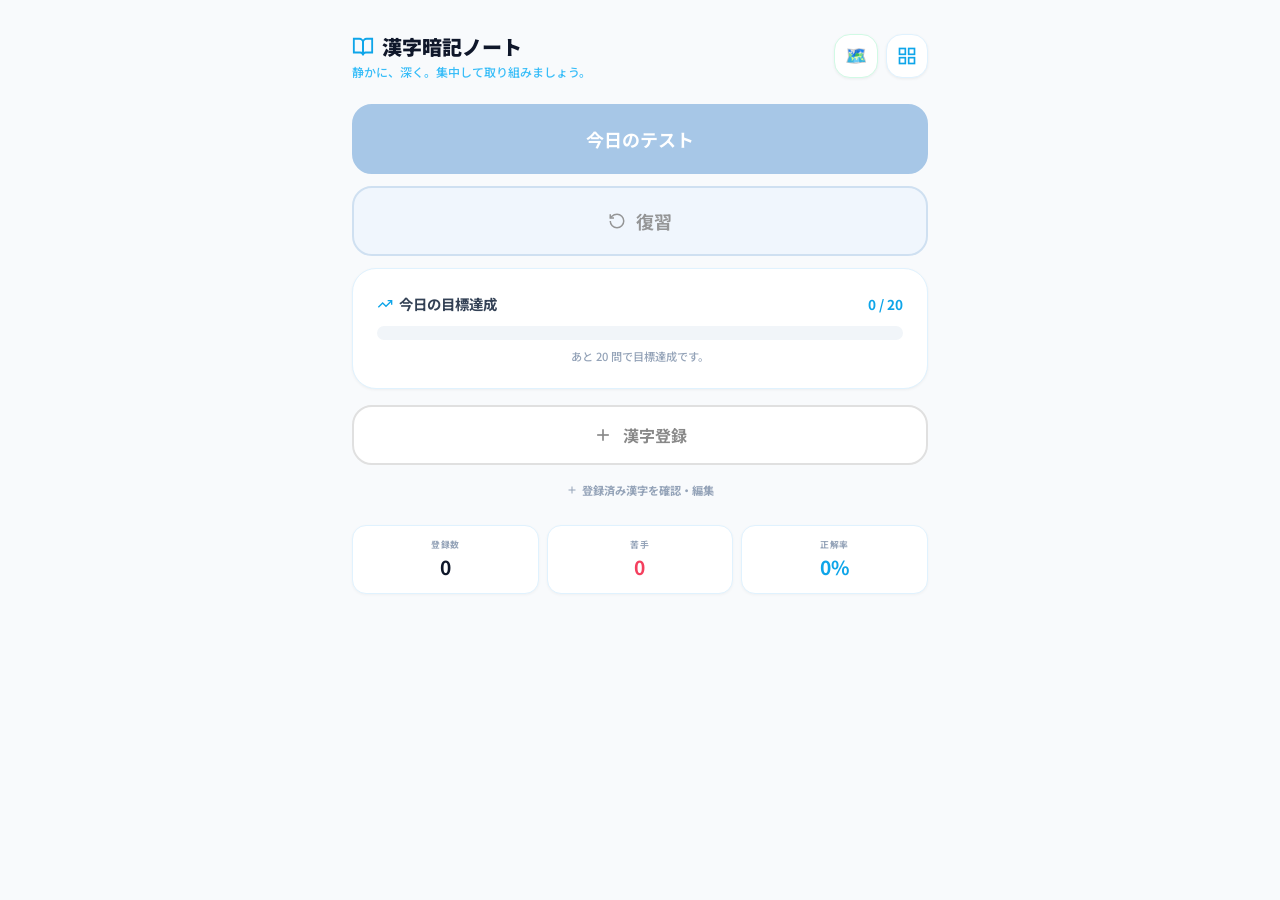
==== kanji-app.html @ 624da167 "Add files via upload" ====
<!DOCTYPE html>
<html lang="ja">
<head>
<meta charset="UTF-8">
<meta name="viewport" content="width=device-width, initial-scale=1.0">
<title>漢字暗記ノート</title>
<link href="https://fonts.googleapis.com/css2?family=Noto+Serif+JP:wght@400;700;900&family=Noto+Sans+JP:wght@400;500;700;900&display=swap" rel="stylesheet">
<style>
  :root {
    --sky: #0ea5e9;
    --sky-light: #e0f2fe;
    --sky-dark: #0284c7;
    --rose: #f43f5e;
    --rose-light: #fff1f2;
    --emerald: #10b981;
    --emerald-light: #ecfdf5;
    --pink: #ec4899;
    --pink-light: #fdf2f8;
    --pink-border: #fbcfe8;
    --slate-900: #0f172a;
    --slate-700: #334155;
    --slate-500: #64748b;
    --slate-400: #94a3b8;
    --slate-100: #f1f5f9;
    --slate-50: #f8fafc;
    --white: #ffffff;
    --bg: #f8fafc;
  }

  * { box-sizing: border-box; margin: 0; padding: 0; }

  body {
    font-family: 'Noto Sans JP', sans-serif;
    background: var(--bg);
    color: var(--slate-900);
    min-height: 100vh;
  }

  .app {
    max-width: 640px;
    margin: 0 auto;
    padding: 12px;
    min-height: 100vh;
    display: flex;
    flex-direction: column;
  }

  @media (min-width: 768px) { .app { padding: 32px; } }

  /* ── Header ── */
  header {
    margin-bottom: 24px;
    display: flex;
    align-items: center;
    justify-content: space-between;
  }
  .header-left h1 {
    font-size: 1.25rem;
    font-weight: 900;
    display: flex;
    align-items: center;
    gap: 8px;
    color: var(--slate-900);
  }
  .header-left h1 svg { color: var(--sky); }
  .header-left p { color: #38bdf8; font-size: 0.75rem; font-weight: 500; margin-top: 2px; }
  .header-btns { display: flex; gap: 8px; }
  .header-btn {
    padding: 10px;
    border-radius: 16px;
    border: none;
    cursor: pointer;
    transition: all 0.2s;
    display: flex;
    align-items: center;
    justify-content: center;
    font-size: 18px;
  }
  .header-btn.map-btn { background: var(--white); color: #059669; border: 1px solid #d1fae5; box-shadow: 0 1px 3px rgba(0,0,0,.06); }
  .header-btn.map-btn.active { background: #10b981; color: #fff; border-color: #10b981; }
  .header-btn.dash-btn { background: var(--white); color: var(--sky); border: 1px solid var(--sky-light); box-shadow: 0 1px 3px rgba(0,0,0,.06); }
  .header-btn.dash-btn.active { background: var(--sky); color: #fff; border-color: var(--sky); }

  /* ── Cards / Sections ── */
  .card {
    background: var(--white);
    border-radius: 24px;
    padding: 24px;
    border: 1px solid var(--sky-light);
    box-shadow: 0 1px 3px rgba(0,0,0,.05);
    margin-bottom: 16px;
  }
  .section-title {
    font-size: 0.7rem;
    font-weight: 700;
    color: var(--slate-400);
    text-transform: uppercase;
    letter-spacing: 0.1em;
    margin-bottom: 12px;
  }

  /* ── Buttons ── */
  .btn {
    width: 100%;
    padding: 20px 24px;
    border-radius: 20px;
    font-weight: 700;
    font-size: 1.125rem;
    border: 2px solid transparent;
    cursor: pointer;
    display: flex;
    align-items: center;
    justify-content: center;
    gap: 10px;
    transition: all 0.2s;
    margin-bottom: 12px;
    font-family: 'Noto Sans JP', sans-serif;
  }
  .btn:disabled { opacity: 0.5; cursor: not-allowed; }
  .btn-primary { background: #A7C7E7; color: #fff; border-color: #A7C7E7; }
  .btn-primary:hover:not(:disabled) { background: #96b6d6; }
  .btn-primary.resume { background: #FFF2A8; color: #333; border-color: #FFF2A8; }
  .btn-primary.resume:hover { background: #ffe875; }
  .btn-secondary { background: #EAF4FF; color: #333; border-color: #A7C7E7; }
  .btn-secondary:hover:not(:disabled) { background: #daedff; }
  .btn-secondary.resume { background: #FFF2A8; color: #333; border-color: #FFF2A8; }
  .btn-secondary.resume:hover { background: #ffe875; }
  .btn-add { background: var(--white); color: #888; border-color: #e0e0e0; font-size: 1rem; padding: 16px; }
  .btn-add:hover { background: var(--slate-50); }
  .btn-sky { background: var(--sky); color: #fff; }
  .btn-sky:hover:not(:disabled) { background: var(--sky-dark); }
  .btn-small {
    padding: 10px 20px;
    border-radius: 14px;
    font-weight: 700;
    border: none;
    cursor: pointer;
    transition: all 0.2s;
    font-family: 'Noto Sans JP', sans-serif;
    font-size: 0.9rem;
  }

  /* ── Progress bar ── */
  .progress-bar-wrap { height: 14px; background: var(--slate-100); border-radius: 99px; overflow: hidden; }
  .progress-bar-fill { height: 100%; background: var(--sky); border-radius: 99px; transition: width 0.6s cubic-bezier(.4,0,.2,1); }
  .progress-bar-fill.pink { background: #f472b6; }

  /* ── Form ── */
  .form-section {
    background: var(--white);
    border-radius: 20px;
    padding: 24px;
    border: 1px solid var(--sky-light);
    box-shadow: 0 4px 12px rgba(0,0,0,.07);
    margin-bottom: 16px;
    overflow: hidden;
    transition: all 0.3s;
  }
  .form-section.hidden { display: none; }
  label { font-size: 0.65rem; font-weight: 700; color: var(--slate-400); text-transform: uppercase; letter-spacing: 0.1em; display: block; margin-bottom: 6px; }
  input[type="text"] {
    width: 100%;
    padding: 14px 16px;
    background: rgba(14,165,233,.04);
    border: 1px solid var(--sky-light);
    border-radius: 16px;
    font-size: 1.25rem;
    font-family: 'Noto Sans JP', sans-serif;
    outline: none;
    transition: all 0.2s;
    color: var(--slate-900);
    margin-bottom: 14px;
  }
  input[type="text"]:focus { border-color: var(--sky); box-shadow: 0 0 0 3px rgba(14,165,233,.15); }
  .form-actions { display: flex; gap: 12px; }
  .form-actions .btn-save {
    flex: 1;
    padding: 12px;
    background: var(--sky);
    color: #fff;
    border: none;
    border-radius: 14px;
    font-weight: 700;
    cursor: pointer;
    display: flex;
    align-items: center;
    justify-content: center;
    gap: 8px;
    font-family: 'Noto Sans JP', sans-serif;
    transition: background 0.2s;
    font-size: 0.9rem;
    box-shadow: 0 4px 12px rgba(14,165,233,.3);
  }
  .form-actions .btn-save:hover { background: var(--sky-dark); }
  .form-actions .btn-cancel {
    padding: 12px 20px;
    background: var(--slate-100);
    color: var(--slate-700);
    border: none;
    border-radius: 14px;
    font-weight: 700;
    cursor: pointer;
    font-family: 'Noto Sans JP', sans-serif;
    transition: background 0.2s;
    font-size: 0.9rem;
  }
  .form-actions .btn-cancel:hover { background: #e2e8f0; }

  /* ── Kanji List ── */
  .list-toggle {
    text-align: center;
    margin-bottom: 8px;
  }
  .list-toggle button {
    background: none;
    border: none;
    cursor: pointer;
    font-size: 0.7rem;
    font-weight: 700;
    color: var(--slate-400);
    display: inline-flex;
    align-items: center;
    gap: 4px;
    transition: color 0.2s;
    font-family: 'Noto Sans JP', sans-serif;
  }
  .list-toggle button:hover { color: var(--sky); }

  .kanji-list { display: flex; flex-direction: column; gap: 10px; margin-top: 10px; }
  .kanji-item {
    background: var(--white);
    padding: 14px 16px;
    border-radius: 16px;
    border: 1px solid var(--sky-light);
    display: flex;
    align-items: center;
    justify-content: space-between;
    box-shadow: 0 1px 3px rgba(0,0,0,.04);
  }
  .kanji-item.incorrect { border-color: #fecdd3; background: #fff8f9; }
  .kanji-item-info { flex: 1; }
  .kanji-item-main { display: flex; align-items: center; gap: 8px; }
  .kanji-char { font-size: 1.5rem; font-weight: 900; color: var(--slate-900); }
  .kanji-reading { font-size: 0.85rem; color: var(--slate-400); font-weight: 500; }
  .kanji-stats { display: flex; gap: 12px; margin-top: 6px; }
  .stat-correct { font-size: 0.625rem; font-weight: 700; color: var(--emerald); display: flex; align-items: center; gap: 3px; }
  .stat-wrong { font-size: 0.625rem; font-weight: 700; color: var(--rose); display: flex; align-items: center; gap: 3px; }
  .kanji-item-actions { display: flex; align-items: center; gap: 4px; }
  .badge-incorrect { background: #fee2e2; color: var(--rose); font-size: 0.6rem; font-weight: 700; padding: 3px 8px; border-radius: 99px; text-transform: uppercase; margin-right: 4px; }
  .icon-btn { background: none; border: none; cursor: pointer; padding: 8px; color: #cbd5e1; transition: color 0.2s; }
  .icon-btn:hover.edit { color: var(--sky); }
  .icon-btn:hover.delete { color: var(--rose); }
  .kanji-empty { text-align: center; padding: 40px; color: var(--slate-400); font-style: italic; }

  /* ── Quick Stats ── */
  .quick-stats { display: grid; grid-template-columns: repeat(3,1fr); gap: 8px; padding-top: 16px; }
  .stat-box {
    background: var(--white);
    padding: 12px;
    border-radius: 14px;
    border: 1px solid var(--sky-light);
    text-align: center;
    box-shadow: 0 1px 3px rgba(0,0,0,.04);
  }
  .stat-box .stat-label { font-size: 0.55rem; font-weight: 700; color: var(--slate-400); text-transform: uppercase; letter-spacing: 0.07em; }
  .stat-box .stat-value { font-size: 1.2rem; font-weight: 700; margin-top: 2px; color: var(--slate-900); }
  .stat-box .stat-value.incorrect { color: var(--rose); }
  .stat-box .stat-value.sky { color: var(--sky); }

  /* ── Test Screen ── */
  .test-header { display: flex; align-items: center; justify-content: space-between; margin-bottom: 24px; }
  .back-btn { background: none; border: none; cursor: pointer; color: var(--slate-500); display: flex; align-items: center; gap: 4px; font-size: 0.9rem; font-family: 'Noto Sans JP', sans-serif; transition: color 0.2s; }
  .back-btn:hover { color: var(--slate-900); }
  .progress-group { display: flex; align-items: center; gap: 12px; }
  .progress-mini { width: 128px; height: 8px; background: var(--sky-light); border-radius: 99px; overflow: hidden; }
  .progress-mini-fill { height: 100%; background: var(--sky); border-radius: 99px; transition: width 0.4s; }
  .progress-label { font-size: 0.7rem; font-weight: 700; color: var(--slate-400); }

  .test-card {
    background: var(--white);
    border-radius: 28px;
    border: 1px solid var(--sky-light);
    box-shadow: 0 20px 40px rgba(14,165,233,.12);
    display: flex;
    flex-direction: column;
    align-items: center;
    justify-content: center;
    padding: 40px 24px;
    text-align: center;
    min-height: 300px;
    position: relative;
    overflow: hidden;
    margin-bottom: 0;
  }
  .test-card::before {
    content: '';
    position: absolute;
    inset: 0;
    background-image: linear-gradient(#0ea5e9 1px, transparent 1px);
    background-size: 100% 40px;
    opacity: 0.05;
    pointer-events: none;
  }
  .test-hint { font-size: 0.65rem; font-weight: 700; color: #38bdf8; text-transform: uppercase; letter-spacing: 0.12em; margin-bottom: 20px; }
  .test-reading { font-size: 2rem; font-weight: 700; color: #0284c7; line-height: 1.5; margin-bottom: 32px; }
  .test-reading .underline-part { text-decoration: underline; text-decoration-color: #7dd3fc; text-underline-offset: 10px; text-decoration-thickness: 3px; }
  @media (min-width: 768px) { .test-reading { font-size: 3.5rem; } }
  .btn-show-answer {
    padding: 16px 48px;
    background: var(--sky);
    color: #fff;
    border: none;
    border-radius: 99px;
    font-size: 1.1rem;
    font-weight: 700;
    cursor: pointer;
    box-shadow: 0 8px 24px rgba(14,165,233,.35);
    transition: all 0.2s;
    font-family: 'Noto Sans JP', sans-serif;
  }
  .btn-show-answer:hover { background: var(--sky-dark); transform: translateY(-1px); }

  .answer-section { width: 100%; }
  .answer-kanji { font-size: 4.5rem; font-weight: 900; color: var(--slate-900); line-height: 1.1; margin-bottom: 12px; font-family: 'Noto Serif JP', serif; }
  @media (min-width: 768px) { .answer-kanji { font-size: 6rem; } }
  .answer-reading { font-size: 1.1rem; color: var(--slate-500); font-weight: 500; margin-bottom: 24px; }
  .answer-reading .underline-part { text-decoration: underline; text-decoration-color: #7dd3fc; text-underline-offset: 8px; text-decoration-thickness: 3px; }
  .answer-btns { display: flex; gap: 12px; }
  .btn-wrong, .btn-correct {
    flex: 1;
    padding: 16px;
    border-radius: 20px;
    font-weight: 700;
    border: 2px solid;
    cursor: pointer;
    display: flex;
    flex-direction: column;
    align-items: center;
    gap: 4px;
    font-family: 'Noto Sans JP', sans-serif;
    transition: all 0.2s;
    font-size: 0.85rem;
    box-shadow: 0 2px 8px rgba(0,0,0,.06);
  }
  .btn-wrong { background: #fff1f2; color: var(--rose); border-color: #fecdd3; }
  .btn-wrong:hover { background: #ffe4e6; }
  .btn-correct { background: var(--emerald-light); color: var(--emerald); border-color: #a7f3d0; }
  .btn-correct:hover { background: #d1fae5; }
  .btn-wrong svg, .btn-correct svg { width: 28px; height: 28px; }

  /* ── Result Screen ── */
  .result-screen { text-align: center; padding: 48px 0; }
  .result-emoji { font-size: 4.5rem; animation: bounce 1s infinite; margin-bottom: 16px; }
  @keyframes bounce { 0%,100%{transform:translateY(0)} 50%{transform:translateY(-12px)} }
  .result-title { font-size: 2.2rem; font-weight: 900; color: var(--slate-900); margin-bottom: 8px; }
  .result-sub { color: var(--slate-500); font-size: 1rem; margin-bottom: 32px; }
  .result-card { background: var(--white); padding: 28px; border-radius: 28px; box-shadow: 0 8px 24px rgba(14,165,233,.1); border: 1px solid var(--sky-light); max-width: 360px; margin: 0 auto 32px; }
  .result-mistakes { display: flex; flex-wrap: wrap; justify-content: center; gap: 10px; margin-top: 12px; }
  .mistake-badge { background: #fff1f2; color: var(--rose); padding: 8px 16px; border-radius: 14px; font-weight: 700; font-size: 1.3rem; border: 1px solid #fecdd3; }
  .perfect-msg { padding: 16px 0; }
  .perfect-msg .big { font-size: 1.3rem; font-weight: 700; color: var(--emerald); display: block; margin-bottom: 6px; }
  .perfect-msg .small { font-size: 0.85rem; color: var(--slate-400); }
  .btn-back-result {
    padding: 20px 64px;
    background: var(--sky);
    color: #fff;
    border: none;
    border-radius: 28px;
    font-size: 1.1rem;
    font-weight: 700;
    cursor: pointer;
    box-shadow: 0 8px 24px rgba(14,165,233,.3);
    transition: all 0.2s;
    font-family: 'Noto Sans JP', sans-serif;
  }
  .btn-back-result:hover { background: var(--sky-dark); }

  /* ── Dashboard ── */
  .dashboard-grid { display: grid; grid-template-columns: 1fr 1fr; gap: 16px; margin-bottom: 16px; }
  .dash-card { background: var(--white); padding: 20px; border-radius: 24px; border: 1px solid var(--sky-light); box-shadow: 0 1px 4px rgba(0,0,0,.05); }
  .dash-card-title { font-size: 0.65rem; font-weight: 700; color: var(--slate-400); text-transform: uppercase; letter-spacing: 0.1em; text-align: center; margin-bottom: 12px; }
  .pie-container { position: relative; width: 120px; height: 120px; margin: 0 auto; }
  .pie-label { position: absolute; inset: 0; display: flex; align-items: center; justify-content: center; font-size: 1.5rem; font-weight: 700; color: var(--slate-900); }
  .mastery-list { display: flex; flex-direction: column; gap: 10px; }
  .mastery-item { display: flex; align-items: center; justify-content: space-between; font-size: 0.85rem; }
  .mastery-dot { width: 8px; height: 8px; border-radius: 50%; margin-right: 8px; display: inline-block; }
  .mastery-name { color: var(--slate-500); display: flex; align-items: center; }
  .mastery-val { font-weight: 700; color: var(--slate-900); }
  .top-mistakes-card { background: var(--white); padding: 24px; border-radius: 24px; border: 1px solid var(--sky-light); margin-bottom: 16px; box-shadow: 0 1px 4px rgba(0,0,0,.05); }
  .top-mistake-row { display: flex; align-items: center; gap: 14px; margin-bottom: 14px; }
  .rank-badge { width: 24px; height: 24px; border-radius: 8px; display: flex; align-items: center; justify-content: center; font-size: 0.7rem; font-weight: 700; flex-shrink: 0; }
  .rank-1 { background: var(--rose); color: #fff; }
  .rank-2 { background: #fb923c; color: #fff; }
  .rank-3 { background: #fbbf24; color: #fff; }
  .rank-other { background: var(--slate-100); color: var(--slate-400); }
  .mistake-kanji { font-size: 1.5rem; font-weight: 700; flex: 1; }
  .mistake-bar-wrap { display: flex; align-items: center; gap: 6px; }
  .mistake-bar-bg { width: 96px; height: 8px; background: #fee2e2; border-radius: 99px; overflow: hidden; }
  .mistake-bar-fill { height: 100%; background: var(--rose); border-radius: 99px; transition: width 0.6s; }
  .mistake-count { font-size: 0.85rem; font-weight: 700; color: var(--rose); width: 24px; text-align: right; }
  .review-card { background: #fff1f2; padding: 24px; border-radius: 24px; border: 1px solid #fecdd3; margin-bottom: 16px; }
  .review-title { font-size: 0.65rem; font-weight: 700; color: var(--rose); text-transform: uppercase; letter-spacing: 0.1em; display: flex; align-items: center; gap: 6px; margin-bottom: 14px; }
  .review-items { display: flex; flex-wrap: wrap; gap: 8px; }
  .review-item { background: #fff; padding: 8px 12px; border-radius: 12px; border: 1px solid #fecdd3; display: flex; align-items: center; gap: 6px; box-shadow: 0 1px 3px rgba(0,0,0,.04); }
  .review-item .rkanji { font-weight: 700; color: var(--slate-900); }
  .review-item .rbadge { font-size: 0.6rem; background: #fee2e2; color: var(--rose); padding: 2px 6px; border-radius: 6px; font-weight: 700; }

  /* ── Map Screen ── */
  .map-header { display: flex; align-items: center; justify-content: space-between; margin-bottom: 24px; }
  .map-title-info { text-align: right; }
  .map-title-label { font-size: 0.65rem; font-weight: 700; color: var(--slate-400); text-transform: uppercase; }
  .map-title-count { font-size: 1.1rem; font-weight: 700; color: #be185d; }
  .map-container {
    position: relative;
    width: 100%;
    height: 450px;
    background: rgba(253,242,248,.3);
    border-radius: 40px;
    border: 1px solid var(--pink-border);
    overflow: hidden;
    touch-action: none;
    user-select: none;
    margin-bottom: 16px;
  }
  .map-dot-bg {
    position: absolute;
    inset: 0;
    opacity: 0.05;
    pointer-events: none;
    background-image: radial-gradient(#ec4899 1px, transparent 1px);
    background-size: 30px 30px;
  }
  .petal {
    position: absolute;
    pointer-events: none;
    user-select: none;
    font-size: 16px;
    z-index: 1;
    animation: fallPetal linear infinite;
    opacity: 0;
  }
  @keyframes fallPetal {
    0% { transform: translateY(-20px) rotate(0deg); opacity: 0; }
    10% { opacity: 0.6; }
    80% { opacity: 0.5; }
    100% { transform: translateY(480px) rotate(720deg) translateX(60px); opacity: 0; }
  }
  .map-zoom-btns { position: absolute; top: 16px; right: 16px; z-index: 20; display: flex; flex-direction: column; gap: 8px; }
  .zoom-btn {
    width: 40px; height: 40px;
    background: rgba(255,255,255,.85);
    border: 1px solid var(--pink-border);
    border-radius: 12px;
    box-shadow: 0 2px 6px rgba(0,0,0,.08);
    cursor: pointer;
    display: flex; align-items: center; justify-content: center;
    font-size: 1.3rem;
    font-weight: 700;
    color: #be185d;
    transition: all 0.2s;
  }
  .zoom-btn:hover { background: #fff; }
  .zoom-btn.reset { font-size: 0.55rem; color: #f9a8d4; }
  .map-legend {
    position: absolute;
    bottom: 16px; right: 16px;
    background: rgba(255,255,255,.95);
    border: 1px solid var(--pink-border);
    border-radius: 16px;
    padding: 10px 12px;
    z-index: 10;
    font-size: 0.625rem;
  }
  .legend-item { display: flex; align-items: center; gap: 8px; margin-bottom: 4px; }
  .legend-item:last-child { margin-bottom: 0; }
  .legend-dot { width: 12px; height: 12px; border-radius: 3px; }

  /* prefecture grid */
  .map-drag-area {
    position: absolute;
    cursor: grab;
    z-index: 10;
    transform-origin: center;
  }
  .map-drag-area:active { cursor: grabbing; }
  .pref-btn {
    position: absolute;
    border-radius: 12px;
    display: flex;
    align-items: center;
    justify-content: center;
    font-weight: 700;
    font-size: 0.625rem;
    width: 40px; height: 40px;
    cursor: pointer;
    border: 1px solid;
    transition: transform 0.15s, box-shadow 0.15s;
    font-family: 'Noto Sans JP', sans-serif;
    text-align: center;
    line-height: 1.2;
    flex-direction: column;
  }
  .pref-btn.unlocked { background: #F7D6E0; color: #333; border-color: #f9a8d4; box-shadow: 0 2px 6px rgba(249,168,212,.4); }
  .pref-btn.unlocked:hover { transform: scale(1.15); box-shadow: 0 4px 12px rgba(249,168,212,.6); }
  .pref-btn.locked { background: #DDEED8; color: rgba(51,51,51,.35); border-color: #e2e8f0; opacity: 0.6; cursor: default; }
  .pref-btn.hokkaido { width: 84px; height: 84px; font-size: 1rem; border-radius: 20px; }
  .map-label { position: absolute; top: 24px; left: 24px; z-index: 10; pointer-events: none; }
  .map-label h3 { font-size: 1.1rem; font-weight: 700; color: #333; display: flex; align-items: center; gap: 6px; }
  .map-label p { font-size: 0.65rem; color: var(--slate-400); margin-top: 2px; }

  /* Pref info overlay */
  .pref-overlay {
    position: absolute;
    bottom: 24px; left: 24px; right: 24px;
    background: rgba(255,255,255,.92);
    backdrop-filter: blur(12px);
    color: #333;
    padding: 20px;
    border-radius: 28px;
    box-shadow: 0 8px 32px rgba(0,0,0,.12);
    z-index: 30;
    border: 1px solid var(--pink-border);
    transition: all 0.3s;
  }
  .pref-overlay.hidden { display: none; }
  .pref-overlay-head { display: flex; justify-content: space-between; align-items: flex-start; margin-bottom: 12px; }
  .pref-name { font-size: 1.8rem; font-weight: 900; font-family: 'Noto Serif JP', serif; }
  .pref-name-kana { font-size: 0.7rem; font-weight: 700; color: #be185d; opacity: 0.7; }
  .pref-capital { font-size: 1.2rem; font-weight: 700; }
  .pref-capital-kana { font-size: 0.65rem; color: #be185d; opacity: 0.7; }
  .pref-overlay-label { font-size: 0.6rem; font-weight: 700; color: #be185d; text-transform: uppercase; letter-spacing: 0.1em; opacity: 0.7; }
  .pref-specialty-box { background: rgba(253,242,248,.6); border: 1px solid var(--pink-border); border-radius: 14px; padding: 12px; margin-top: 10px; }
  .pref-specialty-name { font-size: 1.1rem; font-weight: 700; color: var(--slate-900); }
  .pref-close-btn {
    position: absolute; top: -12px; right: -12px;
    background: #fff; color: #be185d;
    border: 1px solid var(--pink-border);
    border-radius: 10px;
    width: 32px; height: 32px;
    cursor: pointer;
    display: flex; align-items: center; justify-content: center;
    box-shadow: 0 4px 12px rgba(236,72,153,.2);
    font-size: 1rem;
    transition: all 0.2s;
  }
  .pref-close-btn:hover { transform: scale(1.1); }

  /* Next unlock progress */
  .next-unlock-card { background: var(--pink-light); padding: 20px; border-radius: 24px; border: 1px solid var(--pink-border); margin-bottom: 16px; }
  .next-unlock-title { font-size: 0.8rem; font-weight: 700; color: #be185d; display: flex; align-items: center; gap: 6px; margin-bottom: 8px; }
  .next-unlock-bar-wrap { height: 12px; background: #fff; border-radius: 99px; overflow: hidden; border: 1px solid var(--pink-border); }
  .next-unlock-bar { height: 100%; background: #f472b6; border-radius: 99px; transition: width 0.6s; }
  .next-unlock-msg { font-size: 0.65rem; color: #be185d; margin-top: 6px; text-align: center; font-weight: 700; }

  /* ── Modal ── */
  .modal-overlay {
    position: fixed; inset: 0; z-index: 50;
    display: flex; align-items: center; justify-content: center;
    padding: 16px;
    background: rgba(15,23,42,.4);
    backdrop-filter: blur(4px);
    transition: opacity 0.2s;
  }
  .modal-overlay.hidden { display: none; }
  .modal-box {
    background: #fff;
    border-radius: 28px;
    padding: 24px;
    width: 100%; max-width: 380px;
    box-shadow: 0 20px 60px rgba(0,0,0,.15);
    position: relative;
    animation: modalIn 0.2s ease;
  }
  @keyframes modalIn { from { opacity:0; transform:scale(.92) translateY(16px); } to { opacity:1; transform:scale(1) translateY(0); } }
  .modal-icon { display: inline-flex; padding: 8px; border-radius: 12px; margin-bottom: 0; }
  .modal-icon.danger { background: #fee2e2; color: var(--rose); }
  .modal-icon.info { background: var(--sky-light); color: var(--sky); }
  .modal-head { display: flex; align-items: center; gap: 10px; margin-bottom: 12px; }
  .modal-title { font-size: 1.2rem; font-weight: 700; color: var(--slate-900); }
  .modal-msg { color: var(--slate-700); line-height: 1.6; margin-bottom: 20px; font-size: 0.9rem; }
  .modal-btns { display: flex; gap: 10px; }
  .modal-cancel { flex: 1; padding: 12px; border-radius: 12px; border: none; background: none; color: var(--slate-500); font-weight: 700; cursor: pointer; font-family: 'Noto Sans JP', sans-serif; transition: background 0.2s; font-size: 0.9rem; }
  .modal-cancel:hover { background: var(--slate-100); }
  .modal-confirm { flex: 1; padding: 12px; border-radius: 12px; border: none; font-weight: 700; cursor: pointer; color: #fff; font-family: 'Noto Sans JP', sans-serif; transition: background 0.2s; font-size: 0.9rem; }
  .modal-confirm.danger { background: var(--rose); box-shadow: 0 4px 12px rgba(244,63,94,.3); }
  .modal-confirm.danger:hover { background: #e11d48; }
  .modal-confirm.info { background: var(--sky); box-shadow: 0 4px 12px rgba(14,165,233,.3); }
  .modal-confirm.info:hover { background: var(--sky-dark); }

  /* ── Unlock Celebration Modal ── */
  .unlock-modal-overlay {
    position: fixed; inset: 0; z-index: 100;
    display: flex; align-items: center; justify-content: center;
    padding: 16px;
    background: rgba(15,23,42,.4);
    backdrop-filter: blur(4px);
  }
  .unlock-modal-overlay.hidden { display: none; }
  .unlock-modal-box {
    background: #fff;
    border-radius: 40px;
    width: 100%; max-width: 380px;
    overflow: hidden;
    box-shadow: 0 20px 60px rgba(0,0,0,.18);
    position: relative;
    animation: modalIn 0.3s ease;
  }
  .unlock-modal-deco { position: absolute; top: 0; left: 0; right: 0; height: 120px; background: linear-gradient(135deg, #f9a8d4, #f43f5e); opacity: 0.2; }
  .unlock-modal-content { padding: 32px 28px; text-align: center; position: relative; }
  .unlock-modal-icon { display: inline-flex; align-items: center; justify-content: center; width: 80px; height: 80px; background: #fce7f3; border-radius: 50%; color: #ec4899; font-size: 2.5rem; margin-bottom: 16px; }
  .unlock-modal-subtitle { font-size: 0.7rem; font-weight: 700; color: #ec4899; text-transform: uppercase; letter-spacing: 0.15em; margin-bottom: 10px; }
  .unlock-pref-name { font-size: 2.5rem; font-weight: 900; color: var(--slate-900); font-family: 'Noto Serif JP', serif; display: block; }
  .unlock-pref-kana { font-size: 0.85rem; opacity: 0.6; color: #ec4899; font-weight: 700; }
  .unlock-capital-label { font-size: 0.65rem; font-weight: 700; color: #ec4899; opacity: 0.6; text-transform: uppercase; margin-top: 10px; display: block; }
  .unlock-capital { font-size: 1.3rem; font-weight: 700; color: var(--slate-900); display: block; }
  .unlock-capital-kana { font-size: 0.7rem; color: var(--slate-500); }
  .unlock-specialty-box { background: rgba(253,242,248,.6); border: 1px solid var(--pink-border); border-radius: 16px; padding: 14px; margin: 16px 0; }
  .unlock-specialty-label { font-size: 0.6rem; font-weight: 700; color: #ec4899; opacity: 0.7; text-transform: uppercase; margin-bottom: 4px; display: block; }
  .unlock-specialty { font-size: 1.2rem; font-weight: 700; color: var(--slate-900); }
  .btn-see-map {
    width: 100%;
    padding: 18px;
    background: #ec4899;
    color: #fff;
    border: none;
    border-radius: 24px;
    font-size: 1rem;
    font-weight: 700;
    cursor: pointer;
    box-shadow: 0 6px 20px rgba(236,72,153,.35);
    transition: all 0.2s;
    font-family: 'Noto Sans JP', sans-serif;
    margin-top: 4px;
  }
  .btn-see-map:hover { background: #db2777; }
  .unlock-sakura1 { position: absolute; top: -16px; left: -16px; font-size: 2rem; opacity: 0.4; transform: rotate(12deg); }
  .unlock-sakura2 { position: absolute; top: 32px; right: -16px; font-size: 1.5rem; opacity: 0.4; transform: rotate(-12deg); }
  .unlock-sakura3 { position: absolute; bottom: 40px; left: -24px; font-size: 1.5rem; opacity: 0.4; transform: rotate(45deg); }

  /* ── Screen transitions ── */
  .screen { animation: fadeIn 0.25s ease; }
  @keyframes fadeIn { from { opacity:0; transform:translateY(12px); } to { opacity:1; transform:translateY(0); } }
  .hidden { display: none !important; }

  /* ── SVG icons ── */
  svg { display: inline-block; vertical-align: middle; }
</style>
</head>
<body>
<div class="app">
  <!-- Header -->
  <header>
    <div class="header-left">
      <h1>
        <svg width="22" height="22" fill="none" stroke="currentColor" stroke-width="2" viewBox="0 0 24 24"><path d="M2 3h6a4 4 0 0 1 4 4v14a3 3 0 0 0-3-3H2z"/><path d="M22 3h-6a4 4 0 0 0-4 4v14a3 3 0 0 1 3-3h7z"/></svg>
        漢字暗記ノート
      </h1>
      <p>静かに、深く。集中して取り組みましょう。</p>
    </div>
    <div class="header-btns">
      <button class="header-btn map-btn" id="btnMapToggle" onclick="toggleMap()" title="地図">🗺️</button>
      <button class="header-btn dash-btn" id="btnDashToggle" onclick="toggleDash()" title="ダッシュボード">
        <svg width="20" height="20" fill="none" stroke="currentColor" stroke-width="2" viewBox="0 0 24 24"><rect x="3" y="3" width="7" height="7"/><rect x="14" y="3" width="7" height="7"/><rect x="14" y="14" width="7" height="7"/><rect x="3" y="14" width="7" height="7"/></svg>
      </button>
    </div>
  </header>

  <!-- ===== LIST SCREEN ===== -->
  <div id="screenList" class="screen">
    <button class="btn btn-primary" id="btnStartTest" onclick="startTest(false)">今日のテスト</button>
    <button class="btn btn-secondary" id="btnStartReview" onclick="startTest(true)" disabled>
      <svg width="18" height="18" fill="none" stroke="currentColor" stroke-width="2" viewBox="0 0 24 24"><path d="M3 12a9 9 0 1 0 9-9 9.75 9.75 0 0 0-6.74 2.74L3 8"/><path d="M3 3v5h5"/></svg>
      復習
    </button>

    <!-- Daily Progress -->
    <div class="card">
      <div style="display:flex;align-items:center;justify-content:space-between;margin-bottom:12px;">
        <h2 style="font-size:.9rem;font-weight:700;color:var(--slate-700);display:flex;align-items:center;gap:6px;">
          <svg width="16" height="16" fill="none" stroke="var(--sky)" stroke-width="2" viewBox="0 0 24 24"><polyline points="22 7 13.5 15.5 8.5 10.5 2 17"/><polyline points="16 7 22 7 22 13"/></svg>
          今日の目標達成
        </h2>
        <span style="font-size:.85rem;font-weight:700;color:var(--sky);" id="dailyLabel">0 / 20</span>
      </div>
      <div class="progress-bar-wrap"><div class="progress-bar-fill" id="dailyBar" style="width:0%"></div></div>
      <p style="font-size:.7rem;color:var(--slate-400);text-align:center;margin-top:8px;font-weight:500;" id="dailyMsg">あと 20 問で目標達成です。</p>
    </div>

    <!-- Add form toggle -->
    <button class="btn btn-add" id="btnAddToggle" onclick="toggleAddForm()">
      <svg width="20" height="20" fill="none" stroke="currentColor" stroke-width="2" viewBox="0 0 24 24"><line x1="12" y1="5" x2="12" y2="19"/><line x1="5" y1="12" x2="19" y2="12"/></svg>
      漢字登録
    </button>

    <!-- Add/Edit Form -->
    <div class="form-section hidden" id="addFormSection">
      <h2 style="font-size:1.1rem;font-weight:700;margin-bottom:18px;display:flex;align-items:center;gap:8px;color:var(--slate-900);" id="formTitle">
        <svg width="20" height="20" fill="none" stroke="var(--sky)" stroke-width="2" viewBox="0 0 24 24"><line x1="12" y1="5" x2="12" y2="19"/><line x1="5" y1="12" x2="19" y2="12"/></svg>
        漢字登録
      </h2>
      <label>例題（問題文）</label>
      <input type="text" id="inputSentence" placeholder="例: びょうきがなおる">
      <label>漢字にしたい部分</label>
      <input type="text" id="inputTarget" placeholder="例: びょうき">
      <label>解答（漢字）</label>
      <input type="text" id="inputKanji" placeholder="例: 病気" style="font-size:1.5rem;font-weight:700;">
      <div class="form-actions">
        <button class="btn-save" id="btnFormSubmit" onclick="submitForm()">
          <svg width="16" height="16" fill="none" stroke="currentColor" stroke-width="2" viewBox="0 0 24 24"><path d="M19 21H5a2 2 0 0 1-2-2V5a2 2 0 0 1 2-2h11l5 5v11a2 2 0 0 1-2 2z"/><polyline points="17 21 17 13 7 13 7 21"/><polyline points="7 3 7 8 15 8"/></svg>
          保存する
        </button>
        <button class="btn-cancel hidden" id="btnCancelEdit" onclick="cancelEdit()">キャンセル</button>
      </div>
    </div>

    <!-- List toggle -->
    <div class="list-toggle">
      <button onclick="toggleList()" id="btnListToggle">
        <svg width="12" height="12" fill="none" stroke="currentColor" stroke-width="2" viewBox="0 0 24 24"><line x1="12" y1="5" x2="12" y2="19"/><line x1="5" y1="12" x2="19" y2="12"/></svg>
        登録済み漢字を確認・編集
      </button>
    </div>

    <!-- Kanji list -->
    <div id="kanjiListWrap" class="hidden">
      <div style="display:flex;align-items:center;justify-content:space-between;padding:0 8px;margin-bottom:8px;">
        <h2 style="font-weight:700;color:var(--slate-700);font-size:.95rem;" id="listHeader">登録済み (0)</h2>
        <button onclick="resetStats()" id="btnResetStats" class="hidden" style="font-size:.75rem;color:var(--slate-400);background:none;border:none;cursor:pointer;">統計をリセット</button>
      </div>
      <div class="kanji-list" id="kanjiList"></div>
    </div>

    <!-- Quick stats -->
    <div class="quick-stats">
      <div class="stat-box"><div class="stat-label">登録数</div><div class="stat-value" id="statTotal">0</div></div>
      <div class="stat-box"><div class="stat-label">苦手</div><div class="stat-value incorrect" id="statIncorrect">0</div></div>
      <div class="stat-box"><div class="stat-label">正解率</div><div class="stat-value sky" id="statAccuracy">0%</div></div>
    </div>
  </div>

  <!-- ===== DASHBOARD SCREEN ===== -->
  <div id="screenDash" class="screen hidden">
    <div class="dashboard-grid">
      <div class="dash-card" style="display:flex;flex-direction:column;align-items:center;">
        <div class="dash-card-title">総合正解率</div>
        <div class="pie-container">
          <canvas id="pieChart" width="120" height="120"></canvas>
          <div class="pie-label" id="pieLabel">0%</div>
        </div>
      </div>
      <div class="dash-card">
        <div class="dash-card-title">習得状況</div>
        <div class="mastery-list" id="masteryList"></div>
      </div>
    </div>

    <div class="top-mistakes-card">
      <div style="display:flex;align-items:center;justify-content:space-between;margin-bottom:20px;">
        <div style="font-size:.65rem;font-weight:700;color:var(--slate-400);text-transform:uppercase;letter-spacing:.1em;display:flex;align-items:center;gap:6px;">
          <svg width="16" height="16" fill="none" stroke="var(--sky)" stroke-width="2" viewBox="0 0 24 24"><polyline points="22 7 13.5 15.5 8.5 10.5 2 17"/><polyline points="16 7 22 7 22 13"/></svg>
          間違いの多い漢字 TOP 5
        </div>
        <span style="font-size:.625rem;color:#e2e8f0;font-weight:700;">ミス回数</span>
      </div>
      <div id="topMistakesList"></div>
    </div>

    <div class="review-card">
      <div class="review-title">
        <svg width="16" height="16" fill="none" stroke="currentColor" stroke-width="2" viewBox="0 0 24 24"><circle cx="12" cy="12" r="10"/><line x1="12" y1="8" x2="12" y2="12"/><line x1="12" y1="16" x2="12.01" y2="16"/></svg>
        要復習リスト
      </div>
      <div class="review-items" id="reviewList"></div>
    </div>

    <button class="btn btn-sky" onclick="startTest(false)" id="btnDashTest" disabled>
      <svg width="22" height="22" fill="currentColor" viewBox="0 0 24 24"><polygon points="5 3 19 12 5 21 5 3"/></svg>
      今日のテストを始める
    </button>
  </div>

  <!-- ===== MAP SCREEN ===== -->
  <div id="screenMap" class="screen hidden">
    <div class="map-header">
      <button class="back-btn" onclick="setMode('list')">
        <svg width="20" height="20" fill="none" stroke="currentColor" stroke-width="2" viewBox="0 0 24 24"><polyline points="15 18 9 12 15 6"/></svg>
        一覧に戻る
      </button>
      <div class="map-title-info">
        <div class="map-title-label">日本地図の開拓</div>
        <div class="map-title-count" id="mapUnlockCount">0 / 47 都道府県</div>
      </div>
    </div>

    <div class="map-container" id="mapContainer">
      <div class="map-dot-bg"></div>

      <!-- Sakura petals (created by JS) -->
      <div id="petalContainer"></div>

      <!-- Map label -->
      <div class="map-label">
        <h3>
          <svg width="18" height="18" fill="none" stroke="#be185d" stroke-width="2" viewBox="0 0 24 24"><path d="M21 10c0 7-9 13-9 13s-9-6-9-13a9 9 0 0 1 18 0z"/><circle cx="12" cy="10" r="3"/></svg>
          日本地図
        </h3>
        <p>ドラッグで移動、ボタンで拡大！</p>
      </div>

      <!-- Zoom controls -->
      <div class="map-zoom-btns">
        <button class="zoom-btn" onclick="mapZoom(0.1)">+</button>
        <button class="zoom-btn" onclick="mapZoom(-0.1)">-</button>
        <button class="zoom-btn reset" onclick="mapResetZoom()">Reset</button>
      </div>

      <!-- Draggable map grid -->
      <div id="mapDragArea" class="map-drag-area"></div>

      <!-- Legend -->
      <div class="map-legend">
        <div class="legend-item">
          <div class="legend-dot" style="background:#F7D6E0;border:1px solid #f9a8d4;"></div>
          <span style="font-weight:700;color:#333;">解放済み</span>
        </div>
        <div class="legend-item">
          <div class="legend-dot" style="background:#DDEED8;border:1px solid #e2e8f0;opacity:.6;"></div>
          <span style="font-weight:700;color:var(--slate-400);font-size:.55rem;">未解放</span>
        </div>
      </div>

      <!-- Pref info overlay -->
      <div class="pref-overlay hidden" id="prefOverlay">
        <div class="pref-overlay-head">
          <div>
            <div class="pref-overlay-label">都道府県</div>
            <div class="pref-name" id="overlayName"></div>
            <div class="pref-name-kana" id="overlayNameKana"></div>
          </div>
          <div style="text-align:right;">
            <div class="pref-overlay-label">県庁所在地</div>
            <div class="pref-capital" id="overlayCapital"></div>
            <div class="pref-capital-kana" id="overlayCapitalKana"></div>
          </div>
        </div>
        <div class="pref-specialty-box">
          <div class="pref-overlay-label" style="margin-bottom:4px;">とくさんぶつ</div>
          <div class="pref-specialty-name" id="overlaySpecialty"></div>
        </div>
        <button class="pref-close-btn" onclick="closePrefOverlay()">✕</button>
      </div>
    </div>

    <!-- Next unlock progress -->
    <div class="next-unlock-card">
      <div class="next-unlock-title">
        <svg width="16" height="16" fill="none" stroke="currentColor" stroke-width="2" viewBox="0 0 24 24"><polyline points="22 7 13.5 15.5 8.5 10.5 2 17"/><polyline points="16 7 22 7 22 13"/></svg>
        次の解放まで
      </div>
      <div class="next-unlock-bar-wrap"><div class="next-unlock-bar" id="nextUnlockBar" style="width:0%"></div></div>
      <p class="next-unlock-msg" id="nextUnlockMsg"></p>
    </div>
  </div>

  <!-- ===== TEST SCREEN ===== -->
  <div id="screenTest" class="screen hidden">
    <div class="test-header">
      <button class="back-btn" onclick="setMode('list')">
        <svg width="20" height="20" fill="none" stroke="currentColor" stroke-width="2" viewBox="0 0 24 24"><polyline points="15 18 9 12 15 6"/></svg>
        一覧に戻る
      </button>
      <div class="progress-group">
        <div class="progress-mini"><div class="progress-mini-fill" id="testProgressBar" style="width:0%"></div></div>
        <span class="progress-label" id="testProgressLabel">1 / 1</span>
      </div>
    </div>

    <div class="test-card" id="testCard">
      <!-- Question side -->
      <div id="testQuestion">
        <div class="test-hint">ノートに書いてください</div>
        <div class="test-reading" id="testReadingDisplay"></div>
        <button class="btn-show-answer" onclick="showAnswer()">答えを表示</button>
      </div>
      <!-- Answer side -->
      <div id="testAnswer" class="answer-section hidden">
        <div class="test-hint">正解</div>
        <div class="answer-kanji" id="answerKanji"></div>
        <div class="answer-reading" id="answerReading"></div>
        <div class="answer-btns">
          <button class="btn-wrong" onclick="handleAnswer(false)">
            <svg fill="none" stroke="currentColor" stroke-width="2.5" viewBox="0 0 24 24"><line x1="18" y1="6" x2="6" y2="18"/><line x1="6" y1="6" x2="18" y2="18"/></svg>
            <span>間違えた</span>
          </button>
          <button class="btn-correct" onclick="handleAnswer(true)">
            <svg fill="none" stroke="currentColor" stroke-width="2.5" viewBox="0 0 24 24"><polyline points="20 6 9 17 4 12"/></svg>
            <span>正解！</span>
          </button>
        </div>
      </div>
    </div>
  </div>

  <!-- ===== RESULT SCREEN ===== -->
  <div id="screenResult" class="screen hidden">
    <div class="result-screen">
      <div class="result-emoji">🌊</div>
      <h2 class="result-title">素晴らしい挑戦！</h2>
      <p class="result-sub">一歩ずつ、着実に。あなたの努力は裏切りません。</p>
      <div class="result-card">
        <div class="section-title">今回の苦手漢字</div>
        <div class="result-mistakes" id="resultMistakes"></div>
      </div>
      <button class="btn-back-result" onclick="setMode('list')">一覧に戻る</button>
    </div>
  </div>
</div>

<!-- Confirm Modal -->
<div class="modal-overlay hidden" id="confirmModal">
  <div class="modal-box">
    <div class="modal-head">
      <div class="modal-icon" id="modalIcon">
        <svg width="24" height="24" fill="none" stroke="currentColor" stroke-width="2" viewBox="0 0 24 24"><path d="M10.29 3.86L1.82 18a2 2 0 0 0 1.71 3h16.94a2 2 0 0 0 1.71-3L13.71 3.86a2 2 0 0 0-3.42 0z"/><line x1="12" y1="9" x2="12" y2="13"/><line x1="12" y1="17" x2="12.01" y2="17"/></svg>
      </div>
      <div class="modal-title" id="modalTitle"></div>
    </div>
    <div class="modal-msg" id="modalMsg"></div>
    <div class="modal-btns">
      <button class="modal-cancel" onclick="closeModal()">キャンセル</button>
      <button class="modal-confirm" id="modalConfirmBtn" onclick="executeModal()">実行する</button>
    </div>
  </div>
</div>

<!-- Unlock Celebration Modal -->
<div class="unlock-modal-overlay hidden" id="unlockModal">
  <div class="unlock-modal-box">
    <div class="unlock-modal-deco"></div>
    <div class="unlock-sakura1">🌸</div>
    <div class="unlock-sakura2">🌸</div>
    <div class="unlock-sakura3">🌸</div>
    <div class="unlock-modal-content">
      <div class="unlock-modal-icon">📍</div>
      <div class="unlock-modal-subtitle">新しい県が解放されました！</div>
      <span class="unlock-pref-name" id="unlockPrefName"></span>
      <span class="unlock-pref-kana" id="unlockPrefKana"></span>
      <span class="unlock-capital-label">県庁所在地</span>
      <span class="unlock-capital" id="unlockCapital"></span>
      <span class="unlock-capital-kana" id="unlockCapitalKana"></span>
      <div class="unlock-specialty-box">
        <span class="unlock-specialty-label">とくさんぶつ</span>
        <span class="unlock-specialty" id="unlockSpecialty"></span>
      </div>
      <button class="btn-see-map" onclick="closeUnlockModal()">地図で見る！</button>
    </div>
  </div>
</div>

<script>
// ─── Prefecture data ───────────────────────────────────────────────────────
const PREFECTURES = [
  {id:1,name:'北海道',nameKana:'ほっかいどう',capital:'札幌市',capitalKana:'さっぽろし',specialty:'蟹・メロン 🦀🍈',specialtyKana:'かに・めろん',x:9,y:0},
  {id:2,name:'青森県',nameKana:'あおもりけん',capital:'青森市',capitalKana:'あおもりし',specialty:'林檎 🍎',specialtyKana:'りんご',x:9,y:2},
  {id:5,name:'秋田県',nameKana:'あきたけん',capital:'秋田市',capitalKana:'あきたし',specialty:'切蒲英 🍲',specialtyKana:'きりたんぽ',x:8,y:3},
  {id:3,name:'岩手県',nameKana:'いわてけん',capital:'盛岡市',capitalKana:'もりおかし',specialty:'椀飯蕎麦 🍜',specialtyKana:'わんこそば',x:9,y:3},
  {id:6,name:'山形県',nameKana:'やまがたけん',capital:'山形市',capitalKana:'やまがたし',specialty:'桜桃 🍒',specialtyKana:'さくらんぼ',x:8,y:4},
  {id:4,name:'宮城県',nameKana:'みやぎけん',capital:'仙台市',capitalKana:'せんだいし',specialty:'牛タン 🐮',specialtyKana:'ぎゅうたん',x:9,y:4},
  {id:7,name:'福島県',nameKana:'ふくしまけん',capital:'福島市',capitalKana:'ふくしまし',specialty:'桃 🍑',specialtyKana:'もも',x:9,y:5},
  {id:10,name:'群馬県',nameKana:'ぐんまけん',capital:'前橋市',capitalKana:'まえばしし',specialty:'蒟蒻 🥗',specialtyKana:'こんにゃく',x:8,y:6},
  {id:9,name:'栃木県',nameKana:'とちぎけん',capital:'宇都宮市',capitalKana:'うつのみやし',specialty:'餃子 🥟',specialtyKana:'ぎょうざ',x:9,y:6},
  {id:11,name:'埼玉県',nameKana:'さいたまけん',capital:'さいたま市',capitalKana:'さいたまし',specialty:'草加煎餅 🍘',specialtyKana:'そうかせんべい',x:8,y:7},
  {id:8,name:'茨城県',nameKana:'いばらきけん',capital:'水戸市',capitalKana:'みとし',specialty:'納豆 🍚',specialtyKana:'なっとう',x:9,y:7},
  {id:13,name:'東京都',nameKana:'とうきょうと',capital:'新宿区',capitalKana:'しんじゅくく',specialty:'文字焼き 🥘',specialtyKana:'もんじゃやき',x:8,y:8},
  {id:12,name:'千葉県',nameKana:'ちばけん',capital:'千葉市',capitalKana:'ちばし',specialty:'落花生 🥜',specialtyKana:'らっかせい',x:9,y:8},
  {id:14,name:'神奈川県',nameKana:'かながわけん',capital:'横浜市',capitalKana:'よこはまし',specialty:'焼売 🥟',specialtyKana:'しゅうまい',x:8,y:9},
  {id:15,name:'新潟県',nameKana:'にいがたけん',capital:'新潟市',capitalKana:'にいがたし',specialty:'米 🌾',specialtyKana:'こめ',x:7,y:5},
  {id:16,name:'富山県',nameKana:'とやまけん',capital:'富山市',capitalKana:'とやまし',specialty:'蛍烏賊 🦑',specialtyKana:'ほたるいか',x:6,y:6},
  {id:20,name:'長野県',nameKana:'ながのけん',capital:'長野市',capitalKana:'ながのし',specialty:'信州蕎麦・林檎 🍜🍎',specialtyKana:'しんしゅうそば・りんご',x:7,y:6},
  {id:17,name:'石川県',nameKana:'いしかわけん',capital:'金沢市',capitalKana:'かなざわし',specialty:'金箔ソフト 🍦',specialtyKana:'きんぱくそふと',x:5,y:6},
  {id:18,name:'福井県',nameKana:'ふくいけん',capital:'福井市',capitalKana:'ふくいし',specialty:'越前蟹 🦀',specialtyKana:'えちぜんがに',x:5,y:7},
  {id:21,name:'岐阜県',nameKana:'ぎふけん',capital:'岐阜市',capitalKana:'ぎふし',specialty:'飛騨牛 🥩',specialtyKana:'ひだぎゅう',x:6,y:7},
  {id:19,name:'山梨県',nameKana:'やまなしけん',capital:'甲府市',capitalKana:'こうふし',specialty:'葡萄・餺飥 🍇🍲',specialtyKana:'ぶどう・ほうとう',x:7,y:7},
  {id:23,name:'愛知県',nameKana:'あいちけん',capital:'名古屋市',capitalKana:'なごやし',specialty:'手羽先 🍗',specialtyKana:'てばさき',x:6,y:8},
  {id:22,name:'静岡県',nameKana:'しずおかけん',capital:'静岡市',capitalKana:'しずおかし',specialty:'茶・鰻 🍵🐍',specialtyKana:'ちゃ・うなぎ',x:7,y:8},
  {id:25,name:'滋賀県',nameKana:'しがけん',capital:'大津市',capitalKana:'おおつし',specialty:'近江牛 🥩',specialtyKana:'おうみぎゅう',x:5,y:8},
  {id:26,name:'京都府',nameKana:'きょうとふ',capital:'京都市',capitalKana:'きょうとし',specialty:'八つ橋 🍡',specialtyKana:'やつはし',x:4,y:7},
  {id:24,name:'三重県',nameKana:'みえけん',capital:'津市',capitalKana:'つし',specialty:'松阪牛・伊勢海老 🥩🦞',specialtyKana:'まつさかぎゅう・いせえび',x:5,y:9},
  {id:27,name:'大阪府',nameKana:'おおさかふ',capital:'大阪市',capitalKana:'おおさかし',specialty:'蛸焼き 🐙',specialtyKana:'たこやき',x:4,y:8},
  {id:29,name:'奈良県',nameKana:'ならけん',capital:'奈良市',capitalKana:'ならし',specialty:'柿の葉寿司 🍣',specialtyKana:'かきのはずし',x:4,y:9},
  {id:28,name:'兵庫県',nameKana:'ひょうごけん',capital:'神戸市',capitalKana:'こうべし',specialty:'神戸牛 🥩',specialtyKana:'こうべぎゅう',x:3,y:7},
  {id:30,name:'和歌山県',nameKana:'わかやまけん',capital:'和歌山市',capitalKana:'わかやまし',specialty:'蜜柑 🍊',specialtyKana:'みかん',x:3,y:9},
  {id:31,name:'鳥取県',nameKana:'とっとりけん',capital:'鳥取市',capitalKana:'とっとりし',specialty:'梨 🍐',specialtyKana:'なし',x:2,y:7},
  {id:32,name:'島根県',nameKana:'しまねけん',capital:'松江市',capitalKana:'まつえし',specialty:'蜆 🐚',specialtyKana:'しじみ',x:1,y:7},
  {id:33,name:'岡山県',nameKana:'おかやまけん',capital:'岡山市',capitalKana:'おかやまし',specialty:'吉備団子・桃 🍡🍑',specialtyKana:'きびだんご・もも',x:2,y:8},
  {id:34,name:'広島県',nameKana:'ひろしまけん',capital:'広島市',capitalKana:'ひろしまし',specialty:'御好焼き・牡蠣 🥘🦪',specialtyKana:'おこのみやき・かき',x:1,y:8},
  {id:35,name:'山口県',nameKana:'やまぐちけん',capital:'山口市',capitalKana:'やまぐちし',specialty:'河豚 🐡',specialtyKana:'ふぐ',x:0,y:8},
  {id:37,name:'香川県',nameKana:'かがわけん',capital:'高松市',capitalKana:'たかまつし',specialty:'饂飩 🍜',specialtyKana:'うどん',x:2,y:10},
  {id:36,name:'徳島県',nameKana:'とくしまけん',capital:'徳島市',capitalKana:'とくしまし',specialty:'酢橘 🍏',specialtyKana:'すだち',x:2,y:11},
  {id:38,name:'愛媛県',nameKana:'えひめけん',capital:'松山市',capitalKana:'まつやまし',specialty:'蜜柑 🍊',specialtyKana:'みかん',x:1,y:10},
  {id:39,name:'高知県',nameKana:'こうちけん',capital:'高知市',capitalKana:'こうちし',specialty:'鰹の叩き 🐟',specialtyKana:'かつおのたたき',x:1,y:11},
  {id:40,name:'福岡県',nameKana:'ふくおかけん',capital:'福岡市',capitalKana:'ふくおかし',specialty:'明太子・拉麺 🌶️🍜',specialtyKana:'めんたいこ・らーめん',x:0,y:10},
  {id:44,name:'大分県',nameKana:'おおいたけん',capital:'大分市',capitalKana:'おおいたし',specialty:'臭橙 🍏',specialtyKana:'かぼす',x:0,y:11},
  {id:41,name:'佐賀県',nameKana:'さがけん',capital:'佐賀市',capitalKana:'さがし',specialty:'佐賀牛 🥩',specialtyKana:'さがぎゅう',x:-1,y:11},
  {id:42,name:'長崎県',nameKana:'ながさきけん',capital:'長崎市',capitalKana:'ながさきし',specialty:'カステラ 🍰',specialtyKana:'かすてら',x:-1,y:12},
  {id:43,name:'熊本県',nameKana:'くまもとけん',capital:'熊本市',capitalKana:'くまもとし',specialty:'馬刺し・西瓜 🥩🍉',specialtyKana:'ばさし・すいか',x:0,y:12},
  {id:45,name:'宮崎県',nameKana:'みやざきけん',capital:'宮崎市',capitalKana:'みやざきし',specialty:'芒果 🥭',specialtyKana:'まんごー',x:0,y:13},
  {id:46,name:'鹿児島県',nameKana:'かごしまけん',capital:'鹿児島市',capitalKana:'かごしまし',specialty:'黒豚・薩摩芋 🐷🍠',specialtyKana:'くろぶた・さつまいも',x:-1,y:13},
  {id:47,name:'沖縄県',nameKana:'おきなわけん',capital:'那覇市',capitalKana:'なはし',specialty:'苦瓜・鳳梨 🥒🍍',specialtyKana:'ごーや・ぱいなっぷる',x:-3,y:13},
];

// Seeded shuffle (same order as original)
const seededRandom = seed => { const x = Math.sin(seed)*10000; return x - Math.floor(x); };
const SHUFFLED_PREFS = [...PREFECTURES].sort((a,b) => seededRandom(a.id) - seededRandom(b.id));

// ─── State ────────────────────────────────────────────────────────────────
let cards = [];
let mode = 'list'; // list | test | result | dashboard | map
let testType = 'normal';
let currentIndex = 0;
let showAnswerFlag = false;
let testQueue = [];
let dailyCount = 0;
let lastUnlockCount = 0;
let DAILY_GOAL = 20;
let editingId = null;
let modalOnConfirm = null;

// ─── Init ─────────────────────────────────────────────────────────────────
window.addEventListener('DOMContentLoaded', () => {
  loadData();
  buildMapGrid();
  buildSakuraPetals();
  setupMapDrag();
  render();
});

function loadData() {
  try {
    const saved = localStorage.getItem('kanji-cards');
    if (saved) {
      const parsed = JSON.parse(saved);
      cards = parsed.map(c => ({...c, mistakeCount: c.mistakeCount??0, correctCount: c.correctCount??0}));
    }
  } catch(e) {}

  const today = new Date().toLocaleDateString();
  const savedDate = localStorage.getItem('kanji-daily-date');
  if (savedDate === today) {
    dailyCount = Number(localStorage.getItem('kanji-daily-count')) || 0;
  } else {
    localStorage.setItem('kanji-daily-date', today);
    localStorage.setItem('kanji-daily-count', '0');
    dailyCount = 0;
  }
  lastUnlockCount = Number(localStorage.getItem('kanji-last-unlock-count')) || 0;

  // Restore test state
  const savedMode = localStorage.getItem('kanji-test-mode');
  if (savedMode === 'test') {
    try {
      const q = JSON.parse(localStorage.getItem('kanji-test-queue') || '[]');
      if (q.length > 0) {
        testQueue = q;
        currentIndex = Number(localStorage.getItem('kanji-test-index')) || 0;
        testType = localStorage.getItem('kanji-test-type') || 'normal';
        mode = 'test';
      }
    } catch(e) {}
  }
}

function saveCards() {
  try { localStorage.setItem('kanji-cards', JSON.stringify(cards)); }
  catch(e) { showModal('保存エラー','ブラウザの保存容量がいっぱいです。','info', null); }
}

function saveTestState() {
  try {
    if (testQueue.length > 0) {
      localStorage.setItem('kanji-test-queue', JSON.stringify(testQueue));
      localStorage.setItem('kanji-test-index', String(currentIndex));
      localStorage.setItem('kanji-test-type', testType);
    } else {
      localStorage.removeItem('kanji-test-queue');
      localStorage.removeItem('kanji-test-index');
      localStorage.removeItem('kanji-test-type');
    }
    if (mode === 'test') localStorage.setItem('kanji-test-mode','test');
    else localStorage.removeItem('kanji-test-mode');
  } catch(e) {}
}

// ─── Stats ────────────────────────────────────────────────────────────────
function calcStats() {
  const total = cards.length;
  const incorrect = cards.filter(c => c.isIncorrect).length;
  const totalCorrect = cards.reduce((a,c) => a+c.correctCount, 0);
  const totalMistakes = cards.reduce((a,c) => a+c.mistakeCount, 0);
  const accuracy = totalCorrect+totalMistakes > 0
    ? Math.round(totalCorrect/(totalCorrect+totalMistakes)*100) : 0;
  const masteryData = [
    {name:'習得済み', value:cards.filter(c=>c.correctCount>3&&c.mistakeCount===0).length, color:'#10b981'},
    {name:'学習中',   value:cards.filter(c=>c.correctCount>0&&c.correctCount<=3).length, color:'#0ea5e9'},
    {name:'未着手/苦手', value:cards.filter(c=>c.correctCount===0||c.isIncorrect).length, color:'#f43f5e'},
  ].filter(d=>d.value>0);
  const topMistakes = [...cards].filter(c=>c.mistakeCount>0)
    .sort((a,b)=>b.mistakeCount-a.mistakeCount).slice(0,5)
    .map(c=>({name:c.kanji, mistakes:c.mistakeCount}));
  const unlockedCount = Math.floor(totalCorrect / 5);
  return {total, incorrect, accuracy, masteryData, topMistakes, totalCorrect, totalMistakes, unlockedCount};
}

// ─── Render ───────────────────────────────────────────────────────────────
function render() {
  const stats = calcStats();
  renderHeader(stats);
  renderScreens(stats);
  saveTestState();
  checkUnlock(stats);
}

function renderHeader(stats) {
  // map button
  document.getElementById('btnMapToggle').classList.toggle('active', mode==='map');
  // dash button
  const dashBtn = document.getElementById('btnDashToggle');
  dashBtn.classList.toggle('active', mode==='dashboard');
  if (mode==='dashboard') {
    dashBtn.innerHTML = `<svg width="20" height="20" fill="none" stroke="currentColor" stroke-width="2" viewBox="0 0 24 24"><polyline points="15 18 9 12 15 6"/></svg>`;
  } else {
    dashBtn.innerHTML = `<svg width="20" height="20" fill="none" stroke="currentColor" stroke-width="2" viewBox="0 0 24 24"><rect x="3" y="3" width="7" height="7"/><rect x="14" y="3" width="7" height="7"/><rect x="14" y="14" width="7" height="7"/><rect x="3" y="14" width="7" height="7"/></svg>`;
  }
}

function renderScreens(stats) {
  document.getElementById('screenList').classList.toggle('hidden', mode!=='list');
  document.getElementById('screenDash').classList.toggle('hidden', mode!=='dashboard');
  document.getElementById('screenMap').classList.toggle('hidden', mode!=='map');
  document.getElementById('screenTest').classList.toggle('hidden', mode!=='test');
  document.getElementById('screenResult').classList.toggle('hidden', mode!=='result');

  if (mode==='list') renderList(stats);
  if (mode==='dashboard') renderDashboard(stats);
  if (mode==='map') renderMap(stats);
  if (mode==='test') renderTest();
  if (mode==='result') renderResult();
}

// ── List screen ──
function renderList(stats) {
  // buttons
  const testBtn = document.getElementById('btnStartTest');
  const reviewBtn = document.getElementById('btnStartReview');
  const isTestResume = testType==='normal' && testQueue.length>0 && currentIndex<testQueue.length;
  const isReviewResume = testType==='incorrect' && testQueue.length>0 && currentIndex<testQueue.length;
  testBtn.textContent = isTestResume ? 'テストを再開' : '今日のテスト';
  testBtn.className = `btn ${isTestResume?'btn-primary resume':'btn-primary'}`;
  reviewBtn.disabled = cards.filter(c=>c.isIncorrect||c.mistakeCount>0).length===0;
  reviewBtn.className = `btn ${isReviewResume?'btn-secondary resume':'btn-secondary'}`;
  reviewBtn.innerHTML = `<svg width="18" height="18" fill="none" stroke="currentColor" stroke-width="2" viewBox="0 0 24 24"><path d="M3 12a9 9 0 1 0 9-9 9.75 9.75 0 0 0-6.74 2.74L3 8"/><path d="M3 3v5h5"/></svg>${isReviewResume?'復習を再開':'復習'}`;

  // daily progress
  const pct = Math.min((dailyCount/DAILY_GOAL)*100,100);
  document.getElementById('dailyLabel').textContent = `${dailyCount} / ${DAILY_GOAL}`;
  document.getElementById('dailyBar').style.width = pct+'%';
  document.getElementById('dailyMsg').textContent = dailyCount>=DAILY_GOAL
    ? '目標達成！お疲れ様でした。✨' : `あと ${DAILY_GOAL-dailyCount} 問で目標達成です。`;

  // add form button label
  const btnAdd = document.getElementById('btnAddToggle');
  if (editingId) {
    btnAdd.innerHTML = `<svg width="20" height="20" fill="none" stroke="currentColor" stroke-width="2" viewBox="0 0 24 24"><polyline points="18 15 12 9 6 15"/></svg>編集をキャンセル`;
  } else {
    btnAdd.innerHTML = `<svg width="20" height="20" fill="none" stroke="currentColor" stroke-width="2" viewBox="0 0 24 24"><line x1="12" y1="5" x2="12" y2="19"/><line x1="5" y1="12" x2="19" y2="12"/></svg>漢字登録`;
  }

  // quick stats
  document.getElementById('statTotal').textContent = stats.total;
  document.getElementById('statIncorrect').textContent = stats.incorrect;
  document.getElementById('statAccuracy').textContent = stats.accuracy+'%';

  // kanji list
  document.getElementById('listHeader').textContent = `登録済み (${cards.length})`;
  document.getElementById('btnResetStats').classList.toggle('hidden', !cards.some(c=>c.mistakeCount>0));
  renderKanjiList();
}

function renderKanjiList() {
  const list = document.getElementById('kanjiList');
  if (cards.length === 0) {
    list.innerHTML = '<div class="kanji-empty">漢字が登録されていません</div>';
    return;
  }
  list.innerHTML = cards.map(card => `
    <div class="kanji-item ${card.isIncorrect?'incorrect':''}">
      <div class="kanji-item-info">
        <div class="kanji-item-main">
          <span class="kanji-char">${card.kanji}</span>
          <span class="kanji-reading">(${escHtml(card.reading)})</span>
        </div>
        <div class="kanji-stats">
          <span class="stat-correct">✓ ${card.correctCount}</span>
          <span class="stat-wrong">✗ ${card.mistakeCount}</span>
        </div>
      </div>
      <div class="kanji-item-actions">
        ${card.isIncorrect?'<span class="badge-incorrect">苦手</span>':''}
        <button class="icon-btn edit" onclick="startEdit('${card.id}')" title="編集">
          <svg width="18" height="18" fill="none" stroke="currentColor" stroke-width="2" viewBox="0 0 24 24"><path d="M11 4H4a2 2 0 0 0-2 2v14a2 2 0 0 0 2 2h14a2 2 0 0 0 2-2v-7"/><path d="M18.5 2.5a2.121 2.121 0 0 1 3 3L12 15l-4 1 1-4 9.5-9.5z"/></svg>
        </button>
        <button class="icon-btn delete" onclick="deleteCard('${card.id}')" title="削除">
          <svg width="18" height="18" fill="none" stroke="currentColor" stroke-width="2" viewBox="0 0 24 24"><polyline points="3 6 5 6 21 6"/><path d="M19 6l-1 14H6L5 6"/><path d="M10 11v6"/><path d="M14 11v6"/><path d="M9 6V4h6v2"/></svg>
        </button>
      </div>
    </div>
  `).join('');
}

// ── Dashboard ──
function renderDashboard(stats) {
  document.getElementById('pieLabel').textContent = stats.accuracy+'%';
  document.getElementById('btnDashTest').disabled = cards.length===0;
  drawPieChart(stats.totalCorrect, stats.totalMistakes);

  // mastery
  const ml = document.getElementById('masteryList');
  if (stats.masteryData.length===0) {
    ml.innerHTML = '<div style="text-align:center;color:var(--slate-400);font-size:.75rem;font-style:italic;padding:16px 0;">データがありません</div>';
  } else {
    ml.innerHTML = stats.masteryData.map(d=>`
      <div class="mastery-item">
        <span class="mastery-name"><span class="mastery-dot" style="background:${d.color};"></span>${d.name}</span>
        <span class="mastery-val">${d.value}</span>
      </div>
    `).join('');
  }

  // top mistakes
  const tm = document.getElementById('topMistakesList');
  if (stats.topMistakes.length===0) {
    tm.innerHTML = '<div style="text-align:center;padding:32px;color:var(--slate-400);font-size:.85rem;font-style:italic;">まだ間違いのデータがありません</div>';
  } else {
    const max = stats.topMistakes[0].mistakes;
    tm.innerHTML = stats.topMistakes.map((item,i)=>`
      <div class="top-mistake-row">
        <div class="rank-badge rank-${i<3?i+1:'other'}">${i+1}</div>
        <div class="mistake-kanji">${item.name}</div>
        <div class="mistake-bar-wrap">
          <div class="mistake-bar-bg"><div class="mistake-bar-fill" style="width:${(item.mistakes/max)*100}%"></div></div>
          <span class="mistake-count">${item.mistakes}</span>
        </div>
      </div>
    `).join('');
  }

  // review list
  const rv = document.getElementById('reviewList');
  const reviewCards = cards.filter(c=>c.isIncorrect||c.mistakeCount>2);
  if (reviewCards.length===0) {
    rv.innerHTML = '<p style="color:var(--slate-400);font-size:.85rem;font-style:italic;">現在、復習が必要な漢字はありません。</p>';
  } else {
    rv.innerHTML = reviewCards.map(c=>`
      <div class="review-item">
        <span class="rkanji">${c.kanji}</span>
        <span class="rbadge">${c.mistakeCount}回ミス</span>
      </div>
    `).join('');
  }
}

function drawPieChart(correct, mistakes) {
  const canvas = document.getElementById('pieChart');
  const ctx = canvas.getContext('2d');
  ctx.clearRect(0,0,120,120);
  const total = correct + mistakes;
  if (total===0) {
    ctx.beginPath(); ctx.arc(60,60,50,0,Math.PI*2);
    ctx.strokeStyle='#e2e8f0'; ctx.lineWidth=18; ctx.stroke();
    return;
  }
  const correctAngle = (correct/total) * Math.PI*2;
  // mistakes arc
  ctx.beginPath(); ctx.arc(60,60,50,0,Math.PI*2);
  ctx.strokeStyle='#f43f5e'; ctx.lineWidth=18; ctx.stroke();
  // correct arc
  ctx.beginPath(); ctx.arc(60,60,50,-Math.PI/2,-Math.PI/2+correctAngle);
  ctx.strokeStyle='#10b981'; ctx.lineWidth=18; ctx.stroke();
}

// ── Map ──
let mapScale = 0.6;
let mapDragX = 0, mapDragY = 0;
let isDragging = false, dragStartX, dragStartY, dragInitX, dragInitY;

function renderMap(stats) {
  document.getElementById('mapUnlockCount').textContent = `${stats.unlockedCount} / 47 都道府県`;
  const pct = ((stats.totalCorrect % 5) / 5) * 100;
  document.getElementById('nextUnlockBar').style.width = pct+'%';
  document.getElementById('nextUnlockMsg').textContent = stats.unlockedCount < 47
    ? `あと ${5 - (stats.totalCorrect % 5)} 問正解で新しい県が解放されます！`
    : 'すべての県を解放しました！おめでとう！';
  updateMapGrid(stats.unlockedCount);
  applyMapTransform();
}

const CELL=40, GAP=4, STEP=CELL+GAP;
function buildMapGrid() {
  const area = document.getElementById('mapDragArea');
  const xs = PREFECTURES.map(p=>p.x), ys = PREFECTURES.map(p=>p.y);
  const minX=Math.min(...xs), maxX=Math.max(...xs), minY=Math.min(...ys), maxY=Math.max(...ys);
  const mapW=(maxX-minX+1)*STEP, mapH=(maxY-minY+1)*STEP;
  area.style.width = mapW+'px';
  area.style.height = mapH+'px';

  SHUFFLED_PREFS.forEach((pref,index) => {
    const btn = document.createElement('button');
    btn.className = `pref-btn locked ${pref.id===1?'hokkaido':''}`;
    btn.id = `pref-${pref.id}`;
    btn.style.left = (pref.x-minX)*STEP + 'px';
    btn.style.top  = (pref.y-minY)*STEP + 'px';
    const shortName = pref.id===1 ? '北海道' : pref.name.slice(0,2);
    btn.innerHTML = pref.id===1 ? `<span>🌸</span><span>北海道</span>` : shortName;
    btn.dataset.index = index;
    btn.addEventListener('click', () => {
      const stats = calcStats();
      if (index < stats.unlockedCount) showPrefOverlay(pref);
    });
    area.appendChild(btn);
  });

  // Position map centered
  const container = document.getElementById('mapContainer');
  mapDragX = (container.offsetWidth - mapW * mapScale) / 2;
  mapDragY = (container.offsetHeight - mapH * mapScale) / 2;
}

function updateMapGrid(unlockedCount) {
  SHUFFLED_PREFS.forEach((pref, index) => {
    const btn = document.getElementById(`pref-${pref.id}`);
    if (!btn) return;
    const unlocked = index < unlockedCount;
    btn.className = `pref-btn ${unlocked?'unlocked':'locked'} ${pref.id===1?'hokkaido':''}`;
    if (pref.id===1) {
      btn.innerHTML = unlocked ? `<span>🌸</span><span>北海道</span>` : '北海道';
    }
  });
}

function applyMapTransform() {
  const area = document.getElementById('mapDragArea');
  area.style.transform = `translate(${mapDragX}px, ${mapDragY}px) scale(${mapScale})`;
  area.style.transformOrigin = '0 0';
}

function mapZoom(delta) {
  const container = document.getElementById('mapContainer');
  const area = document.getElementById('mapDragArea');
  const oldScale = mapScale;
  mapScale = Math.min(Math.max(mapScale+delta, 0.3), 2);
  // Zoom toward center
  const cx = container.offsetWidth/2, cy = container.offsetHeight/2;
  mapDragX = cx - (cx - mapDragX) * (mapScale / oldScale);
  mapDragY = cy - (cy - mapDragY) * (mapScale / oldScale);
  applyMapTransform();
}
function mapResetZoom() {
  const container = document.getElementById('mapContainer');
  const area = document.getElementById('mapDragArea');
  mapScale = 0.6;
  mapDragX = (container.offsetWidth - parseInt(area.style.width)*mapScale) / 2;
  mapDragY = (container.offsetHeight - parseInt(area.style.height)*mapScale) / 2;
  applyMapTransform();
}

function setupMapDrag() {
  const container = document.getElementById('mapContainer');

  container.addEventListener('mousedown', e => {
    if (e.target.classList.contains('pref-btn')) return;
    isDragging = true;
    dragStartX = e.clientX; dragStartY = e.clientY;
    dragInitX = mapDragX; dragInitY = mapDragY;
    container.style.cursor = 'grabbing';
    e.preventDefault();
  });
  document.addEventListener('mousemove', e => {
    if (!isDragging) return;
    mapDragX = dragInitX + (e.clientX - dragStartX);
    mapDragY = dragInitY + (e.clientY - dragStartY);
    applyMapTransform();
  });
  document.addEventListener('mouseup', () => {
    isDragging = false;
    container.style.cursor = '';
  });

  // Touch
  container.addEventListener('touchstart', e => {
    if (e.touches.length===1) {
      if (e.target.classList.contains('pref-btn')) return;
      isDragging = true;
      dragStartX = e.touches[0].clientX; dragStartY = e.touches[0].clientY;
      dragInitX = mapDragX; dragInitY = mapDragY;
    }
  }, {passive:true});
  container.addEventListener('touchmove', e => {
    if (!isDragging || e.touches.length!==1) return;
    mapDragX = dragInitX + (e.touches[0].clientX - dragStartX);
    mapDragY = dragInitY + (e.touches[0].clientY - dragStartY);
    applyMapTransform();
    e.preventDefault();
  }, {passive:false});
  container.addEventListener('touchend', () => { isDragging = false; });
}

function buildSakuraPetals() {
  const container = document.getElementById('petalContainer');
  for (let i=0; i<15; i++) {
    const petal = document.createElement('div');
    petal.className = 'petal';
    const r = seed => { const x=Math.sin(seed)*10000; return x-Math.floor(x); };
    const left = 20+r(i*7+5)*60;
    const dur = 8+r(i*7+3)*7;
    const fs = 12+r(i*7+4)*12;
    petal.style.cssText = `left:${left}%;font-size:${fs}px;animation-duration:${dur}s;animation-delay:${i*1.5}s;`;
    petal.textContent = '🌸';
    container.appendChild(petal);
  }
}

function showPrefOverlay(pref) {
  document.getElementById('overlayName').textContent = pref.name;
  document.getElementById('overlayNameKana').textContent = pref.nameKana;
  document.getElementById('overlayCapital').textContent = pref.capital;
  document.getElementById('overlayCapitalKana').textContent = pref.capitalKana;
  document.getElementById('overlaySpecialty').textContent = pref.specialty;
  document.getElementById('prefOverlay').classList.remove('hidden');
}
function closePrefOverlay() {
  document.getElementById('prefOverlay').classList.add('hidden');
}

// ── Test ──
function renderTest() {
  if (!testQueue[currentIndex]) return;
  const card = testQueue[currentIndex];
  const pct = (currentIndex / testQueue.length) * 100;
  document.getElementById('testProgressBar').style.width = pct+'%';
  document.getElementById('testProgressLabel').textContent = `${currentIndex+1} / ${testQueue.length}`;

  if (!showAnswerFlag) {
    document.getElementById('testQuestion').classList.remove('hidden');
    document.getElementById('testAnswer').classList.add('hidden');
    document.getElementById('testReadingDisplay').innerHTML = renderReading(card.reading, card.kanji);
  } else {
    document.getElementById('testQuestion').classList.add('hidden');
    document.getElementById('testAnswer').classList.remove('hidden');
    document.getElementById('answerKanji').textContent = card.kanji;
    document.getElementById('answerReading').innerHTML = renderReading(card.reading, card.kanji);
  }
}

// ── Result ──
function renderResult() {
  const incorrectCards = testQueue.filter(q => cards.find(c=>c.id===q.id)?.isIncorrect);
  const el = document.getElementById('resultMistakes');
  if (incorrectCards.length===0) {
    el.innerHTML = `<div class="perfect-msg"><span class="big">パーフェクト！✨</span><span class="small">この調子で頑張りましょう！</span></div>`;
  } else {
    el.innerHTML = incorrectCards.map(q=>`<span class="mistake-badge">${q.kanji}</span>`).join('');
  }
}

// ─── Actions ──────────────────────────────────────────────────────────────
function setMode(m) {
  mode = m;
  if (m !== 'test') { showAnswerFlag = false; }
  render();
}

function toggleMap() { setMode(mode==='map' ? 'list' : 'map'); }
function toggleDash() { setMode(mode==='dashboard' ? 'list' : 'dashboard'); }

function toggleAddForm() {
  if (editingId) { cancelEdit(); return; }
  const s = document.getElementById('addFormSection');
  s.classList.toggle('hidden');
  if (!s.classList.contains('hidden')) {
    document.getElementById('inputSentence').focus();
  }
}

function toggleList() {
  const w = document.getElementById('kanjiListWrap');
  const btn = document.getElementById('btnListToggle');
  w.classList.toggle('hidden');
  if (w.classList.contains('hidden')) {
    btn.innerHTML = `<svg width="12" height="12" fill="none" stroke="currentColor" stroke-width="2" viewBox="0 0 24 24"><line x1="12" y1="5" x2="12" y2="19"/><line x1="5" y1="12" x2="19" y2="12"/></svg>登録済み漢字を確認・編集`;
  } else {
    btn.innerHTML = `<svg width="12" height="12" fill="none" stroke="currentColor" stroke-width="2" viewBox="0 0 24 24"><polyline points="18 15 12 9 6 15"/></svg>閉じる`;
  }
}

function generateId() {
  return crypto?.randomUUID?.() || Math.random().toString(36).slice(2) + Math.random().toString(36).slice(2);
}

function buildReading(sentence, target) {
  let reading = sentence.trim();
  const t = target.trim();
  if (t) {
    if (reading.includes(t)) reading = reading.replace(t, `[${t}]`);
    else reading = `[${t}] ${reading}`;
  }
  return reading;
}

function submitForm() {
  const sentence = document.getElementById('inputSentence').value;
  const target = document.getElementById('inputTarget').value;
  const kanji = document.getElementById('inputKanji').value;
  if (!kanji || !sentence) return;
  const reading = buildReading(sentence, target);

  if (editingId) {
    cards = cards.map(c => c.id===editingId ? {...c, kanji:kanji.trim(), reading} : c);
    saveCards();
    cancelEdit();
  } else {
    const newCard = {
      id: generateId(), kanji: kanji.trim(), reading,
      meaning:'', isIncorrect:false, mistakeCount:0, correctCount:0
    };
    cards.push(newCard);
    saveCards();
    document.getElementById('inputSentence').value = '';
    document.getElementById('inputTarget').value = '';
    document.getElementById('inputKanji').value = '';
    document.getElementById('addFormSection').classList.add('hidden');
  }
  render();
}

function startEdit(id) {
  const card = cards.find(c=>c.id===id);
  if (!card) return;
  editingId = id;
  const targetMatch = card.reading.match(/\[(.*?)\]/);
  document.getElementById('inputTarget').value = targetMatch ? targetMatch[1] : '';
  document.getElementById('inputSentence').value = card.reading.replace(/\[|\]/g,'');
  document.getElementById('inputKanji').value = card.kanji;
  document.getElementById('addFormSection').classList.remove('hidden');
  document.getElementById('btnCancelEdit').classList.remove('hidden');
  document.getElementById('btnFormSubmit').innerHTML = `<svg width="16" height="16" fill="none" stroke="currentColor" stroke-width="2" viewBox="0 0 24 24"><path d="M19 21H5a2 2 0 0 1-2-2V5a2 2 0 0 1 2-2h11l5 5v11a2 2 0 0 1-2 2z"/><polyline points="17 21 17 13 7 13 7 21"/><polyline points="7 3 7 8 15 8"/></svg>更新する`;
  document.getElementById('formTitle').innerHTML = `<svg width="20" height="20" fill="none" stroke="var(--sky)" stroke-width="2" viewBox="0 0 24 24"><path d="M11 4H4a2 2 0 0 0-2 2v14a2 2 0 0 0 2 2h14a2 2 0 0 0 2-2v-7"/><path d="M18.5 2.5a2.121 2.121 0 0 1 3 3L12 15l-4 1 1-4 9.5-9.5z"/></svg>漢字編集`;
  window.scrollTo({top:0, behavior:'smooth'});
  render();
}

function cancelEdit() {
  editingId = null;
  document.getElementById('inputSentence').value = '';
  document.getElementById('inputTarget').value = '';
  document.getElementById('inputKanji').value = '';
  document.getElementById('addFormSection').classList.add('hidden');
  document.getElementById('btnCancelEdit').classList.add('hidden');
  document.getElementById('btnFormSubmit').innerHTML = `<svg width="16" height="16" fill="none" stroke="currentColor" stroke-width="2" viewBox="0 0 24 24"><path d="M19 21H5a2 2 0 0 1-2-2V5a2 2 0 0 1 2-2h11l5 5v11a2 2 0 0 1-2 2z"/><polyline points="17 21 17 13 7 13 7 21"/><polyline points="7 3 7 8 15 8"/></svg>保存する`;
  document.getElementById('formTitle').innerHTML = `<svg width="20" height="20" fill="none" stroke="var(--sky)" stroke-width="2" viewBox="0 0 24 24"><line x1="12" y1="5" x2="12" y2="19"/><line x1="5" y1="12" x2="19" y2="12"/></svg>漢字登録`;
  render();
}

function deleteCard(id) {
  showModal('漢字の削除','この漢字を削除してもよろしいですか？この操作は取り消せません。','danger', () => {
    cards = cards.filter(c=>c.id!==id);
    saveCards();
    render();
  });
}

function resetStats() {
  showModal('統計のリセット','すべての学習記録（正解数・間違い数）をリセットします。よろしいですか？','danger', () => {
    cards = cards.map(c=>({...c, isIncorrect:false, mistakeCount:0, correctCount:0}));
    saveCards();
    render();
  });
}

function startTest(onlyIncorrect=false) {
  const type = onlyIncorrect ? 'incorrect' : 'normal';
  if (testType===type && testQueue.length>0 && currentIndex<testQueue.length) {
    mode='test'; showAnswerFlag=false; render(); return;
  }
  testType = type;
  if (onlyIncorrect) {
    let q = cards.filter(c=>c.isIncorrect||c.mistakeCount>0);
    if (q.length===0) return;
    testQueue = [...q].sort((a,b)=>b.mistakeCount-a.mistakeCount).slice(0,20);
  } else {
    testQueue = [...cards].sort(()=>Math.random()-0.5).slice(0,20);
  }
  currentIndex=0; showAnswerFlag=false; mode='test'; render();
}

function showAnswer() {
  showAnswerFlag = true;
  renderTest();
}

function handleAnswer(correct) {
  dailyCount++;
  try { localStorage.setItem('kanji-daily-count', String(dailyCount)); } catch(e){}
  const card = testQueue[currentIndex];
  cards = cards.map(c => {
    if (c.id===card.id) {
      return {...c, isIncorrect:!correct,
        mistakeCount:correct?c.mistakeCount:c.mistakeCount+1,
        correctCount:correct?c.correctCount+1:c.correctCount};
    }
    return c;
  });
  saveCards();
  if (currentIndex < testQueue.length-1) {
    currentIndex++; showAnswerFlag=false; render();
  } else {
    mode='result'; render();
  }
}

// ─── Unlock notification ──────────────────────────────────────────────────
function checkUnlock(stats) {
  if (stats.unlockedCount > lastUnlockCount) {
    const newIdx = Math.min(stats.unlockedCount-1, SHUFFLED_PREFS.length-1);
    if (newIdx>=0) showUnlockModal(SHUFFLED_PREFS[newIdx]);
    lastUnlockCount = stats.unlockedCount;
    try { localStorage.setItem('kanji-last-unlock-count', String(lastUnlockCount)); } catch(e) {}
  }
}

function showUnlockModal(pref) {
  document.getElementById('unlockPrefName').textContent = pref.name;
  document.getElementById('unlockPrefKana').textContent = pref.nameKana;
  document.getElementById('unlockCapital').textContent = pref.capital;
  document.getElementById('unlockCapitalKana').textContent = pref.capitalKana;
  document.getElementById('unlockSpecialty').textContent = pref.specialty;
  document.getElementById('unlockModal').classList.remove('hidden');
}
function closeUnlockModal() {
  document.getElementById('unlockModal').classList.add('hidden');
  setMode('map');
}

// ─── Modal ────────────────────────────────────────────────────────────────
function showModal(title, msg, type, onConfirm) {
  document.getElementById('modalTitle').textContent = title;
  document.getElementById('modalMsg').textContent = msg;
  const icon = document.getElementById('modalIcon');
  const btn = document.getElementById('modalConfirmBtn');
  icon.className = `modal-icon ${type}`;
  btn.className = `modal-confirm ${type}`;
  if (type==='danger') {
    icon.innerHTML = `<svg width="24" height="24" fill="none" stroke="currentColor" stroke-width="2" viewBox="0 0 24 24"><path d="M10.29 3.86L1.82 18a2 2 0 0 0 1.71 3h16.94a2 2 0 0 0 1.71-3L13.71 3.86a2 2 0 0 0-3.42 0z"/><line x1="12" y1="9" x2="12" y2="13"/><line x1="12" y1="17" x2="12.01" y2="17"/></svg>`;
  } else {
    icon.innerHTML = `<svg width="24" height="24" fill="none" stroke="currentColor" stroke-width="2" viewBox="0 0 24 24"><circle cx="12" cy="12" r="10"/><line x1="12" y1="8" x2="12" y2="12"/><line x1="12" y1="16" x2="12.01" y2="16"/></svg>`;
  }
  modalOnConfirm = onConfirm;
  document.getElementById('confirmModal').classList.remove('hidden');
}
function closeModal() {
  document.getElementById('confirmModal').classList.add('hidden');
  modalOnConfirm = null;
}
function executeModal() {
  if (modalOnConfirm) modalOnConfirm();
  closeModal();
}

// ─── Helpers ──────────────────────────────────────────────────────────────
function renderReading(text, kanji) {
  if (text.includes('[') && text.includes(']')) {
    return text.split(/(\[.*?\])/).map(part => {
      if (part.startsWith('[') && part.endsWith(']')) {
        return `<span class="underline-part">${escHtml(part.slice(1,-1))}</span>`;
      }
      return escHtml(part);
    }).join('');
  }
  if (kanji && text.includes(kanji)) {
    return text.split(new RegExp(`(${escRegex(kanji)})`,'g')).map(part =>
      part===kanji ? `<span class="underline-part">${escHtml(part)}</span>` : escHtml(part)
    ).join('');
  }
  return `<span class="underline-part">${escHtml(text)}</span>`;
}

function escHtml(s) {
  return String(s).replace(/&/g,'&amp;').replace(/</g,'&lt;').replace(/>/g,'&gt;');
}
function escRegex(s) {
  return s.replace(/[.*+?^${}()|[\]\\]/g,'\\$&');
}
</script>
</body>
</html>
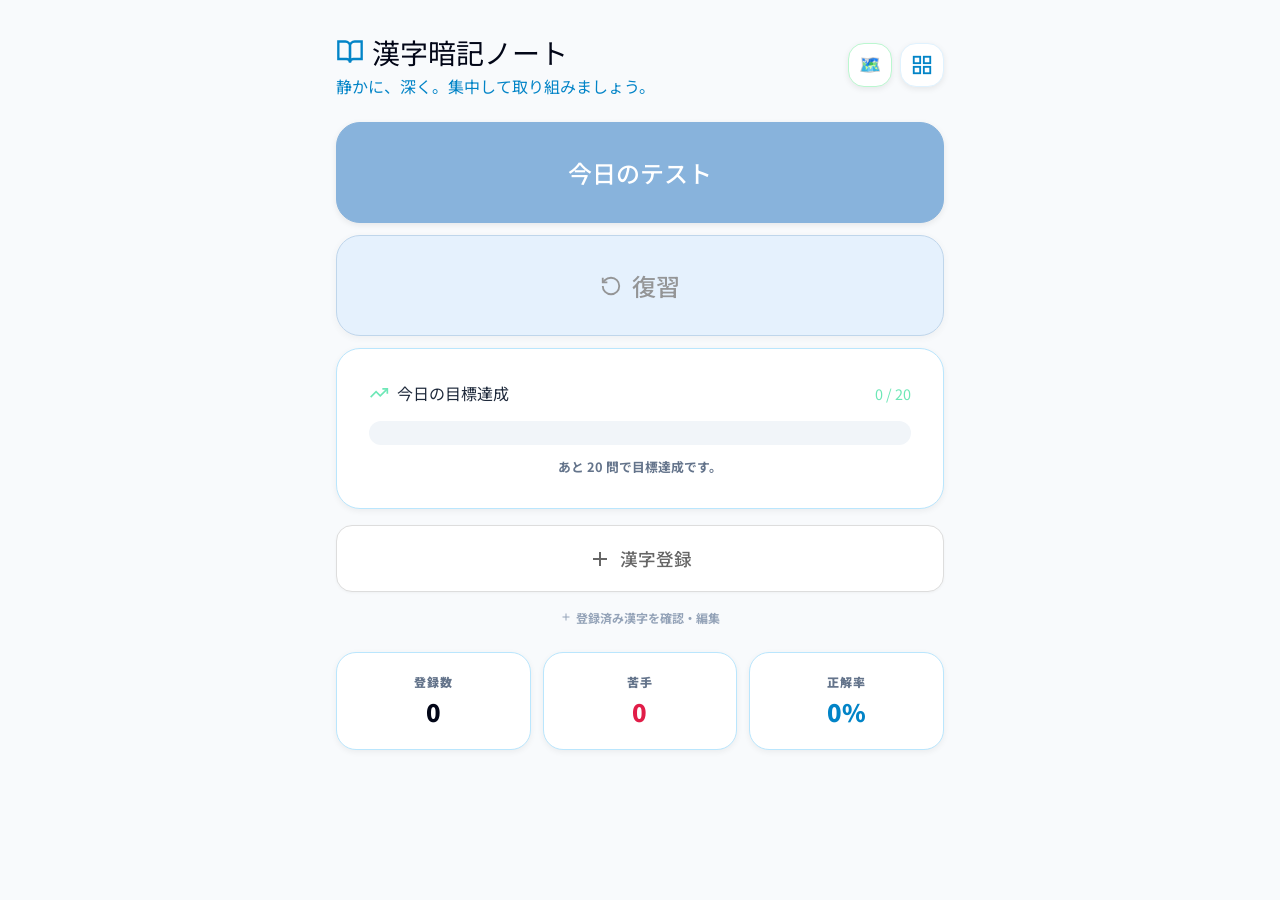
==== commit b8e3da5c: "Add files via upload" ====
--- a/kanji-app.html
+++ b/kanji-app.html
@@ -6,1698 +6,813 @@
 <title>漢字暗記ノート</title>
 <link href="https://fonts.googleapis.com/css2?family=Noto+Serif+JP:wght@400;700;900&family=Noto+Sans+JP:wght@400;500;700;900&display=swap" rel="stylesheet">
 <style>
-  :root {
-    --sky: #0ea5e9;
-    --sky-light: #e0f2fe;
-    --sky-dark: #0284c7;
-    --rose: #f43f5e;
-    --rose-light: #fff1f2;
-    --emerald: #10b981;
-    --emerald-light: #ecfdf5;
-    --pink: #ec4899;
-    --pink-light: #fdf2f8;
-    --pink-border: #fbcfe8;
-    --slate-900: #0f172a;
-    --slate-700: #334155;
-    --slate-500: #64748b;
-    --slate-400: #94a3b8;
-    --slate-100: #f1f5f9;
-    --slate-50: #f8fafc;
-    --white: #ffffff;
-    --bg: #f8fafc;
-  }
-
-  * { box-sizing: border-box; margin: 0; padding: 0; }
-
-  body {
-    font-family: 'Noto Sans JP', sans-serif;
-    background: var(--bg);
-    color: var(--slate-900);
-    min-height: 100vh;
-  }
-
-  .app {
-    max-width: 640px;
-    margin: 0 auto;
-    padding: 12px;
-    min-height: 100vh;
-    display: flex;
-    flex-direction: column;
-  }
-
-  @media (min-width: 768px) { .app { padding: 32px; } }
-
-  /* ── Header ── */
-  header {
-    margin-bottom: 24px;
-    display: flex;
-    align-items: center;
-    justify-content: space-between;
-  }
-  .header-left h1 {
-    font-size: 1.25rem;
-    font-weight: 900;
-    display: flex;
-    align-items: center;
-    gap: 8px;
-    color: var(--slate-900);
-  }
-  .header-left h1 svg { color: var(--sky); }
-  .header-left p { color: #38bdf8; font-size: 0.75rem; font-weight: 500; margin-top: 2px; }
-  .header-btns { display: flex; gap: 8px; }
-  .header-btn {
-    padding: 10px;
-    border-radius: 16px;
-    border: none;
-    cursor: pointer;
-    transition: all 0.2s;
-    display: flex;
-    align-items: center;
-    justify-content: center;
-    font-size: 18px;
-  }
-  .header-btn.map-btn { background: var(--white); color: #059669; border: 1px solid #d1fae5; box-shadow: 0 1px 3px rgba(0,0,0,.06); }
-  .header-btn.map-btn.active { background: #10b981; color: #fff; border-color: #10b981; }
-  .header-btn.dash-btn { background: var(--white); color: var(--sky); border: 1px solid var(--sky-light); box-shadow: 0 1px 3px rgba(0,0,0,.06); }
-  .header-btn.dash-btn.active { background: var(--sky); color: #fff; border-color: var(--sky); }
-
-  /* ── Cards / Sections ── */
-  .card {
-    background: var(--white);
-    border-radius: 24px;
-    padding: 24px;
-    border: 1px solid var(--sky-light);
-    box-shadow: 0 1px 3px rgba(0,0,0,.05);
-    margin-bottom: 16px;
-  }
-  .section-title {
-    font-size: 0.7rem;
-    font-weight: 700;
-    color: var(--slate-400);
-    text-transform: uppercase;
-    letter-spacing: 0.1em;
-    margin-bottom: 12px;
-  }
-
-  /* ── Buttons ── */
-  .btn {
-    width: 100%;
-    padding: 20px 24px;
-    border-radius: 20px;
-    font-weight: 700;
-    font-size: 1.125rem;
-    border: 2px solid transparent;
-    cursor: pointer;
-    display: flex;
-    align-items: center;
-    justify-content: center;
-    gap: 10px;
-    transition: all 0.2s;
-    margin-bottom: 12px;
-    font-family: 'Noto Sans JP', sans-serif;
-  }
-  .btn:disabled { opacity: 0.5; cursor: not-allowed; }
-  .btn-primary { background: #A7C7E7; color: #fff; border-color: #A7C7E7; }
-  .btn-primary:hover:not(:disabled) { background: #96b6d6; }
-  .btn-primary.resume { background: #FFF2A8; color: #333; border-color: #FFF2A8; }
-  .btn-primary.resume:hover { background: #ffe875; }
-  .btn-secondary { background: #EAF4FF; color: #333; border-color: #A7C7E7; }
-  .btn-secondary:hover:not(:disabled) { background: #daedff; }
-  .btn-secondary.resume { background: #FFF2A8; color: #333; border-color: #FFF2A8; }
-  .btn-secondary.resume:hover { background: #ffe875; }
-  .btn-add { background: var(--white); color: #888; border-color: #e0e0e0; font-size: 1rem; padding: 16px; }
-  .btn-add:hover { background: var(--slate-50); }
-  .btn-sky { background: var(--sky); color: #fff; }
-  .btn-sky:hover:not(:disabled) { background: var(--sky-dark); }
-  .btn-small {
-    padding: 10px 20px;
-    border-radius: 14px;
-    font-weight: 700;
-    border: none;
-    cursor: pointer;
-    transition: all 0.2s;
-    font-family: 'Noto Sans JP', sans-serif;
-    font-size: 0.9rem;
-  }
-
-  /* ── Progress bar ── */
-  .progress-bar-wrap { height: 14px; background: var(--slate-100); border-radius: 99px; overflow: hidden; }
-  .progress-bar-fill { height: 100%; background: var(--sky); border-radius: 99px; transition: width 0.6s cubic-bezier(.4,0,.2,1); }
-  .progress-bar-fill.pink { background: #f472b6; }
-
-  /* ── Form ── */
-  .form-section {
-    background: var(--white);
-    border-radius: 20px;
-    padding: 24px;
-    border: 1px solid var(--sky-light);
-    box-shadow: 0 4px 12px rgba(0,0,0,.07);
-    margin-bottom: 16px;
-    overflow: hidden;
-    transition: all 0.3s;
-  }
-  .form-section.hidden { display: none; }
-  label { font-size: 0.65rem; font-weight: 700; color: var(--slate-400); text-transform: uppercase; letter-spacing: 0.1em; display: block; margin-bottom: 6px; }
-  input[type="text"] {
-    width: 100%;
-    padding: 14px 16px;
-    background: rgba(14,165,233,.04);
-    border: 1px solid var(--sky-light);
-    border-radius: 16px;
-    font-size: 1.25rem;
-    font-family: 'Noto Sans JP', sans-serif;
-    outline: none;
-    transition: all 0.2s;
-    color: var(--slate-900);
-    margin-bottom: 14px;
-  }
-  input[type="text"]:focus { border-color: var(--sky); box-shadow: 0 0 0 3px rgba(14,165,233,.15); }
-  .form-actions { display: flex; gap: 12px; }
-  .form-actions .btn-save {
-    flex: 1;
-    padding: 12px;
-    background: var(--sky);
-    color: #fff;
-    border: none;
-    border-radius: 14px;
-    font-weight: 700;
-    cursor: pointer;
-    display: flex;
-    align-items: center;
-    justify-content: center;
-    gap: 8px;
-    font-family: 'Noto Sans JP', sans-serif;
-    transition: background 0.2s;
-    font-size: 0.9rem;
-    box-shadow: 0 4px 12px rgba(14,165,233,.3);
-  }
-  .form-actions .btn-save:hover { background: var(--sky-dark); }
-  .form-actions .btn-cancel {
-    padding: 12px 20px;
-    background: var(--slate-100);
-    color: var(--slate-700);
-    border: none;
-    border-radius: 14px;
-    font-weight: 700;
-    cursor: pointer;
-    font-family: 'Noto Sans JP', sans-serif;
-    transition: background 0.2s;
-    font-size: 0.9rem;
-  }
-  .form-actions .btn-cancel:hover { background: #e2e8f0; }
-
-  /* ── Kanji List ── */
-  .list-toggle {
-    text-align: center;
-    margin-bottom: 8px;
-  }
-  .list-toggle button {
-    background: none;
-    border: none;
-    cursor: pointer;
-    font-size: 0.7rem;
-    font-weight: 700;
-    color: var(--slate-400);
-    display: inline-flex;
-    align-items: center;
-    gap: 4px;
-    transition: color 0.2s;
-    font-family: 'Noto Sans JP', sans-serif;
-  }
-  .list-toggle button:hover { color: var(--sky); }
-
-  .kanji-list { display: flex; flex-direction: column; gap: 10px; margin-top: 10px; }
-  .kanji-item {
-    background: var(--white);
-    padding: 14px 16px;
-    border-radius: 16px;
-    border: 1px solid var(--sky-light);
-    display: flex;
-    align-items: center;
-    justify-content: space-between;
-    box-shadow: 0 1px 3px rgba(0,0,0,.04);
-  }
-  .kanji-item.incorrect { border-color: #fecdd3; background: #fff8f9; }
-  .kanji-item-info { flex: 1; }
-  .kanji-item-main { display: flex; align-items: center; gap: 8px; }
-  .kanji-char { font-size: 1.5rem; font-weight: 900; color: var(--slate-900); }
-  .kanji-reading { font-size: 0.85rem; color: var(--slate-400); font-weight: 500; }
-  .kanji-stats { display: flex; gap: 12px; margin-top: 6px; }
-  .stat-correct { font-size: 0.625rem; font-weight: 700; color: var(--emerald); display: flex; align-items: center; gap: 3px; }
-  .stat-wrong { font-size: 0.625rem; font-weight: 700; color: var(--rose); display: flex; align-items: center; gap: 3px; }
-  .kanji-item-actions { display: flex; align-items: center; gap: 4px; }
-  .badge-incorrect { background: #fee2e2; color: var(--rose); font-size: 0.6rem; font-weight: 700; padding: 3px 8px; border-radius: 99px; text-transform: uppercase; margin-right: 4px; }
-  .icon-btn { background: none; border: none; cursor: pointer; padding: 8px; color: #cbd5e1; transition: color 0.2s; }
-  .icon-btn:hover.edit { color: var(--sky); }
-  .icon-btn:hover.delete { color: var(--rose); }
-  .kanji-empty { text-align: center; padding: 40px; color: var(--slate-400); font-style: italic; }
-
-  /* ── Quick Stats ── */
-  .quick-stats { display: grid; grid-template-columns: repeat(3,1fr); gap: 8px; padding-top: 16px; }
-  .stat-box {
-    background: var(--white);
-    padding: 12px;
-    border-radius: 14px;
-    border: 1px solid var(--sky-light);
-    text-align: center;
-    box-shadow: 0 1px 3px rgba(0,0,0,.04);
-  }
-  .stat-box .stat-label { font-size: 0.55rem; font-weight: 700; color: var(--slate-400); text-transform: uppercase; letter-spacing: 0.07em; }
-  .stat-box .stat-value { font-size: 1.2rem; font-weight: 700; margin-top: 2px; color: var(--slate-900); }
-  .stat-box .stat-value.incorrect { color: var(--rose); }
-  .stat-box .stat-value.sky { color: var(--sky); }
-
-  /* ── Test Screen ── */
-  .test-header { display: flex; align-items: center; justify-content: space-between; margin-bottom: 24px; }
-  .back-btn { background: none; border: none; cursor: pointer; color: var(--slate-500); display: flex; align-items: center; gap: 4px; font-size: 0.9rem; font-family: 'Noto Sans JP', sans-serif; transition: color 0.2s; }
-  .back-btn:hover { color: var(--slate-900); }
-  .progress-group { display: flex; align-items: center; gap: 12px; }
-  .progress-mini { width: 128px; height: 8px; background: var(--sky-light); border-radius: 99px; overflow: hidden; }
-  .progress-mini-fill { height: 100%; background: var(--sky); border-radius: 99px; transition: width 0.4s; }
-  .progress-label { font-size: 0.7rem; font-weight: 700; color: var(--slate-400); }
-
-  .test-card {
-    background: var(--white);
-    border-radius: 28px;
-    border: 1px solid var(--sky-light);
-    box-shadow: 0 20px 40px rgba(14,165,233,.12);
-    display: flex;
-    flex-direction: column;
-    align-items: center;
-    justify-content: center;
-    padding: 40px 24px;
-    text-align: center;
-    min-height: 300px;
-    position: relative;
-    overflow: hidden;
-    margin-bottom: 0;
-  }
-  .test-card::before {
-    content: '';
-    position: absolute;
-    inset: 0;
-    background-image: linear-gradient(#0ea5e9 1px, transparent 1px);
-    background-size: 100% 40px;
-    opacity: 0.05;
-    pointer-events: none;
-  }
-  .test-hint { font-size: 0.65rem; font-weight: 700; color: #38bdf8; text-transform: uppercase; letter-spacing: 0.12em; margin-bottom: 20px; }
-  .test-reading { font-size: 2rem; font-weight: 700; color: #0284c7; line-height: 1.5; margin-bottom: 32px; }
-  .test-reading .underline-part { text-decoration: underline; text-decoration-color: #7dd3fc; text-underline-offset: 10px; text-decoration-thickness: 3px; }
-  @media (min-width: 768px) { .test-reading { font-size: 3.5rem; } }
-  .btn-show-answer {
-    padding: 16px 48px;
-    background: var(--sky);
-    color: #fff;
-    border: none;
-    border-radius: 99px;
-    font-size: 1.1rem;
-    font-weight: 700;
-    cursor: pointer;
-    box-shadow: 0 8px 24px rgba(14,165,233,.35);
-    transition: all 0.2s;
-    font-family: 'Noto Sans JP', sans-serif;
-  }
-  .btn-show-answer:hover { background: var(--sky-dark); transform: translateY(-1px); }
-
-  .answer-section { width: 100%; }
-  .answer-kanji { font-size: 4.5rem; font-weight: 900; color: var(--slate-900); line-height: 1.1; margin-bottom: 12px; font-family: 'Noto Serif JP', serif; }
-  @media (min-width: 768px) { .answer-kanji { font-size: 6rem; } }
-  .answer-reading { font-size: 1.1rem; color: var(--slate-500); font-weight: 500; margin-bottom: 24px; }
-  .answer-reading .underline-part { text-decoration: underline; text-decoration-color: #7dd3fc; text-underline-offset: 8px; text-decoration-thickness: 3px; }
-  .answer-btns { display: flex; gap: 12px; }
-  .btn-wrong, .btn-correct {
-    flex: 1;
-    padding: 16px;
-    border-radius: 20px;
-    font-weight: 700;
-    border: 2px solid;
-    cursor: pointer;
-    display: flex;
-    flex-direction: column;
-    align-items: center;
-    gap: 4px;
-    font-family: 'Noto Sans JP', sans-serif;
-    transition: all 0.2s;
-    font-size: 0.85rem;
-    box-shadow: 0 2px 8px rgba(0,0,0,.06);
-  }
-  .btn-wrong { background: #fff1f2; color: var(--rose); border-color: #fecdd3; }
-  .btn-wrong:hover { background: #ffe4e6; }
-  .btn-correct { background: var(--emerald-light); color: var(--emerald); border-color: #a7f3d0; }
-  .btn-correct:hover { background: #d1fae5; }
-  .btn-wrong svg, .btn-correct svg { width: 28px; height: 28px; }
-
-  /* ── Result Screen ── */
-  .result-screen { text-align: center; padding: 48px 0; }
-  .result-emoji { font-size: 4.5rem; animation: bounce 1s infinite; margin-bottom: 16px; }
-  @keyframes bounce { 0%,100%{transform:translateY(0)} 50%{transform:translateY(-12px)} }
-  .result-title { font-size: 2.2rem; font-weight: 900; color: var(--slate-900); margin-bottom: 8px; }
-  .result-sub { color: var(--slate-500); font-size: 1rem; margin-bottom: 32px; }
-  .result-card { background: var(--white); padding: 28px; border-radius: 28px; box-shadow: 0 8px 24px rgba(14,165,233,.1); border: 1px solid var(--sky-light); max-width: 360px; margin: 0 auto 32px; }
-  .result-mistakes { display: flex; flex-wrap: wrap; justify-content: center; gap: 10px; margin-top: 12px; }
-  .mistake-badge { background: #fff1f2; color: var(--rose); padding: 8px 16px; border-radius: 14px; font-weight: 700; font-size: 1.3rem; border: 1px solid #fecdd3; }
-  .perfect-msg { padding: 16px 0; }
-  .perfect-msg .big { font-size: 1.3rem; font-weight: 700; color: var(--emerald); display: block; margin-bottom: 6px; }
-  .perfect-msg .small { font-size: 0.85rem; color: var(--slate-400); }
-  .btn-back-result {
-    padding: 20px 64px;
-    background: var(--sky);
-    color: #fff;
-    border: none;
-    border-radius: 28px;
-    font-size: 1.1rem;
-    font-weight: 700;
-    cursor: pointer;
-    box-shadow: 0 8px 24px rgba(14,165,233,.3);
-    transition: all 0.2s;
-    font-family: 'Noto Sans JP', sans-serif;
-  }
-  .btn-back-result:hover { background: var(--sky-dark); }
-
-  /* ── Dashboard ── */
-  .dashboard-grid { display: grid; grid-template-columns: 1fr 1fr; gap: 16px; margin-bottom: 16px; }
-  .dash-card { background: var(--white); padding: 20px; border-radius: 24px; border: 1px solid var(--sky-light); box-shadow: 0 1px 4px rgba(0,0,0,.05); }
-  .dash-card-title { font-size: 0.65rem; font-weight: 700; color: var(--slate-400); text-transform: uppercase; letter-spacing: 0.1em; text-align: center; margin-bottom: 12px; }
-  .pie-container { position: relative; width: 120px; height: 120px; margin: 0 auto; }
-  .pie-label { position: absolute; inset: 0; display: flex; align-items: center; justify-content: center; font-size: 1.5rem; font-weight: 700; color: var(--slate-900); }
-  .mastery-list { display: flex; flex-direction: column; gap: 10px; }
-  .mastery-item { display: flex; align-items: center; justify-content: space-between; font-size: 0.85rem; }
-  .mastery-dot { width: 8px; height: 8px; border-radius: 50%; margin-right: 8px; display: inline-block; }
-  .mastery-name { color: var(--slate-500); display: flex; align-items: center; }
-  .mastery-val { font-weight: 700; color: var(--slate-900); }
-  .top-mistakes-card { background: var(--white); padding: 24px; border-radius: 24px; border: 1px solid var(--sky-light); margin-bottom: 16px; box-shadow: 0 1px 4px rgba(0,0,0,.05); }
-  .top-mistake-row { display: flex; align-items: center; gap: 14px; margin-bottom: 14px; }
-  .rank-badge { width: 24px; height: 24px; border-radius: 8px; display: flex; align-items: center; justify-content: center; font-size: 0.7rem; font-weight: 700; flex-shrink: 0; }
-  .rank-1 { background: var(--rose); color: #fff; }
-  .rank-2 { background: #fb923c; color: #fff; }
-  .rank-3 { background: #fbbf24; color: #fff; }
-  .rank-other { background: var(--slate-100); color: var(--slate-400); }
-  .mistake-kanji { font-size: 1.5rem; font-weight: 700; flex: 1; }
-  .mistake-bar-wrap { display: flex; align-items: center; gap: 6px; }
-  .mistake-bar-bg { width: 96px; height: 8px; background: #fee2e2; border-radius: 99px; overflow: hidden; }
-  .mistake-bar-fill { height: 100%; background: var(--rose); border-radius: 99px; transition: width 0.6s; }
-  .mistake-count { font-size: 0.85rem; font-weight: 700; color: var(--rose); width: 24px; text-align: right; }
-  .review-card { background: #fff1f2; padding: 24px; border-radius: 24px; border: 1px solid #fecdd3; margin-bottom: 16px; }
-  .review-title { font-size: 0.65rem; font-weight: 700; color: var(--rose); text-transform: uppercase; letter-spacing: 0.1em; display: flex; align-items: center; gap: 6px; margin-bottom: 14px; }
-  .review-items { display: flex; flex-wrap: wrap; gap: 8px; }
-  .review-item { background: #fff; padding: 8px 12px; border-radius: 12px; border: 1px solid #fecdd3; display: flex; align-items: center; gap: 6px; box-shadow: 0 1px 3px rgba(0,0,0,.04); }
-  .review-item .rkanji { font-weight: 700; color: var(--slate-900); }
-  .review-item .rbadge { font-size: 0.6rem; background: #fee2e2; color: var(--rose); padding: 2px 6px; border-radius: 6px; font-weight: 700; }
-
-  /* ── Map Screen ── */
-  .map-header { display: flex; align-items: center; justify-content: space-between; margin-bottom: 24px; }
-  .map-title-info { text-align: right; }
-  .map-title-label { font-size: 0.65rem; font-weight: 700; color: var(--slate-400); text-transform: uppercase; }
-  .map-title-count { font-size: 1.1rem; font-weight: 700; color: #be185d; }
-  .map-container {
-    position: relative;
-    width: 100%;
-    height: 450px;
-    background: rgba(253,242,248,.3);
-    border-radius: 40px;
-    border: 1px solid var(--pink-border);
-    overflow: hidden;
-    touch-action: none;
-    user-select: none;
-    margin-bottom: 16px;
-  }
-  .map-dot-bg {
-    position: absolute;
-    inset: 0;
-    opacity: 0.05;
-    pointer-events: none;
-    background-image: radial-gradient(#ec4899 1px, transparent 1px);
-    background-size: 30px 30px;
-  }
-  .petal {
-    position: absolute;
-    pointer-events: none;
-    user-select: none;
-    font-size: 16px;
-    z-index: 1;
-    animation: fallPetal linear infinite;
-    opacity: 0;
-  }
-  @keyframes fallPetal {
-    0% { transform: translateY(-20px) rotate(0deg); opacity: 0; }
-    10% { opacity: 0.6; }
-    80% { opacity: 0.5; }
-    100% { transform: translateY(480px) rotate(720deg) translateX(60px); opacity: 0; }
-  }
-  .map-zoom-btns { position: absolute; top: 16px; right: 16px; z-index: 20; display: flex; flex-direction: column; gap: 8px; }
-  .zoom-btn {
-    width: 40px; height: 40px;
-    background: rgba(255,255,255,.85);
-    border: 1px solid var(--pink-border);
-    border-radius: 12px;
-    box-shadow: 0 2px 6px rgba(0,0,0,.08);
-    cursor: pointer;
-    display: flex; align-items: center; justify-content: center;
-    font-size: 1.3rem;
-    font-weight: 700;
-    color: #be185d;
-    transition: all 0.2s;
-  }
-  .zoom-btn:hover { background: #fff; }
-  .zoom-btn.reset { font-size: 0.55rem; color: #f9a8d4; }
-  .map-legend {
-    position: absolute;
-    bottom: 16px; right: 16px;
-    background: rgba(255,255,255,.95);
-    border: 1px solid var(--pink-border);
-    border-radius: 16px;
-    padding: 10px 12px;
-    z-index: 10;
-    font-size: 0.625rem;
-  }
-  .legend-item { display: flex; align-items: center; gap: 8px; margin-bottom: 4px; }
-  .legend-item:last-child { margin-bottom: 0; }
-  .legend-dot { width: 12px; height: 12px; border-radius: 3px; }
-
-  /* prefecture grid */
-  .map-drag-area {
-    position: absolute;
-    cursor: grab;
-    z-index: 10;
-    transform-origin: center;
-  }
-  .map-drag-area:active { cursor: grabbing; }
-  .pref-btn {
-    position: absolute;
-    border-radius: 12px;
-    display: flex;
-    align-items: center;
-    justify-content: center;
-    font-weight: 700;
-    font-size: 0.625rem;
-    width: 40px; height: 40px;
-    cursor: pointer;
-    border: 1px solid;
-    transition: transform 0.15s, box-shadow 0.15s;
-    font-family: 'Noto Sans JP', sans-serif;
-    text-align: center;
-    line-height: 1.2;
-    flex-direction: column;
-  }
-  .pref-btn.unlocked { background: #F7D6E0; color: #333; border-color: #f9a8d4; box-shadow: 0 2px 6px rgba(249,168,212,.4); }
-  .pref-btn.unlocked:hover { transform: scale(1.15); box-shadow: 0 4px 12px rgba(249,168,212,.6); }
-  .pref-btn.locked { background: #DDEED8; color: rgba(51,51,51,.35); border-color: #e2e8f0; opacity: 0.6; cursor: default; }
-  .pref-btn.hokkaido { width: 84px; height: 84px; font-size: 1rem; border-radius: 20px; }
-  .map-label { position: absolute; top: 24px; left: 24px; z-index: 10; pointer-events: none; }
-  .map-label h3 { font-size: 1.1rem; font-weight: 700; color: #333; display: flex; align-items: center; gap: 6px; }
-  .map-label p { font-size: 0.65rem; color: var(--slate-400); margin-top: 2px; }
-
-  /* Pref info overlay */
-  .pref-overlay {
-    position: absolute;
-    bottom: 24px; left: 24px; right: 24px;
-    background: rgba(255,255,255,.92);
-    backdrop-filter: blur(12px);
-    color: #333;
-    padding: 20px;
-    border-radius: 28px;
-    box-shadow: 0 8px 32px rgba(0,0,0,.12);
-    z-index: 30;
-    border: 1px solid var(--pink-border);
-    transition: all 0.3s;
-  }
-  .pref-overlay.hidden { display: none; }
-  .pref-overlay-head { display: flex; justify-content: space-between; align-items: flex-start; margin-bottom: 12px; }
-  .pref-name { font-size: 1.8rem; font-weight: 900; font-family: 'Noto Serif JP', serif; }
-  .pref-name-kana { font-size: 0.7rem; font-weight: 700; color: #be185d; opacity: 0.7; }
-  .pref-capital { font-size: 1.2rem; font-weight: 700; }
-  .pref-capital-kana { font-size: 0.65rem; color: #be185d; opacity: 0.7; }
-  .pref-overlay-label { font-size: 0.6rem; font-weight: 700; color: #be185d; text-transform: uppercase; letter-spacing: 0.1em; opacity: 0.7; }
-  .pref-specialty-box { background: rgba(253,242,248,.6); border: 1px solid var(--pink-border); border-radius: 14px; padding: 12px; margin-top: 10px; }
-  .pref-specialty-name { font-size: 1.1rem; font-weight: 700; color: var(--slate-900); }
-  .pref-close-btn {
-    position: absolute; top: -12px; right: -12px;
-    background: #fff; color: #be185d;
-    border: 1px solid var(--pink-border);
-    border-radius: 10px;
-    width: 32px; height: 32px;
-    cursor: pointer;
-    display: flex; align-items: center; justify-content: center;
-    box-shadow: 0 4px 12px rgba(236,72,153,.2);
-    font-size: 1rem;
-    transition: all 0.2s;
-  }
-  .pref-close-btn:hover { transform: scale(1.1); }
-
-  /* Next unlock progress */
-  .next-unlock-card { background: var(--pink-light); padding: 20px; border-radius: 24px; border: 1px solid var(--pink-border); margin-bottom: 16px; }
-  .next-unlock-title { font-size: 0.8rem; font-weight: 700; color: #be185d; display: flex; align-items: center; gap: 6px; margin-bottom: 8px; }
-  .next-unlock-bar-wrap { height: 12px; background: #fff; border-radius: 99px; overflow: hidden; border: 1px solid var(--pink-border); }
-  .next-unlock-bar { height: 100%; background: #f472b6; border-radius: 99px; transition: width 0.6s; }
-  .next-unlock-msg { font-size: 0.65rem; color: #be185d; margin-top: 6px; text-align: center; font-weight: 700; }
-
-  /* ── Modal ── */
-  .modal-overlay {
-    position: fixed; inset: 0; z-index: 50;
-    display: flex; align-items: center; justify-content: center;
-    padding: 16px;
-    background: rgba(15,23,42,.4);
-    backdrop-filter: blur(4px);
-    transition: opacity 0.2s;
-  }
-  .modal-overlay.hidden { display: none; }
-  .modal-box {
-    background: #fff;
-    border-radius: 28px;
-    padding: 24px;
-    width: 100%; max-width: 380px;
-    box-shadow: 0 20px 60px rgba(0,0,0,.15);
-    position: relative;
-    animation: modalIn 0.2s ease;
-  }
-  @keyframes modalIn { from { opacity:0; transform:scale(.92) translateY(16px); } to { opacity:1; transform:scale(1) translateY(0); } }
-  .modal-icon { display: inline-flex; padding: 8px; border-radius: 12px; margin-bottom: 0; }
-  .modal-icon.danger { background: #fee2e2; color: var(--rose); }
-  .modal-icon.info { background: var(--sky-light); color: var(--sky); }
-  .modal-head { display: flex; align-items: center; gap: 10px; margin-bottom: 12px; }
-  .modal-title { font-size: 1.2rem; font-weight: 700; color: var(--slate-900); }
-  .modal-msg { color: var(--slate-700); line-height: 1.6; margin-bottom: 20px; font-size: 0.9rem; }
-  .modal-btns { display: flex; gap: 10px; }
-  .modal-cancel { flex: 1; padding: 12px; border-radius: 12px; border: none; background: none; color: var(--slate-500); font-weight: 700; cursor: pointer; font-family: 'Noto Sans JP', sans-serif; transition: background 0.2s; font-size: 0.9rem; }
-  .modal-cancel:hover { background: var(--slate-100); }
-  .modal-confirm { flex: 1; padding: 12px; border-radius: 12px; border: none; font-weight: 700; cursor: pointer; color: #fff; font-family: 'Noto Sans JP', sans-serif; transition: background 0.2s; font-size: 0.9rem; }
-  .modal-confirm.danger { background: var(--rose); box-shadow: 0 4px 12px rgba(244,63,94,.3); }
-  .modal-confirm.danger:hover { background: #e11d48; }
-  .modal-confirm.info { background: var(--sky); box-shadow: 0 4px 12px rgba(14,165,233,.3); }
-  .modal-confirm.info:hover { background: var(--sky-dark); }
-
-  /* ── Unlock Celebration Modal ── */
-  .unlock-modal-overlay {
-    position: fixed; inset: 0; z-index: 100;
-    display: flex; align-items: center; justify-content: center;
-    padding: 16px;
-    background: rgba(15,23,42,.4);
-    backdrop-filter: blur(4px);
-  }
-  .unlock-modal-overlay.hidden { display: none; }
-  .unlock-modal-box {
-    background: #fff;
-    border-radius: 40px;
-    width: 100%; max-width: 380px;
-    overflow: hidden;
-    box-shadow: 0 20px 60px rgba(0,0,0,.18);
-    position: relative;
-    animation: modalIn 0.3s ease;
-  }
-  .unlock-modal-deco { position: absolute; top: 0; left: 0; right: 0; height: 120px; background: linear-gradient(135deg, #f9a8d4, #f43f5e); opacity: 0.2; }
-  .unlock-modal-content { padding: 32px 28px; text-align: center; position: relative; }
-  .unlock-modal-icon { display: inline-flex; align-items: center; justify-content: center; width: 80px; height: 80px; background: #fce7f3; border-radius: 50%; color: #ec4899; font-size: 2.5rem; margin-bottom: 16px; }
-  .unlock-modal-subtitle { font-size: 0.7rem; font-weight: 700; color: #ec4899; text-transform: uppercase; letter-spacing: 0.15em; margin-bottom: 10px; }
-  .unlock-pref-name { font-size: 2.5rem; font-weight: 900; color: var(--slate-900); font-family: 'Noto Serif JP', serif; display: block; }
-  .unlock-pref-kana { font-size: 0.85rem; opacity: 0.6; color: #ec4899; font-weight: 700; }
-  .unlock-capital-label { font-size: 0.65rem; font-weight: 700; color: #ec4899; opacity: 0.6; text-transform: uppercase; margin-top: 10px; display: block; }
-  .unlock-capital { font-size: 1.3rem; font-weight: 700; color: var(--slate-900); display: block; }
-  .unlock-capital-kana { font-size: 0.7rem; color: var(--slate-500); }
-  .unlock-specialty-box { background: rgba(253,242,248,.6); border: 1px solid var(--pink-border); border-radius: 16px; padding: 14px; margin: 16px 0; }
-  .unlock-specialty-label { font-size: 0.6rem; font-weight: 700; color: #ec4899; opacity: 0.7; text-transform: uppercase; margin-bottom: 4px; display: block; }
-  .unlock-specialty { font-size: 1.2rem; font-weight: 700; color: var(--slate-900); }
-  .btn-see-map {
-    width: 100%;
-    padding: 18px;
-    background: #ec4899;
-    color: #fff;
-    border: none;
-    border-radius: 24px;
-    font-size: 1rem;
-    font-weight: 700;
-    cursor: pointer;
-    box-shadow: 0 6px 20px rgba(236,72,153,.35);
-    transition: all 0.2s;
-    font-family: 'Noto Sans JP', sans-serif;
-    margin-top: 4px;
-  }
-  .btn-see-map:hover { background: #db2777; }
-  .unlock-sakura1 { position: absolute; top: -16px; left: -16px; font-size: 2rem; opacity: 0.4; transform: rotate(12deg); }
-  .unlock-sakura2 { position: absolute; top: 32px; right: -16px; font-size: 1.5rem; opacity: 0.4; transform: rotate(-12deg); }
-  .unlock-sakura3 { position: absolute; bottom: 40px; left: -24px; font-size: 1.5rem; opacity: 0.4; transform: rotate(45deg); }
-
-  /* ── Screen transitions ── */
-  .screen { animation: fadeIn 0.25s ease; }
-  @keyframes fadeIn { from { opacity:0; transform:translateY(12px); } to { opacity:1; transform:translateY(0); } }
-  .hidden { display: none !important; }
-
-  /* ── SVG icons ── */
-  svg { display: inline-block; vertical-align: middle; }
+:root{
+  --sky:#0284c7;--sky2:#0ea5e9;--sky-light:#e0f2fe;
+  --rose:#e11d48;--emerald:#059669;--emerald-light:#ecfdf5;
+  --pink:#b4124c;--pink2:#ec4899;--pink-light:#fdf2f8;--pink-border:#fbcfe8;
+  --s950:#020617;--s900:#0f172a;--s800:#1e293b;--s700:#334155;
+  --s600:#475569;--s500:#64748b;--s400:#94a3b8;--s300:#cbd5e1;
+  --s100:#f1f5f9;--s50:#f8fafc;--white:#fff;
+}
+*{box-sizing:border-box;margin:0;padding:0;}
+body{font-family:'Noto Sans JP',sans-serif;background:var(--s50);color:var(--s950);min-height:100vh;}
+.app{max-width:672px;margin:0 auto;padding:12px;min-height:100vh;display:flex;flex-direction:column;}
+@media(min-width:768px){.app{padding:32px;}}
+
+/* Header */
+header{margin-bottom:24px;display:flex;align-items:center;justify-content:space-between;}
+.hl h1{font-size:1.4rem;font-weight:400;display:flex;align-items:center;gap:8px;color:var(--s950);}
+@media(min-width:768px){.hl h1{font-size:1.75rem;}}
+.hl h1 .ico{color:var(--sky);}
+.hl p{color:var(--sky);font-size:.85rem;margin-top:2px;}
+@media(min-width:768px){.hl p{font-size:1rem;}}
+.hbtns{display:flex;gap:8px;}
+.hbtn{padding:10px;border-radius:16px;border:none;cursor:pointer;transition:all .2s;display:flex;align-items:center;justify-content:center;}
+.hbtn.map{background:var(--white);color:#15803d;border:1px solid #bbf7d0;box-shadow:0 2px 6px rgba(0,0,0,.08);font-size:18px;}
+.hbtn.map.on{background:#16a34a;color:#fff;border-color:#16a34a;}
+.hbtn.dash{background:var(--white);color:var(--sky);border:1px solid var(--sky-light);box-shadow:0 2px 6px rgba(0,0,0,.08);}
+.hbtn.dash.on{background:var(--sky);color:#fff;border-color:var(--sky);}
+
+/* Buttons */
+.btn{width:100%;padding:24px;border-radius:20px;font-weight:500;font-size:1.3rem;border:1px solid transparent;cursor:pointer;display:flex;align-items:center;justify-content:center;gap:10px;transition:all .2s;margin-bottom:12px;font-family:'Noto Sans JP',sans-serif;box-shadow:0 2px 6px rgba(0,0,0,.08);}
+@media(min-width:768px){.btn{padding:32px;font-size:1.5rem;border-radius:24px;}}
+.btn:disabled{opacity:.5;cursor:not-allowed;}
+.btn-t{background:#88b3dc;color:#fff;border-color:#88b3dc;}
+.btn-t:hover:not(:disabled){background:#729ec8;}
+.btn-t.resume{background:#fcd05c;color:#333;border-color:#fcd05c;}
+.btn-t.resume:hover{background:#ffe552;}
+.btn-r{background:#d3e9ff;color:#333;border-color:#88b3dc;}
+.btn-r:hover:not(:disabled){background:#c4e1ff;}
+.btn-r.resume{background:#fcd05c;color:#333;border-color:#fcd05c;}
+.btn-r.resume:hover{background:#ffe552;}
+
+/* Card */
+.card{background:var(--white);border-radius:20px;padding:20px;border:1px solid #bae6fd;box-shadow:0 2px 6px rgba(0,0,0,.06);margin-bottom:16px;}
+@media(min-width:768px){.card{padding:32px;border-radius:24px;}}
+
+/* Progress */
+.pw{height:16px;background:var(--s100);border-radius:99px;overflow:hidden;}
+@media(min-width:768px){.pw{height:24px;}}
+.pf{height:100%;background:var(--sky);border-radius:99px;transition:width .6s;}
+.pf.pink{background:#ec4899;}
+
+/* Add btn */
+.btn-add{width:100%;background:var(--white);color:#666;border:1px solid #ddd;padding:20px;border-radius:16px;font-weight:500;font-size:1.1rem;cursor:pointer;display:flex;align-items:center;justify-content:center;gap:8px;transition:all .2s;margin-bottom:12px;box-shadow:0 1px 3px rgba(0,0,0,.04);font-family:'Noto Sans JP',sans-serif;}
+.btn-add:hover{background:var(--s50);}
+
+/* Form */
+.fb{background:var(--white);border-radius:24px;padding:32px;border:1px solid var(--sky-light);box-shadow:0 8px 24px rgba(0,0,0,.08);margin-bottom:16px;}
+.fb.hidden{display:none;}
+.ftitle{font-size:1.2rem;font-weight:500;margin-bottom:24px;display:flex;align-items:center;gap:8px;color:var(--s900);}
+label{font-size:.85rem;font-weight:500;color:var(--s400);text-transform:uppercase;letter-spacing:.1em;display:block;margin-bottom:8px;}
+input[type="text"]{width:100%;padding:20px;background:rgba(14,165,233,.04);border:1px solid var(--sky-light);border-radius:16px;font-size:1.5rem;font-weight:500;font-family:'Noto Sans JP',sans-serif;outline:none;transition:all .2s;color:var(--s900);margin-bottom:24px;}
+input[type="text"]:focus{border-color:var(--sky2);box-shadow:0 0 0 4px rgba(14,165,233,.15);}
+input.ki{font-size:2.5rem;font-weight:900;color:var(--sky);border:2px solid #bae6fd;}
+.fa{display:flex;gap:16px;}
+.bsave{flex:1;padding:20px;background:var(--sky);color:#fff;border:none;border-radius:16px;font-weight:900;cursor:pointer;display:flex;align-items:center;justify-content:center;gap:10px;font-family:'Noto Sans JP',sans-serif;transition:background .2s;font-size:1.2rem;box-shadow:0 6px 20px rgba(2,132,199,.3);}
+.bsave:hover{background:#0369a1;}
+.bcancel{padding:20px 32px;background:var(--s100);color:var(--s700);border:none;border-radius:16px;font-weight:900;cursor:pointer;font-family:'Noto Sans JP',sans-serif;font-size:1.1rem;}
+.bcancel:hover{background:#e2e8f0;}
+
+/* List toggle */
+.ltgl{text-align:center;margin-bottom:8px;}
+.ltgl button{background:none;border:none;cursor:pointer;font-size:.75rem;font-weight:700;color:var(--s400);display:inline-flex;align-items:center;gap:4px;transition:color .2s;font-family:'Noto Sans JP',sans-serif;}
+.ltgl button:hover{color:var(--sky2);}
+
+/* Quick stats */
+.qs{display:grid;grid-template-columns:repeat(3,1fr);gap:12px;padding-top:16px;}
+.qsb{background:var(--white);padding:16px 12px;border-radius:16px;border:1px solid #bae6fd;text-align:center;box-shadow:0 2px 6px rgba(0,0,0,.06);}
+@media(min-width:768px){.qsb{padding:20px;border-radius:20px;}}
+.qsl{font-size:.6rem;font-weight:900;color:var(--s500);text-transform:uppercase;letter-spacing:.07em;}
+@media(min-width:768px){.qsl{font-size:.75rem;}}
+.qsv{font-size:1.3rem;font-weight:900;margin-top:4px;color:var(--s950);}
+@media(min-width:768px){.qsv{font-size:1.5rem;}}
+.qsv.bad{color:var(--rose);} .qsv.blu{color:var(--sky);}
+
+/* Kanji list */
+.kl{display:flex;flex-direction:column;gap:12px;margin-top:10px;}
+.ki2{background:var(--white);padding:20px;border-radius:16px;border:2px solid #bae6fd;display:flex;align-items:center;justify-content:space-between;box-shadow:0 2px 8px rgba(0,0,0,.06);}
+.ki2.bad{border-color:#fecdd3;background:#fff8f9;}
+.kinfo{flex:1;}
+.kmain{display:flex;align-items:center;gap:12px;}
+.kchar{font-size:1.9rem;font-weight:900;color:var(--s950);}
+.kread{font-size:1rem;color:var(--s500);font-weight:700;}
+.kstats{display:flex;gap:16px;margin-top:12px;}
+.kok{font-size:.75rem;font-weight:900;color:var(--emerald);display:flex;align-items:center;gap:4px;}
+.kng{font-size:.75rem;font-weight:900;color:var(--rose);display:flex;align-items:center;gap:4px;}
+.kact{display:flex;align-items:center;gap:4px;}
+.bbad{background:#fee2e2;color:var(--rose);font-size:.65rem;font-weight:700;padding:4px 10px;border-radius:99px;text-transform:uppercase;margin-right:4px;}
+.ibtn{background:none;border:none;cursor:pointer;padding:8px;color:#cbd5e1;transition:color .2s;}
+.ibtn:hover.ed{color:var(--sky2);} .ibtn:hover.dl{color:var(--rose);}
+.kempty{text-align:center;padding:48px;color:var(--s400);font-style:italic;}
+
+/* Test */
+.thdr{display:flex;align-items:center;justify-content:space-between;margin-bottom:32px;}
+.bbk{background:none;border:none;cursor:pointer;color:var(--s500);display:flex;align-items:center;gap:4px;font-size:.9rem;font-family:'Noto Sans JP',sans-serif;transition:color .2s;}
+.bbk:hover{color:var(--s900);}
+.pg{display:flex;align-items:center;gap:12px;}
+.pm{width:128px;height:8px;background:var(--sky-light);border-radius:99px;overflow:hidden;}
+.pmf{height:100%;background:var(--sky2);border-radius:99px;transition:width .4s;}
+.plbl{font-size:.875rem;font-weight:900;color:var(--s600);}
+.tc{background:var(--white);border-radius:24px;border:1px solid #e0f2fe;box-shadow:0 20px 40px rgba(2,132,199,.1);display:flex;flex-direction:column;align-items:center;justify-content:center;padding:32px 16px;text-align:center;min-height:300px;position:relative;overflow:hidden;}
+.tc::before{content:'';position:absolute;inset:0;background-image:linear-gradient(#0284c7 1px,transparent 1px);background-size:100% 40px;opacity:.12;pointer-events:none;}
+@media(min-width:768px){.tc{padding:32px;}}
+.thint{font-size:.875rem;font-weight:900;color:var(--sky2);text-transform:uppercase;letter-spacing:.12em;margin-bottom:20px;}
+.trd{font-size:2.25rem;font-weight:900;color:var(--sky);line-height:1.5;margin-bottom:32px;}
+@media(min-width:768px){.trd{font-size:4.5rem;}}
+.trd .ul{text-decoration:underline;text-decoration-color:#7dd3fc;text-underline-offset:10px;text-decoration-thickness:3px;}
+.bshow{padding:20px 48px;background:var(--sky);color:#fff;border:none;border-radius:99px;font-size:1.3rem;font-weight:900;cursor:pointer;box-shadow:0 8px 24px rgba(2,132,199,.35);transition:all .2s;font-family:'Noto Sans JP',sans-serif;}
+.bshow:hover{background:#0369a1;transform:translateY(-1px);}
+.ak{font-size:4.5rem;font-weight:900;color:var(--s950);line-height:1.1;margin-bottom:12px;font-family:'Noto Serif JP',serif;}
+@media(min-width:768px){.ak{font-size:6rem;}}
+.ar{font-size:1.3rem;color:var(--s600);font-weight:700;margin-bottom:24px;}
+@media(min-width:768px){.ar{font-size:1.5rem;}}
+.ar .ul{text-decoration:underline;text-decoration-color:#7dd3fc;text-underline-offset:8px;text-decoration-thickness:3px;}
+.abtns{display:flex;gap:16px;width:100%;}
+.bw,.bc{flex:1;padding:20px;border-radius:16px;font-weight:900;border:4px solid;cursor:pointer;display:flex;flex-direction:column;align-items:center;gap:8px;font-family:'Noto Sans JP',sans-serif;transition:all .2s;font-size:1rem;box-shadow:0 4px 12px rgba(0,0,0,.08);}
+.bw{background:#fff1f2;color:#be123c;border-color:#fecdd3;} .bw:hover{background:#ffe4e6;}
+.bc{background:var(--emerald-light);color:#065f46;border-color:#a7f3d0;} .bc:hover{background:#d1fae5;}
+.bw svg,.bc svg{width:32px;height:32px;}
+
+/* Result */
+.res{text-align:center;padding:48px 0;}
+.rej{font-size:5rem;animation:bo 1s infinite;margin-bottom:16px;}
+@keyframes bo{0%,100%{transform:translateY(0)}50%{transform:translateY(-16px)}}
+.ret{font-size:3rem;font-weight:900;color:var(--s950);margin-bottom:8px;}
+.res2{color:var(--s600);font-size:1.3rem;font-weight:700;margin-bottom:32px;}
+.recard{background:var(--white);padding:40px;border-radius:40px;box-shadow:0 20px 40px rgba(14,165,233,.12);border:2px solid #bae6fd;max-width:380px;margin:0 auto 32px;}
+.relbl{font-size:.875rem;font-weight:900;color:var(--s500);text-transform:uppercase;letter-spacing:.1em;margin-bottom:20px;}
+.rems{display:flex;flex-wrap:wrap;justify-content:center;gap:16px;margin-top:8px;}
+.remb{background:#fff1f2;color:#be123c;padding:12px 20px;border-radius:16px;font-weight:900;font-size:1.5rem;border:2px solid #fecdd3;box-shadow:0 2px 8px rgba(0,0,0,.06);}
+.perf{padding:16px 0;}
+.perf .big{font-size:1.5rem;font-weight:900;color:var(--emerald);display:block;margin-bottom:6px;}
+.perf .sm{font-size:1rem;font-weight:700;color:var(--s500);}
+.bbr{padding:24px 80px;background:var(--sky);color:#fff;border:none;border-radius:40px;font-size:1.3rem;font-weight:900;cursor:pointer;box-shadow:0 8px 24px rgba(2,132,199,.3);transition:all .2s;font-family:'Noto Sans JP',sans-serif;}
+.bbr:hover{background:#0369a1;}
+
+/* Dashboard */
+.dg{display:grid;grid-template-columns:1fr 1fr;gap:16px;margin-bottom:16px;}
+.dc{background:var(--white);padding:32px;border-radius:24px;border:2px solid #bae6fd;box-shadow:0 2px 6px rgba(0,0,0,.06);}
+.dct{font-size:.875rem;font-weight:900;color:var(--s500);text-transform:uppercase;letter-spacing:.1em;text-align:center;margin-bottom:12px;}
+.pw2{position:relative;width:160px;height:160px;margin:0 auto;}
+.pl{position:absolute;inset:0;display:flex;flex-direction:column;align-items:center;justify-content:center;}
+.pl .big{font-size:2.5rem;font-weight:900;color:var(--s950);}
+.pl .sm{font-size:.75rem;font-weight:900;color:var(--s500);text-transform:uppercase;letter-spacing:.1em;}
+.mrow{display:flex;align-items:center;justify-content:space-between;font-size:.875rem;margin-bottom:12px;}
+.mdot{width:8px;height:8px;border-radius:50%;margin-right:8px;display:inline-block;}
+.mn{color:var(--s500);display:flex;align-items:center;}
+.mv{font-weight:700;color:var(--s900);}
+.topcard{background:var(--white);padding:32px;border-radius:24px;border:2px solid #bae6fd;margin-bottom:16px;box-shadow:0 2px 6px rgba(0,0,0,.06);}
+.toph{display:flex;align-items:center;justify-content:space-between;margin-bottom:32px;}
+.topht{font-size:.875rem;font-weight:900;color:var(--s600);text-transform:uppercase;letter-spacing:.1em;display:flex;align-items:center;gap:8px;}
+.trow{display:flex;align-items:center;gap:16px;margin-bottom:16px;}
+.rb{width:24px;height:24px;border-radius:8px;display:flex;align-items:center;justify-content:center;font-size:.7rem;font-weight:700;flex-shrink:0;}
+.r1{background:var(--rose);color:#fff;}.r2{background:#f97316;color:#fff;}.r3{background:#f59e0b;color:#fff;}.rn{background:var(--s100);color:var(--s400);}
+.tk{font-size:1.5rem;font-weight:700;flex:1;}
+.bw2{display:flex;align-items:center;gap:4px;}
+.bb{width:96px;height:8px;background:#fee2e2;border-radius:99px;overflow:hidden;}
+.bf{height:100%;background:var(--rose);border-radius:99px;transition:width .6s;}
+.bc2{font-size:.875rem;font-weight:700;color:var(--rose);width:24px;text-align:right;}
+.rvc{background:#fff1f2;padding:24px;border-radius:24px;border:1px solid #fecdd3;margin-bottom:16px;}
+.rvt{font-size:.75rem;font-weight:700;color:var(--rose);text-transform:uppercase;letter-spacing:.1em;display:flex;align-items:center;gap:6px;margin-bottom:14px;}
+.rvi{display:flex;flex-wrap:wrap;gap:8px;}
+.rit{background:#fff;padding:8px 12px;border-radius:12px;border:1px solid #fecdd3;display:flex;align-items:center;gap:6px;}
+.rk{font-weight:700;color:var(--s900);}
+.rbg{font-size:.6rem;background:#fee2e2;color:var(--rose);padding:2px 6px;border-radius:6px;font-weight:700;}
+.bdtest{width:100%;padding:24px;background:var(--sky);color:#fff;border:none;border-radius:40px;font-size:1.3rem;font-weight:900;cursor:pointer;box-shadow:0 8px 24px rgba(2,132,199,.25);transition:all .2s;display:flex;align-items:center;justify-content:center;gap:16px;font-family:'Noto Sans JP',sans-serif;}
+.bdtest:hover:not(:disabled){background:#0369a1;} .bdtest:disabled{opacity:.5;cursor:not-allowed;}
+
+/* Map */
+.mhdr{display:flex;align-items:center;justify-content:space-between;margin-bottom:24px;}
+.mclbl{font-size:.75rem;font-weight:500;color:var(--s400);text-transform:uppercase;}
+.mcval{font-size:1.1rem;font-weight:500;color:var(--pink);}
+.mcon{position:relative;width:100%;height:450px;background:rgba(253,242,248,.35);border-radius:40px;border:1px solid var(--pink-border);overflow:hidden;touch-action:none;user-select:none;margin-bottom:16px;}
+.mdbg{position:absolute;inset:0;opacity:.05;pointer-events:none;background-image:radial-gradient(#ec4899 1px,transparent 1px);background-size:30px 30px;}
+.petal{position:absolute;pointer-events:none;user-select:none;z-index:1;animation:fp linear infinite;opacity:0;}
+@keyframes fp{0%{transform:translateY(-20px) rotate(0deg);opacity:0;}10%{opacity:.6;}80%{opacity:.5;}100%{transform:translateY(480px) rotate(720deg) translateX(60px);opacity:0;}}
+.mzoom{position:absolute;top:16px;right:16px;z-index:20;display:flex;flex-direction:column;gap:8px;}
+.zbtn{width:48px;height:48px;background:rgba(255,255,255,.9);border:1px solid var(--pink-border);border-radius:12px;box-shadow:0 2px 8px rgba(0,0,0,.1);cursor:pointer;display:flex;align-items:center;justify-content:center;font-size:1.5rem;font-weight:900;color:#be185d;transition:all .2s;}
+.zbtn:hover{background:#fff;} .zbtn.rst{font-size:.65rem;font-weight:900;color:#f9a8d4;}
+.mlbl{position:absolute;top:24px;left:24px;z-index:10;pointer-events:none;}
+.mlbl h3{font-size:1.3rem;font-weight:500;color:#333;display:flex;align-items:center;gap:6px;}
+.mlbl p{font-size:.875rem;color:var(--s500);margin-top:2px;}
+.mleg{position:absolute;bottom:16px;right:16px;background:rgba(255,255,255,.97);border:2px solid var(--pink-border);border-radius:16px;padding:14px 16px;z-index:10;box-shadow:0 2px 8px rgba(0,0,0,.06);}
+.lrow{display:flex;align-items:center;gap:8px;margin-bottom:6px;font-size:.75rem;}
+.lrow:last-child{margin-bottom:0;}
+.ldot{width:16px;height:16px;border-radius:4px;}
+.mdrag{position:absolute;cursor:grab;z-index:10;transform-origin:0 0;}
+.mdrag:active{cursor:grabbing;}
+.pb{position:absolute;border-radius:16px;display:flex;align-items:center;justify-content:center;font-weight:900;font-size:.75rem;width:40px;height:40px;cursor:pointer;border:2px solid;transition:transform .15s,box-shadow .15s;font-family:'Noto Sans JP',sans-serif;text-align:center;line-height:1.2;flex-direction:column;}
+.pb.ul{background:#F7D6E0;color:#333;border-color:#f9a8d4;box-shadow:0 2px 8px rgba(249,168,212,.5);}
+.pb.ul:hover{transform:scale(1.15);box-shadow:0 4px 16px rgba(249,168,212,.7);}
+.pb.lk{background:#DDEED8;color:rgba(51,51,51,.6);border-color:#d1d5db;opacity:.6;cursor:default;}
+.pb.hk{width:84px;height:84px;font-size:1.2rem;border-radius:20px;}
+.pov{position:absolute;bottom:24px;left:24px;right:24px;background:rgba(255,255,255,.92);backdrop-filter:blur(12px);color:#333;padding:32px;border-radius:48px;box-shadow:0 12px 40px rgba(0,0,0,.15);z-index:30;border:2px solid var(--pink-border);}
+.pov.hidden{display:none;}
+.povh{display:flex;justify-content:space-between;align-items:flex-start;margin-bottom:20px;}
+.povlbl{font-size:.75rem;font-weight:500;opacity:.8;text-transform:uppercase;letter-spacing:.1em;color:var(--pink);display:block;margin-bottom:4px;}
+.povn{font-size:2.5rem;font-weight:500;color:var(--s950);font-family:'Noto Serif JP',serif;}
+.povk{font-size:.75rem;font-weight:500;color:var(--pink);opacity:.8;}
+.povc{font-size:1.9rem;font-weight:500;color:var(--s800);}
+.povck{font-size:.7rem;color:var(--s500);}
+.sbox{background:rgba(253,242,248,.7);border:1px solid var(--pink-border);border-radius:24px;padding:20px;}
+.sn{font-size:1.5rem;font-weight:500;color:var(--s900);}
+.pcls{position:absolute;top:-16px;right:-16px;background:#fff;color:var(--pink);border:2px solid var(--pink-border);border-radius:14px;width:40px;height:40px;cursor:pointer;display:flex;align-items:center;justify-content:center;box-shadow:0 6px 16px rgba(236,72,153,.25);font-size:1.2rem;transition:all .2s;}
+.pcls:hover{transform:scale(1.1);}
+.nu{background:var(--pink-light);padding:32px;border-radius:40px;border:1px solid var(--pink-border);margin-bottom:16px;}
+.nut{font-size:1rem;font-weight:500;color:#9d174d;display:flex;align-items:center;gap:8px;margin-bottom:12px;}
+.nubw{height:16px;background:#fff;border-radius:99px;overflow:hidden;border:1px solid var(--pink-border);box-shadow:inset 0 2px 4px rgba(0,0,0,.05);}
+.nub{height:100%;background:#ec4899;border-radius:99px;transition:width .6s;}
+.num{font-size:.75rem;color:#be185d;margin-top:10px;text-align:center;font-weight:500;}
+
+/* Modals */
+.mov{position:fixed;inset:0;z-index:50;display:flex;align-items:center;justify-content:center;padding:16px;background:rgba(15,23,42,.4);backdrop-filter:blur(4px);}
+.mov.hidden{display:none;}
+.mbox{background:#fff;border-radius:28px;padding:24px;width:100%;max-width:380px;box-shadow:0 20px 60px rgba(0,0,0,.15);position:relative;animation:pi .2s ease;}
+@keyframes pi{from{opacity:0;transform:scale(.92) translateY(16px);}to{opacity:1;transform:scale(1) translateY(0);}}
+.mhd{display:flex;align-items:center;gap:10px;margin-bottom:12px;}
+.mic{display:inline-flex;padding:8px;border-radius:12px;}
+.mic.danger{background:#fee2e2;color:var(--rose);} .mic.info{background:var(--sky-light);color:var(--sky);}
+.mtit{font-size:1.2rem;font-weight:700;color:var(--s900);}
+.mmsg{color:var(--s700);line-height:1.6;margin-bottom:20px;font-size:.9rem;}
+.mbtns{display:flex;gap:10px;}
+.mca{flex:1;padding:12px;border-radius:12px;border:none;background:none;color:var(--s500);font-weight:700;cursor:pointer;font-family:'Noto Sans JP',sans-serif;font-size:.9rem;}
+.mca:hover{background:var(--s100);}
+.mco{flex:1;padding:12px;border-radius:12px;border:none;font-weight:900;cursor:pointer;color:#fff;font-family:'Noto Sans JP',sans-serif;font-size:.9rem;}
+.mco.danger{background:var(--rose);box-shadow:0 4px 12px rgba(225,29,72,.3);} .mco.danger:hover{background:#be123c;}
+.mco.info{background:var(--sky);box-shadow:0 4px 12px rgba(2,132,199,.3);} .mco.info:hover{background:#0369a1;}
+
+/* Unlock modal */
+.uov{position:fixed;inset:0;z-index:100;display:flex;align-items:center;justify-content:center;padding:16px;background:rgba(15,23,42,.4);backdrop-filter:blur(4px);}
+.uov.hidden{display:none;}
+.ubox{background:#fff;border-radius:48px;width:100%;max-width:380px;overflow:hidden;box-shadow:0 20px 60px rgba(0,0,0,.18);position:relative;animation:pi .3s ease;}
+.udeco{position:absolute;top:0;left:0;right:0;height:128px;background:linear-gradient(135deg,#f9a8d4,#f43f5e);opacity:.2;}
+.ucnt{padding:40px 28px;text-align:center;position:relative;}
+.uico{display:inline-flex;align-items:center;justify-content:center;width:80px;height:80px;background:#fce7f3;border-radius:50%;color:#ec4899;font-size:2.5rem;margin-bottom:16px;}
+.usub{font-size:.875rem;font-weight:900;color:#ec4899;text-transform:uppercase;letter-spacing:.15em;margin-bottom:12px;}
+.uname{font-size:3rem;font-weight:900;color:var(--s950);display:block;font-family:'Noto Serif JP',serif;}
+.ukana{font-size:.9rem;opacity:.8;color:#ec4899;font-weight:900;}
+.ucaplbl{font-size:.7rem;font-weight:900;color:#ec4899;opacity:.7;text-transform:uppercase;margin-top:12px;display:block;}
+.ucap{font-size:1.5rem;font-weight:700;color:var(--s900);display:block;}
+.ucapk{font-size:.75rem;color:var(--s500);}
+.uspbox{background:rgba(253,242,248,.7);border:2px solid var(--pink-border);border-radius:32px;padding:20px;margin:16px 0;}
+.usplbl{font-size:.7rem;font-weight:900;color:#ec4899;opacity:.8;text-transform:uppercase;margin-bottom:6px;display:block;}
+.usp{font-size:1.5rem;font-weight:900;color:var(--s900);}
+.bmap{width:100%;padding:24px;background:#d4145a;color:#fff;border:none;border-radius:40px;font-size:1.1rem;font-weight:900;cursor:pointer;box-shadow:0 8px 24px rgba(212,20,90,.35);transition:all .2s;font-family:'Noto Sans JP',sans-serif;}
+.bmap:hover{background:#be123c;}
+.sk1{position:absolute;top:-16px;left:-16px;font-size:2rem;opacity:.4;transform:rotate(12deg);}
+.sk2{position:absolute;top:40px;right:-16px;font-size:1.5rem;opacity:.4;transform:rotate(-12deg);}
+.sk3{position:absolute;bottom:40px;left:-24px;font-size:1.5rem;opacity:.4;transform:rotate(45deg);}
+
+.screen{animation:fi .25s ease;}
+@keyframes fi{from{opacity:0;transform:translateY(12px);}to{opacity:1;transform:translateY(0);}}
+.hidden{display:none!important;}
+svg{display:inline-block;vertical-align:middle;}
 </style>
 </head>
 <body>
 <div class="app">
-  <!-- Header -->
-  <header>
-    <div class="header-left">
-      <h1>
-        <svg width="22" height="22" fill="none" stroke="currentColor" stroke-width="2" viewBox="0 0 24 24"><path d="M2 3h6a4 4 0 0 1 4 4v14a3 3 0 0 0-3-3H2z"/><path d="M22 3h-6a4 4 0 0 0-4 4v14a3 3 0 0 1 3-3h7z"/></svg>
-        漢字暗記ノート
-      </h1>
-      <p>静かに、深く。集中して取り組みましょう。</p>
-    </div>
-    <div class="header-btns">
-      <button class="header-btn map-btn" id="btnMapToggle" onclick="toggleMap()" title="地図">🗺️</button>
-      <button class="header-btn dash-btn" id="btnDashToggle" onclick="toggleDash()" title="ダッシュボード">
-        <svg width="20" height="20" fill="none" stroke="currentColor" stroke-width="2" viewBox="0 0 24 24"><rect x="3" y="3" width="7" height="7"/><rect x="14" y="3" width="7" height="7"/><rect x="14" y="14" width="7" height="7"/><rect x="3" y="14" width="7" height="7"/></svg>
+
+<header>
+  <div class="hl">
+    <h1><svg class="ico" width="28" height="28" fill="none" stroke="currentColor" stroke-width="2" viewBox="0 0 24 24"><path d="M2 3h6a4 4 0 0 1 4 4v14a3 3 0 0 0-3-3H2z"/><path d="M22 3h-6a4 4 0 0 0-4 4v14a3 3 0 0 1 3-3h7z"/></svg>漢字暗記ノート</h1>
+    <p>静かに、深く。集中して取り組みましょう。</p>
+  </div>
+  <div class="hbtns">
+    <button class="hbtn map" id="btnMap" onclick="toggleMap()">🗺️</button>
+    <button class="hbtn dash" id="btnDash" onclick="toggleDash()">
+      <svg width="22" height="22" fill="none" stroke="currentColor" stroke-width="2" viewBox="0 0 24 24"><rect x="3" y="3" width="7" height="7"/><rect x="14" y="3" width="7" height="7"/><rect x="14" y="14" width="7" height="7"/><rect x="3" y="14" width="7" height="7"/></svg>
+    </button>
+  </div>
+</header>
+
+<!-- LIST -->
+<div id="sL" class="screen">
+  <button class="btn btn-t" id="btnT" onclick="startTest(false)">今日のテスト</button>
+  <button class="btn btn-r" id="btnR" onclick="startTest(true)" disabled>
+    <svg width="22" height="22" fill="none" stroke="currentColor" stroke-width="2" viewBox="0 0 24 24"><path d="M3 12a9 9 0 1 0 9-9 9.75 9.75 0 0 0-6.74 2.74L3 8"/><path d="M3 3v5h5"/></svg>復習
+  </button>
+  <div class="card">
+    <div style="display:flex;align-items:center;justify-content:space-between;margin-bottom:16px;">
+      <h2 style="font-size:1rem;font-weight:400;color:var(--s800);display:flex;align-items:center;gap:8px;">
+        <svg width="20" height="20" fill="none" stroke="#6ee7b7" stroke-width="2" viewBox="0 0 24 24"><polyline points="22 7 13.5 15.5 8.5 10.5 2 17"/><polyline points="16 7 22 7 22 13"/></svg>今日の目標達成
+      </h2>
+      <span style="font-size:.9rem;font-weight:400;color:#6ee7b7;" id="dLbl">0 / 20</span>
+    </div>
+    <div class="pw"><div class="pf" id="dBar" style="width:0%"></div></div>
+    <p style="font-size:.8rem;color:var(--s500);text-align:center;margin-top:12px;font-weight:700;" id="dMsg">あと 20 問で目標達成です。</p>
+  </div>
+
+  <button class="btn-add" id="btnA" onclick="toggleForm()">
+    <svg width="24" height="24" fill="none" stroke="currentColor" stroke-width="2" viewBox="0 0 24 24"><line x1="12" y1="5" x2="12" y2="19"/><line x1="5" y1="12" x2="19" y2="12"/></svg>漢字登録
+  </button>
+
+  <div class="fb hidden" id="formBox">
+    <div class="ftitle" id="ftitle">
+      <svg width="24" height="24" fill="none" stroke="var(--sky)" stroke-width="2" viewBox="0 0 24 24"><line x1="12" y1="5" x2="12" y2="19"/><line x1="5" y1="12" x2="19" y2="12"/></svg>漢字登録
+    </div>
+    <label>例題（問題文）</label>
+    <input type="text" id="iS" placeholder="例: びょうきがなおる">
+    <label>漢字にしたい部分</label>
+    <input type="text" id="iT" placeholder="例: びょうき">
+    <label>解答（漢字）</label>
+    <input type="text" id="iK" class="ki" placeholder="例: 病気">
+    <div class="fa">
+      <button class="bsave" id="bSub" onclick="submitForm()">
+        <svg width="20" height="20" fill="none" stroke="currentColor" stroke-width="2" viewBox="0 0 24 24"><path d="M19 21H5a2 2 0 0 1-2-2V5a2 2 0 0 1 2-2h11l5 5v11a2 2 0 0 1-2 2z"/><polyline points="17 21 17 13 7 13 7 21"/><polyline points="7 3 7 8 15 8"/></svg>保存する
       </button>
-    </div>
-  </header>
-
-  <!-- ===== LIST SCREEN ===== -->
-  <div id="screenList" class="screen">
-    <button class="btn btn-primary" id="btnStartTest" onclick="startTest(false)">今日のテスト</button>
-    <button class="btn btn-secondary" id="btnStartReview" onclick="startTest(true)" disabled>
-      <svg width="18" height="18" fill="none" stroke="currentColor" stroke-width="2" viewBox="0 0 24 24"><path d="M3 12a9 9 0 1 0 9-9 9.75 9.75 0 0 0-6.74 2.74L3 8"/><path d="M3 3v5h5"/></svg>
-      復習
+      <button class="bcancel hidden" id="bCE" onclick="cancelEdit()">キャンセル</button>
+    </div>
+  </div>
+
+  <div class="ltgl">
+    <button onclick="toggleList()" id="bLT">
+      <svg width="12" height="12" fill="none" stroke="currentColor" stroke-width="2" viewBox="0 0 24 24"><line x1="12" y1="5" x2="12" y2="19"/><line x1="5" y1="12" x2="19" y2="12"/></svg>登録済み漢字を確認・編集
     </button>
-
-    <!-- Daily Progress -->
-    <div class="card">
-      <div style="display:flex;align-items:center;justify-content:space-between;margin-bottom:12px;">
-        <h2 style="font-size:.9rem;font-weight:700;color:var(--slate-700);display:flex;align-items:center;gap:6px;">
-          <svg width="16" height="16" fill="none" stroke="var(--sky)" stroke-width="2" viewBox="0 0 24 24"><polyline points="22 7 13.5 15.5 8.5 10.5 2 17"/><polyline points="16 7 22 7 22 13"/></svg>
-          今日の目標達成
-        </h2>
-        <span style="font-size:.85rem;font-weight:700;color:var(--sky);" id="dailyLabel">0 / 20</span>
+  </div>
+  <div id="listWrap" class="hidden">
+    <div style="display:flex;align-items:center;justify-content:space-between;padding:0 8px;margin-bottom:8px;">
+      <h2 style="font-weight:700;color:var(--s600);font-size:.95rem;" id="lHdr">登録済み (0)</h2>
+      <button onclick="resetStats()" id="bRS" class="hidden" style="font-size:.75rem;color:var(--s400);background:none;border:none;cursor:pointer;font-family:'Noto Sans JP',sans-serif;">統計をリセット</button>
+    </div>
+    <div class="kl" id="kList"></div>
+  </div>
+  <div class="qs">
+    <div class="qsb"><div class="qsl">登録数</div><div class="qsv" id="sTot">0</div></div>
+    <div class="qsb"><div class="qsl">苦手</div><div class="qsv bad" id="sBad">0</div></div>
+    <div class="qsb"><div class="qsl">正解率</div><div class="qsv blu" id="sAcc">0%</div></div>
+  </div>
+</div>
+
+<!-- DASHBOARD -->
+<div id="sD" class="screen hidden">
+  <div class="dg">
+    <div class="dc" style="display:flex;flex-direction:column;align-items:center;">
+      <div class="dct">総合正解率</div>
+      <div class="pw2"><canvas id="pie" width="160" height="160"></canvas><div class="pl"><span class="big" id="pieLbl">0%</span><span class="sm">正解率</span></div></div>
+    </div>
+    <div class="dc"><div class="dct">習得状況</div><div id="mlist"></div></div>
+  </div>
+  <div class="topcard">
+    <div class="toph">
+      <div class="topht"><svg width="20" height="20" fill="none" stroke="var(--sky)" stroke-width="2" viewBox="0 0 24 24"><polyline points="22 7 13.5 15.5 8.5 10.5 2 17"/><polyline points="16 7 22 7 22 13"/></svg>間違いの多い漢字 TOP 5</div>
+      <span style="font-size:.75rem;color:var(--s400);">ミス回数</span>
+    </div>
+    <div id="tlist"></div>
+  </div>
+  <div class="rvc">
+    <div class="rvt"><svg width="16" height="16" fill="none" stroke="currentColor" stroke-width="2" viewBox="0 0 24 24"><circle cx="12" cy="12" r="10"/><line x1="12" y1="8" x2="12" y2="12"/><line x1="12" y1="16" x2="12.01" y2="16"/></svg>要復習リスト</div>
+    <div class="rvi" id="rvlist"></div>
+  </div>
+  <button class="bdtest" onclick="startTest(false)" id="bDT" disabled>
+    <svg width="28" height="28" fill="currentColor" viewBox="0 0 24 24"><polygon points="5 3 19 12 5 21 5 3"/></svg>今日のテストを始める
+  </button>
+</div>
+
+<!-- MAP -->
+<div id="sM" class="screen hidden">
+  <div class="mhdr">
+    <button class="bbk" onclick="setMode('list')"><svg width="20" height="20" fill="none" stroke="currentColor" stroke-width="2" viewBox="0 0 24 24"><polyline points="15 18 9 12 15 6"/></svg>一覧に戻る</button>
+    <div style="text-align:right;"><div class="mclbl">日本地図の開拓</div><div class="mcval" id="mCnt">0 / 47 都道府県</div></div>
+  </div>
+  <div class="mcon" id="mCon">
+    <div class="mdbg"></div>
+    <div id="petalBox"></div>
+    <div class="mlbl">
+      <h3><svg width="20" height="20" fill="none" stroke="#b4124c" stroke-width="2" viewBox="0 0 24 24"><path d="M21 10c0 7-9 13-9 13s-9-6-9-13a9 9 0 0 1 18 0z"/><circle cx="12" cy="10" r="3"/></svg>日本地図</h3>
+      <p>ドラッグで移動、ピンチやボタンで拡大！</p>
+    </div>
+    <div class="mzoom">
+      <button class="zbtn" onclick="mZoom(.1)">+</button>
+      <button class="zbtn" onclick="mZoom(-.1)">-</button>
+      <button class="zbtn rst" onclick="mReset()">Reset</button>
+    </div>
+    <div id="mDrag" class="mdrag"></div>
+    <div class="mleg">
+      <div class="lrow"><div class="ldot" style="background:#F7D6E0;border:1px solid #f9a8d4;"></div><span style="font-weight:500;color:#333;">解放済み</span></div>
+      <div class="lrow"><div class="ldot" style="background:#DDEED8;border:1px solid #d1d5db;opacity:.6;"></div><span style="font-weight:500;color:var(--s400);font-size:.625rem;">未解放</span></div>
+    </div>
+    <div class="pov hidden" id="pOv">
+      <div class="povh">
+        <div><span class="povlbl">都道府県</span><div class="povn" id="ovN"></div><div class="povk" id="ovK"></div></div>
+        <div style="text-align:right;"><span class="povlbl">県庁所在地</span><div class="povc" id="ovC"></div><div class="povck" id="ovCK"></div></div>
       </div>
-      <div class="progress-bar-wrap"><div class="progress-bar-fill" id="dailyBar" style="width:0%"></div></div>
-      <p style="font-size:.7rem;color:var(--slate-400);text-align:center;margin-top:8px;font-weight:500;" id="dailyMsg">あと 20 問で目標達成です。</p>
-    </div>
-
-    <!-- Add form toggle -->
-    <button class="btn btn-add" id="btnAddToggle" onclick="toggleAddForm()">
-      <svg width="20" height="20" fill="none" stroke="currentColor" stroke-width="2" viewBox="0 0 24 24"><line x1="12" y1="5" x2="12" y2="19"/><line x1="5" y1="12" x2="19" y2="12"/></svg>
-      漢字登録
-    </button>
-
-    <!-- Add/Edit Form -->
-    <div class="form-section hidden" id="addFormSection">
-      <h2 style="font-size:1.1rem;font-weight:700;margin-bottom:18px;display:flex;align-items:center;gap:8px;color:var(--slate-900);" id="formTitle">
-        <svg width="20" height="20" fill="none" stroke="var(--sky)" stroke-width="2" viewBox="0 0 24 24"><line x1="12" y1="5" x2="12" y2="19"/><line x1="5" y1="12" x2="19" y2="12"/></svg>
-        漢字登録
-      </h2>
-      <label>例題（問題文）</label>
-      <input type="text" id="inputSentence" placeholder="例: びょうきがなおる">
-      <label>漢字にしたい部分</label>
-      <input type="text" id="inputTarget" placeholder="例: びょうき">
-      <label>解答（漢字）</label>
-      <input type="text" id="inputKanji" placeholder="例: 病気" style="font-size:1.5rem;font-weight:700;">
-      <div class="form-actions">
-        <button class="btn-save" id="btnFormSubmit" onclick="submitForm()">
-          <svg width="16" height="16" fill="none" stroke="currentColor" stroke-width="2" viewBox="0 0 24 24"><path d="M19 21H5a2 2 0 0 1-2-2V5a2 2 0 0 1 2-2h11l5 5v11a2 2 0 0 1-2 2z"/><polyline points="17 21 17 13 7 13 7 21"/><polyline points="7 3 7 8 15 8"/></svg>
-          保存する
-        </button>
-        <button class="btn-cancel hidden" id="btnCancelEdit" onclick="cancelEdit()">キャンセル</button>
+      <div class="sbox"><span class="povlbl" style="margin-bottom:8px;">とくさんぶつ</span><div class="sn" id="ovS"></div></div>
+      <button class="pcls" onclick="closePov()">✕</button>
+    </div>
+  </div>
+  <div class="nu">
+    <div class="nut"><svg width="20" height="20" fill="none" stroke="currentColor" stroke-width="2" viewBox="0 0 24 24"><polyline points="22 7 13.5 15.5 8.5 10.5 2 17"/><polyline points="16 7 22 7 22 13"/></svg>次の解放まで</div>
+    <div class="nubw"><div class="nub" id="nuB" style="width:0%"></div></div>
+    <p class="num" id="nuM"></p>
+  </div>
+</div>
+
+<!-- TEST -->
+<div id="sT" class="screen hidden">
+  <div class="thdr">
+    <button class="bbk" onclick="setMode('list')"><svg width="20" height="20" fill="none" stroke="currentColor" stroke-width="2" viewBox="0 0 24 24"><polyline points="15 18 9 12 15 6"/></svg>一覧に戻る</button>
+    <div class="pg"><div class="pm"><div class="pmf" id="tBar" style="width:0%"></div></div><span class="plbl" id="tLbl">1 / 1</span></div>
+  </div>
+  <div class="tc">
+    <div id="tQ">
+      <div class="thint">ノートに書いてください</div>
+      <div class="trd" id="tRd"></div>
+      <button class="bshow" onclick="showAns()">答えを表示</button>
+    </div>
+    <div id="tAns" class="hidden" style="width:100%;text-align:center;">
+      <div class="thint">正解</div>
+      <div class="ak" id="aK"></div>
+      <div class="ar" id="aR"></div>
+      <div class="abtns">
+        <button class="bw" onclick="handleAns(false)"><svg fill="none" stroke="currentColor" stroke-width="2.5" viewBox="0 0 24 24"><line x1="18" y1="6" x2="6" y2="18"/><line x1="6" y1="6" x2="18" y2="18"/></svg>間違えた</button>
+        <button class="bc" onclick="handleAns(true)"><svg fill="none" stroke="currentColor" stroke-width="2.5" viewBox="0 0 24 24"><polyline points="20 6 9 17 4 12"/></svg>正解！</button>
       </div>
     </div>
-
-    <!-- List toggle -->
-    <div class="list-toggle">
-      <button onclick="toggleList()" id="btnListToggle">
-        <svg width="12" height="12" fill="none" stroke="currentColor" stroke-width="2" viewBox="0 0 24 24"><line x1="12" y1="5" x2="12" y2="19"/><line x1="5" y1="12" x2="19" y2="12"/></svg>
-        登録済み漢字を確認・編集
-      </button>
-    </div>
-
-    <!-- Kanji list -->
-    <div id="kanjiListWrap" class="hidden">
-      <div style="display:flex;align-items:center;justify-content:space-between;padding:0 8px;margin-bottom:8px;">
-        <h2 style="font-weight:700;color:var(--slate-700);font-size:.95rem;" id="listHeader">登録済み (0)</h2>
-        <button onclick="resetStats()" id="btnResetStats" class="hidden" style="font-size:.75rem;color:var(--slate-400);background:none;border:none;cursor:pointer;">統計をリセット</button>
-      </div>
-      <div class="kanji-list" id="kanjiList"></div>
-    </div>
-
-    <!-- Quick stats -->
-    <div class="quick-stats">
-      <div class="stat-box"><div class="stat-label">登録数</div><div class="stat-value" id="statTotal">0</div></div>
-      <div class="stat-box"><div class="stat-label">苦手</div><div class="stat-value incorrect" id="statIncorrect">0</div></div>
-      <div class="stat-box"><div class="stat-label">正解率</div><div class="stat-value sky" id="statAccuracy">0%</div></div>
-    </div>
-  </div>
-
-  <!-- ===== DASHBOARD SCREEN ===== -->
-  <div id="screenDash" class="screen hidden">
-    <div class="dashboard-grid">
-      <div class="dash-card" style="display:flex;flex-direction:column;align-items:center;">
-        <div class="dash-card-title">総合正解率</div>
-        <div class="pie-container">
-          <canvas id="pieChart" width="120" height="120"></canvas>
-          <div class="pie-label" id="pieLabel">0%</div>
+  </div>
+</div>
+
+<!-- RESULT -->
+<div id="sR" class="screen hidden">
+  <div class="res">
+    <div class="rej">🌊</div>
+    <h2 class="ret">素晴らしい挑戦！</h2>
+    <p class="res2">一歩ずつ、着実に。あなたの努力は裏切りません。</p>
+    <div class="recard"><div class="relbl">今回の苦手漢字</div><div class="rems" id="rMis"></div></div>
+    <button class="bbr" onclick="setMode('list')">一覧に戻る</button>
+  </div>
+</div>
+
+</div><!-- .app -->
+
+<!-- Confirm Modal -->
+<div class="mov hidden" id="cMov">
+  <div class="mbox">
+    <div class="mhd"><div class="mic danger" id="mIco"><svg width="24" height="24" fill="none" stroke="currentColor" stroke-width="2" viewBox="0 0 24 24"><path d="M10.29 3.86L1.82 18a2 2 0 0 0 1.71 3h16.94a2 2 0 0 0 1.71-3L13.71 3.86a2 2 0 0 0-3.42 0z"/><line x1="12" y1="9" x2="12" y2="13"/><line x1="12" y1="17" x2="12.01" y2="17"/></svg></div><div class="mtit" id="mTit"></div></div>
+    <div class="mmsg" id="mMsg"></div>
+    <div class="mbtns"><button class="mca" onclick="closeMov()">キャンセル</button><button class="mco danger" id="mCon2" onclick="execMov()">実行する</button></div>
+  </div>
+</div>
+
+<!-- Unlock Modal -->
+<div class="uov hidden" id="uMov">
+  <div class="ubox">
+    <div class="udeco"></div><span class="sk1">🌸</span><span class="sk2">🌸</span><span class="sk3">🌸</span>
+    <div class="ucnt">
+      <div class="uico">📍</div>
+      <div class="usub">新しい県が解放されました！</div>
+      <span class="uname" id="uN"></span><span class="ukana" id="uK"></span>
+      <span class="ucaplbl">県庁所在地</span><span class="ucap" id="uC"></span><span class="ucapk" id="uCK"></span>
+      <div class="uspbox"><span class="usplbl">とくさんぶつ</span><span class="usp" id="uSp"></span></div>
+      <button class="bmap" onclick="closeUnlock()">地図で見る！</button>
+    </div>
+  </div>
+</div>
+
+<script>
+const PREFS=[
+  {id:1,name:'北海道',nameKana:'ほっかいどう',capital:'札幌市',capitalKana:'さっぽろし',specialty:'蟹・メロン 🦀🍈',x:9,y:0},
+  {id:2,name:'青森県',nameKana:'あおもりけん',capital:'青森市',capitalKana:'あおもりし',specialty:'林檎 🍎',x:9,y:2},
+  {id:5,name:'秋田県',nameKana:'あきたけん',capital:'秋田市',capitalKana:'あきたし',specialty:'切蒲英 🍲',x:8,y:3},
+  {id:3,name:'岩手県',nameKana:'いわてけん',capital:'盛岡市',capitalKana:'もりおかし',specialty:'椀飯蕎麦 🍜',x:9,y:3},
+  {id:6,name:'山形県',nameKana:'やまがたけん',capital:'山形市',capitalKana:'やまがたし',specialty:'桜桃 🍒',x:8,y:4},
+  {id:4,name:'宮城県',nameKana:'みやぎけん',capital:'仙台市',capitalKana:'せんだいし',specialty:'牛タン 🐮',x:9,y:4},
+  {id:7,name:'福島県',nameKana:'ふくしまけん',capital:'福島市',capitalKana:'ふくしまし',specialty:'桃 🍑',x:9,y:5},
+  {id:10,name:'群馬県',nameKana:'ぐんまけん',capital:'前橋市',capitalKana:'まえばしし',specialty:'蒟蒻 🥗',x:8,y:6},
+  {id:9,name:'栃木県',nameKana:'とちぎけん',capital:'宇都宮市',capitalKana:'うつのみやし',specialty:'餃子 🥟',x:9,y:6},
+  {id:11,name:'埼玉県',nameKana:'さいたまけん',capital:'さいたま市',capitalKana:'さいたまし',specialty:'草加煎餅 🍘',x:8,y:7},
+  {id:8,name:'茨城県',nameKana:'いばらきけん',capital:'水戸市',capitalKana:'みとし',specialty:'納豆 🍚',x:9,y:7},
+  {id:13,name:'東京都',nameKana:'とうきょうと',capital:'新宿区',capitalKana:'しんじゅくく',specialty:'文字焼き 🥘',x:8,y:8},
+  {id:12,name:'千葉県',nameKana:'ちばけん',capital:'千葉市',capitalKana:'ちばし',specialty:'落花生 🥜',x:9,y:8},
+  {id:14,name:'神奈川県',nameKana:'かながわけん',capital:'横浜市',capitalKana:'よこはまし',specialty:'焼売 🥟',x:8,y:9},
+  {id:15,name:'新潟県',nameKana:'にいがたけん',capital:'新潟市',capitalKana:'にいがたし',specialty:'米 🌾',x:7,y:5},
+  {id:16,name:'富山県',nameKana:'とやまけん',capital:'富山市',capitalKana:'とやまし',specialty:'蛍烏賊 🦑',x:6,y:6},
+  {id:20,name:'長野県',nameKana:'ながのけん',capital:'長野市',capitalKana:'ながのし',specialty:'信州蕎麦・林檎 🍜🍎',x:7,y:6},
+  {id:17,name:'石川県',nameKana:'いしかわけん',capital:'金沢市',capitalKana:'かなざわし',specialty:'金箔ソフト 🍦',x:5,y:6},
+  {id:18,name:'福井県',nameKana:'ふくいけん',capital:'福井市',capitalKana:'ふくいし',specialty:'越前蟹 🦀',x:5,y:7},
+  {id:21,name:'岐阜県',nameKana:'ぎふけん',capital:'岐阜市',capitalKana:'ぎふし',specialty:'飛騨牛 🥩',x:6,y:7},
+  {id:19,name:'山梨県',nameKana:'やまなしけん',capital:'甲府市',capitalKana:'こうふし',specialty:'葡萄・餺飥 🍇🍲',x:7,y:7},
+  {id:23,name:'愛知県',nameKana:'あいちけん',capital:'名古屋市',capitalKana:'なごやし',specialty:'手羽先 🍗',x:6,y:8},
+  {id:22,name:'静岡県',nameKana:'しずおかけん',capital:'静岡市',capitalKana:'しずおかし',specialty:'茶・鰻 🍵🐍',x:7,y:8},
+  {id:25,name:'滋賀県',nameKana:'しがけん',capital:'大津市',capitalKana:'おおつし',specialty:'近江牛 🥩',x:5,y:8},
+  {id:26,name:'京都府',nameKana:'きょうとふ',capital:'京都市',capitalKana:'きょうとし',specialty:'八つ橋 🍡',x:4,y:7},
+  {id:24,name:'三重県',nameKana:'みえけん',capital:'津市',capitalKana:'つし',specialty:'松阪牛・伊勢海老 🥩🦞',x:5,y:9},
+  {id:27,name:'大阪府',nameKana:'おおさかふ',capital:'大阪市',capitalKana:'おおさかし',specialty:'蛸焼き 🐙',x:4,y:8},
+  {id:29,name:'奈良県',nameKana:'ならけん',capital:'奈良市',capitalKana:'ならし',specialty:'柿の葉寿司 🍣',x:4,y:9},
+  {id:28,name:'兵庫県',nameKana:'ひょうごけん',capital:'神戸市',capitalKana:'こうべし',specialty:'神戸牛 🥩',x:3,y:7},
+  {id:30,name:'和歌山県',nameKana:'わかやまけん',capital:'和歌山市',capitalKana:'わかやまし',specialty:'蜜柑 🍊',x:3,y:9},
+  {id:31,name:'鳥取県',nameKana:'とっとりけん',capital:'鳥取市',capitalKana:'とっとりし',specialty:'梨 🍐',x:2,y:7},
+  {id:32,name:'島根県',nameKana:'しまねけん',capital:'松江市',capitalKana:'まつえし',specialty:'蜆 🐚',x:1,y:7},
+  {id:33,name:'岡山県',nameKana:'おかやまけん',capital:'岡山市',capitalKana:'おかやまし',specialty:'吉備団子・桃 🍡🍑',x:2,y:8},
+  {id:34,name:'広島県',nameKana:'ひろしまけん',capital:'広島市',capitalKana:'ひろしまし',specialty:'御好焼き・牡蠣 🥘🦪',x:1,y:8},
+  {id:35,name:'山口県',nameKana:'やまぐちけん',capital:'山口市',capitalKana:'やまぐちし',specialty:'河豚 🐡',x:0,y:8},
+  {id:37,name:'香川県',nameKana:'かがわけん',capital:'高松市',capitalKana:'たかまつし',specialty:'饂飩 🍜',x:2,y:10},
+  {id:36,name:'徳島県',nameKana:'とくしまけん',capital:'徳島市',capitalKana:'とくしまし',specialty:'酢橘 🍏',x:2,y:11},
+  {id:38,name:'愛媛県',nameKana:'えひめけん',capital:'松山市',capitalKana:'まつやまし',specialty:'蜜柑 🍊',x:1,y:10},
+  {id:39,name:'高知県',nameKana:'こうちけん',capital:'高知市',capitalKana:'こうちし',specialty:'鰹の叩き 🐟',x:1,y:11},
+  {id:40,name:'福岡県',nameKana:'ふくおかけん',capital:'福岡市',capitalKana:'ふくおかし',specialty:'明太子・拉麺 🌶️🍜',x:0,y:10},
+  {id:44,name:'大分県',nameKana:'おおいたけん',capital:'大分市',capitalKana:'おおいたし',specialty:'臭橙 🍏',x:0,y:11},
+  {id:41,name:'佐賀県',nameKana:'さがけん',capital:'佐賀市',capitalKana:'さがし',specialty:'佐賀牛 🥩',x:-1,y:11},
+  {id:42,name:'長崎県',nameKana:'ながさきけん',capital:'長崎市',capitalKana:'ながさきし',specialty:'カステラ 🍰',x:-1,y:12},
+  {id:43,name:'熊本県',nameKana:'くまもとけん',capital:'熊本市',capitalKana:'くまもとし',specialty:'馬刺し・西瓜 🥩🍉',x:0,y:12},
+  {id:45,name:'宮崎県',nameKana:'みやざきけん',capital:'宮崎市',capitalKana:'みやざきし',specialty:'芒果 🥭',x:0,y:13},
+  {id:46,name:'鹿児島県',nameKana:'かごしまけん',capital:'鹿児島市',capitalKana:'かごしまし',specialty:'黒豚・薩摩芋 🐷🍠',x:-1,y:13},
+  {id:47,name:'沖縄県',nameKana:'おきなわけん',capital:'那覇市',capitalKana:'なはし',specialty:'苦瓜・鳳梨 🥒🍍',x:-3,y:13},
+];
+const sr=s=>{const x=Math.sin(s)*10000;return x-Math.floor(x);};
+const SH=[...PREFS].sort((a,b)=>sr(a.id)-sr(b.id));
+
+let cards=[],mode='list',ttype='normal',cidx=0,sAnsF=false,tq=[];
+let dc=0,lu=0,eid=null,mcb=null;
+const GOAL=20;
+
+window.addEventListener('DOMContentLoaded',()=>{load();buildMap();buildPetals();setupDrag();render();});
+
+function load(){
+  try{const s=localStorage.getItem('kanji-cards');if(s)cards=JSON.parse(s).map(c=>({...c,mistakeCount:c.mistakeCount??0,correctCount:c.correctCount??0}));}catch(e){}
+  const today=new Date().toLocaleDateString();
+  if(localStorage.getItem('kanji-daily-date')===today)dc=Number(localStorage.getItem('kanji-daily-count'))||0;
+  else{localStorage.setItem('kanji-daily-date',today);localStorage.setItem('kanji-daily-count','0');dc=0;}
+  lu=Number(localStorage.getItem('kanji-last-unlock-count'))||0;
+  if(localStorage.getItem('kanji-test-mode')==='test'){
+    try{const q=JSON.parse(localStorage.getItem('kanji-test-queue')||'[]');if(q.length>0){tq=q;cidx=Number(localStorage.getItem('kanji-test-index'))||0;ttype=localStorage.getItem('kanji-test-type')||'normal';mode='test';}}catch(e){}
+  }
+}
+function sc(){try{localStorage.setItem('kanji-cards',JSON.stringify(cards));}catch(e){showMov('保存エラー','ブラウザの保存容量がいっぱいです。','info',null);}}
+function st(){
+  try{
+    if(tq.length>0){localStorage.setItem('kanji-test-queue',JSON.stringify(tq));localStorage.setItem('kanji-test-index',String(cidx));localStorage.setItem('kanji-test-type',ttype);}
+    else{['kanji-test-queue','kanji-test-index','kanji-test-type'].forEach(k=>localStorage.removeItem(k));}
+    mode==='test'?localStorage.setItem('kanji-test-mode','test'):localStorage.removeItem('kanji-test-mode');
+  }catch(e){}
+}
+
+function calcS(){
+  const tot=cards.length,inc=cards.filter(c=>c.isIncorrect).length;
+  const tc=cards.reduce((a,c)=>a+c.correctCount,0),tm=cards.reduce((a,c)=>a+c.mistakeCount,0);
+  const acc=tc+tm>0?Math.round(tc/(tc+tm)*100):0;
+  const mas=[
+    {n:'習得済み',v:cards.filter(c=>c.correctCount>3&&c.mistakeCount===0).length,c:'#059669'},
+    {n:'学習中',v:cards.filter(c=>c.correctCount>0&&c.correctCount<=3).length,c:'#0ea5e9'},
+    {n:'未着手/苦手',v:cards.filter(c=>c.correctCount===0||c.isIncorrect).length,c:'#e11d48'},
+  ].filter(d=>d.v>0);
+  const top=[...cards].filter(c=>c.mistakeCount>0).sort((a,b)=>b.mistakeCount-a.mistakeCount).slice(0,5).map(c=>({n:c.kanji,m:c.mistakeCount}));
+  return{tot,inc,acc,mas,top,tc,tm,ul:Math.floor(tc/5)};
+}
+
+function render(){
+  const s=calcS();
+  // screens
+  ['sL','sD','sM','sT','sR'].forEach((id,i)=>{
+    document.getElementById(id).classList.toggle('hidden',mode!==['list','dashboard','map','test','result'][i]);
+  });
+  renderHdr(s);
+  if(mode==='list')renderList(s);
+  if(mode==='dashboard')renderDash(s);
+  if(mode==='map')renderMap(s);
+  if(mode==='test')renderTest();
+  if(mode==='result')renderResult();
+  st();checkUnlock(s);
+}
+
+function renderHdr(s){
+  document.getElementById('btnMap').classList.toggle('on',mode==='map');
+  const db=document.getElementById('btnDash');db.classList.toggle('on',mode==='dashboard');
+  db.innerHTML=mode==='dashboard'
+    ?'<svg width="22" height="22" fill="none" stroke="currentColor" stroke-width="2" viewBox="0 0 24 24"><polyline points="15 18 9 12 15 6"/></svg>'
+    :'<svg width="22" height="22" fill="none" stroke="currentColor" stroke-width="2" viewBox="0 0 24 24"><rect x="3" y="3" width="7" height="7"/><rect x="14" y="3" width="7" height="7"/><rect x="14" y="14" width="7" height="7"/><rect x="3" y="14" width="7" height="7"/></svg>';
+}
+
+function renderList(s){
+  const isNR=ttype==='normal'&&tq.length>0&&cidx<tq.length;
+  const isRR=ttype==='incorrect'&&tq.length>0&&cidx<tq.length;
+  const tb=document.getElementById('btnT'),rb=document.getElementById('btnR');
+  tb.textContent=isNR?'テストを再開':'今日のテスト';tb.className='btn btn-t'+(isNR?' resume':'');
+  rb.disabled=cards.filter(c=>c.isIncorrect||c.mistakeCount>0).length===0;rb.className='btn btn-r'+(isRR?' resume':'');
+  rb.innerHTML=`<svg width="22" height="22" fill="none" stroke="currentColor" stroke-width="2" viewBox="0 0 24 24"><path d="M3 12a9 9 0 1 0 9-9 9.75 9.75 0 0 0-6.74 2.74L3 8"/><path d="M3 3v5h5"/></svg>${isRR?'復習を再開':'復習'}`;
+  const p=Math.min((dc/GOAL)*100,100);
+  document.getElementById('dLbl').textContent=`${dc} / ${GOAL}`;
+  document.getElementById('dBar').style.width=p+'%';
+  document.getElementById('dMsg').textContent=dc>=GOAL?'目標達成！お疲れ様でした。✨':`あと ${GOAL-dc} 問で目標達成です。`;
+  document.getElementById('btnA').innerHTML=eid
+    ?'<svg width="24" height="24" fill="none" stroke="currentColor" stroke-width="2" viewBox="0 0 24 24"><polyline points="18 15 12 9 6 15"/></svg>編集をキャンセル'
+    :'<svg width="24" height="24" fill="none" stroke="currentColor" stroke-width="2" viewBox="0 0 24 24"><line x1="12" y1="5" x2="12" y2="19"/><line x1="5" y1="12" x2="19" y2="12"/></svg>漢字登録';
+  document.getElementById('sTot').textContent=s.tot;
+  document.getElementById('sBad').textContent=s.inc;
+  document.getElementById('sAcc').textContent=s.acc+'%';
+  document.getElementById('lHdr').textContent=`登録済み (${cards.length})`;
+  document.getElementById('bRS').classList.toggle('hidden',!cards.some(c=>c.mistakeCount>0));
+  renderKList();
+}
+function renderKList(){
+  const el=document.getElementById('kList');
+  if(!cards.length){el.innerHTML='<div class="kempty">漢字が登録されていません</div>';return;}
+  el.innerHTML=cards.map(c=>`
+    <div class="ki2 ${c.isIncorrect?'bad':''}">
+      <div class="kinfo">
+        <div class="kmain"><span class="kchar">${c.kanji}</span><span class="kread">(${esc(c.reading)})</span></div>
+        <div class="kstats">
+          <span class="kok"><svg width="14" height="14" fill="none" stroke="currentColor" stroke-width="2.5" viewBox="0 0 24 24"><polyline points="20 6 9 17 4 12"/></svg>${c.correctCount}</span>
+          <span class="kng"><svg width="14" height="14" fill="none" stroke="currentColor" stroke-width="2.5" viewBox="0 0 24 24"><line x1="18" y1="6" x2="6" y2="18"/><line x1="6" y1="6" x2="18" y2="18"/></svg>${c.mistakeCount}</span>
         </div>
       </div>
-      <div class="dash-card">
-        <div class="dash-card-title">習得状況</div>
-        <div class="mastery-list" id="masteryList"></div>
+      <div class="kact">
+        ${c.isIncorrect?'<span class="bbad">苦手</span>':''}
+        <button class="ibtn ed" onclick="startEdit('${c.id}')"><svg width="18" height="18" fill="none" stroke="currentColor" stroke-width="2" viewBox="0 0 24 24"><path d="M11 4H4a2 2 0 0 0-2 2v14a2 2 0 0 0 2 2h14a2 2 0 0 0 2-2v-7"/><path d="M18.5 2.5a2.121 2.121 0 0 1 3 3L12 15l-4 1 1-4 9.5-9.5z"/></svg></button>
+        <button class="ibtn dl" onclick="delCard('${c.id}')"><svg width="18" height="18" fill="none" stroke="currentColor" stroke-width="2" viewBox="0 0 24 24"><polyline points="3 6 5 6 21 6"/><path d="M19 6l-1 14H6L5 6"/><path d="M10 11v6"/><path d="M14 11v6"/><path d="M9 6V4h6v2"/></svg></button>
       </div>
-    </div>
-
-    <div class="top-mistakes-card">
-      <div style="display:flex;align-items:center;justify-content:space-between;margin-bottom:20px;">
-        <div style="font-size:.65rem;font-weight:700;color:var(--slate-400);text-transform:uppercase;letter-spacing:.1em;display:flex;align-items:center;gap:6px;">
-          <svg width="16" height="16" fill="none" stroke="var(--sky)" stroke-width="2" viewBox="0 0 24 24"><polyline points="22 7 13.5 15.5 8.5 10.5 2 17"/><polyline points="16 7 22 7 22 13"/></svg>
-          間違いの多い漢字 TOP 5
-        </div>
-        <span style="font-size:.625rem;color:#e2e8f0;font-weight:700;">ミス回数</span>
-      </div>
-      <div id="topMistakesList"></div>
-    </div>
-
-    <div class="review-card">
-      <div class="review-title">
-        <svg width="16" height="16" fill="none" stroke="currentColor" stroke-width="2" viewBox="0 0 24 24"><circle cx="12" cy="12" r="10"/><line x1="12" y1="8" x2="12" y2="12"/><line x1="12" y1="16" x2="12.01" y2="16"/></svg>
-        要復習リスト
-      </div>
-      <div class="review-items" id="reviewList"></div>
-    </div>
-
-    <button class="btn btn-sky" onclick="startTest(false)" id="btnDashTest" disabled>
-      <svg width="22" height="22" fill="currentColor" viewBox="0 0 24 24"><polygon points="5 3 19 12 5 21 5 3"/></svg>
-      今日のテストを始める
-    </button>
-  </div>
-
-  <!-- ===== MAP SCREEN ===== -->
-  <div id="screenMap" class="screen hidden">
-    <div class="map-header">
-      <button class="back-btn" onclick="setMode('list')">
-        <svg width="20" height="20" fill="none" stroke="currentColor" stroke-width="2" viewBox="0 0 24 24"><polyline points="15 18 9 12 15 6"/></svg>
-        一覧に戻る
-      </button>
-      <div class="map-title-info">
-        <div class="map-title-label">日本地図の開拓</div>
-        <div class="map-title-count" id="mapUnlockCount">0 / 47 都道府県</div>
-      </div>
-    </div>
-
-    <div class="map-container" id="mapContainer">
-      <div class="map-dot-bg"></div>
-
-      <!-- Sakura petals (created by JS) -->
-      <div id="petalContainer"></div>
-
-      <!-- Map label -->
-      <div class="map-label">
-        <h3>
-          <svg width="18" height="18" fill="none" stroke="#be185d" stroke-width="2" viewBox="0 0 24 24"><path d="M21 10c0 7-9 13-9 13s-9-6-9-13a9 9 0 0 1 18 0z"/><circle cx="12" cy="10" r="3"/></svg>
-          日本地図
-        </h3>
-        <p>ドラッグで移動、ボタンで拡大！</p>
-      </div>
-
-      <!-- Zoom controls -->
-      <div class="map-zoom-btns">
-        <button class="zoom-btn" onclick="mapZoom(0.1)">+</button>
-        <button class="zoom-btn" onclick="mapZoom(-0.1)">-</button>
-        <button class="zoom-btn reset" onclick="mapResetZoom()">Reset</button>
-      </div>
-
-      <!-- Draggable map grid -->
-      <div id="mapDragArea" class="map-drag-area"></div>
-
-      <!-- Legend -->
-      <div class="map-legend">
-        <div class="legend-item">
-          <div class="legend-dot" style="background:#F7D6E0;border:1px solid #f9a8d4;"></div>
-          <span style="font-weight:700;color:#333;">解放済み</span>
-        </div>
-        <div class="legend-item">
-          <div class="legend-dot" style="background:#DDEED8;border:1px solid #e2e8f0;opacity:.6;"></div>
-          <span style="font-weight:700;color:var(--slate-400);font-size:.55rem;">未解放</span>
-        </div>
-      </div>
-
-      <!-- Pref info overlay -->
-      <div class="pref-overlay hidden" id="prefOverlay">
-        <div class="pref-overlay-head">
-          <div>
-            <div class="pref-overlay-label">都道府県</div>
-            <div class="pref-name" id="overlayName"></div>
-            <div class="pref-name-kana" id="overlayNameKana"></div>
-          </div>
-          <div style="text-align:right;">
-            <div class="pref-overlay-label">県庁所在地</div>
-            <div class="pref-capital" id="overlayCapital"></div>
-            <div class="pref-capital-kana" id="overlayCapitalKana"></div>
-          </div>
-        </div>
-        <div class="pref-specialty-box">
-          <div class="pref-overlay-label" style="margin-bottom:4px;">とくさんぶつ</div>
-          <div class="pref-specialty-name" id="overlaySpecialty"></div>
-        </div>
-        <button class="pref-close-btn" onclick="closePrefOverlay()">✕</button>
-      </div>
-    </div>
-
-    <!-- Next unlock progress -->
-    <div class="next-unlock-card">
-      <div class="next-unlock-title">
-        <svg width="16" height="16" fill="none" stroke="currentColor" stroke-width="2" viewBox="0 0 24 24"><polyline points="22 7 13.5 15.5 8.5 10.5 2 17"/><polyline points="16 7 22 7 22 13"/></svg>
-        次の解放まで
-      </div>
-      <div class="next-unlock-bar-wrap"><div class="next-unlock-bar" id="nextUnlockBar" style="width:0%"></div></div>
-      <p class="next-unlock-msg" id="nextUnlockMsg"></p>
-    </div>
-  </div>
-
-  <!-- ===== TEST SCREEN ===== -->
-  <div id="screenTest" class="screen hidden">
-    <div class="test-header">
-      <button class="back-btn" onclick="setMode('list')">
-        <svg width="20" height="20" fill="none" stroke="currentColor" stroke-width="2" viewBox="0 0 24 24"><polyline points="15 18 9 12 15 6"/></svg>
-        一覧に戻る
-      </button>
-      <div class="progress-group">
-        <div class="progress-mini"><div class="progress-mini-fill" id="testProgressBar" style="width:0%"></div></div>
-        <span class="progress-label" id="testProgressLabel">1 / 1</span>
-      </div>
-    </div>
-
-    <div class="test-card" id="testCard">
-      <!-- Question side -->
-      <div id="testQuestion">
-        <div class="test-hint">ノートに書いてください</div>
-        <div class="test-reading" id="testReadingDisplay"></div>
-        <button class="btn-show-answer" onclick="showAnswer()">答えを表示</button>
-      </div>
-      <!-- Answer side -->
-      <div id="testAnswer" class="answer-section hidden">
-        <div class="test-hint">正解</div>
-        <div class="answer-kanji" id="answerKanji"></div>
-        <div class="answer-reading" id="answerReading"></div>
-        <div class="answer-btns">
-          <button class="btn-wrong" onclick="handleAnswer(false)">
-            <svg fill="none" stroke="currentColor" stroke-width="2.5" viewBox="0 0 24 24"><line x1="18" y1="6" x2="6" y2="18"/><line x1="6" y1="6" x2="18" y2="18"/></svg>
-            <span>間違えた</span>
-          </button>
-          <button class="btn-correct" onclick="handleAnswer(true)">
-            <svg fill="none" stroke="currentColor" stroke-width="2.5" viewBox="0 0 24 24"><polyline points="20 6 9 17 4 12"/></svg>
-            <span>正解！</span>
-          </button>
-        </div>
-      </div>
-    </div>
-  </div>
-
-  <!-- ===== RESULT SCREEN ===== -->
-  <div id="screenResult" class="screen hidden">
-    <div class="result-screen">
-      <div class="result-emoji">🌊</div>
-      <h2 class="result-title">素晴らしい挑戦！</h2>
-      <p class="result-sub">一歩ずつ、着実に。あなたの努力は裏切りません。</p>
-      <div class="result-card">
-        <div class="section-title">今回の苦手漢字</div>
-        <div class="result-mistakes" id="resultMistakes"></div>
-      </div>
-      <button class="btn-back-result" onclick="setMode('list')">一覧に戻る</button>
-    </div>
-  </div>
-</div>
-
-<!-- Confirm Modal -->
-<div class="modal-overlay hidden" id="confirmModal">
-  <div class="modal-box">
-    <div class="modal-head">
-      <div class="modal-icon" id="modalIcon">
-        <svg width="24" height="24" fill="none" stroke="currentColor" stroke-width="2" viewBox="0 0 24 24"><path d="M10.29 3.86L1.82 18a2 2 0 0 0 1.71 3h16.94a2 2 0 0 0 1.71-3L13.71 3.86a2 2 0 0 0-3.42 0z"/><line x1="12" y1="9" x2="12" y2="13"/><line x1="12" y1="17" x2="12.01" y2="17"/></svg>
-      </div>
-      <div class="modal-title" id="modalTitle"></div>
-    </div>
-    <div class="modal-msg" id="modalMsg"></div>
-    <div class="modal-btns">
-      <button class="modal-cancel" onclick="closeModal()">キャンセル</button>
-      <button class="modal-confirm" id="modalConfirmBtn" onclick="executeModal()">実行する</button>
-    </div>
-  </div>
-</div>
-
-<!-- Unlock Celebration Modal -->
-<div class="unlock-modal-overlay hidden" id="unlockModal">
-  <div class="unlock-modal-box">
-    <div class="unlock-modal-deco"></div>
-    <div class="unlock-sakura1">🌸</div>
-    <div class="unlock-sakura2">🌸</div>
-    <div class="unlock-sakura3">🌸</div>
-    <div class="unlock-modal-content">
-      <div class="unlock-modal-icon">📍</div>
-      <div class="unlock-modal-subtitle">新しい県が解放されました！</div>
-      <span class="unlock-pref-name" id="unlockPrefName"></span>
-      <span class="unlock-pref-kana" id="unlockPrefKana"></span>
-      <span class="unlock-capital-label">県庁所在地</span>
-      <span class="unlock-capital" id="unlockCapital"></span>
-      <span class="unlock-capital-kana" id="unlockCapitalKana"></span>
-      <div class="unlock-specialty-box">
-        <span class="unlock-specialty-label">とくさんぶつ</span>
-        <span class="unlock-specialty" id="unlockSpecialty"></span>
-      </div>
-      <button class="btn-see-map" onclick="closeUnlockModal()">地図で見る！</button>
-    </div>
-  </div>
-</div>
-
-<script>
-// ─── Prefecture data ───────────────────────────────────────────────────────
-const PREFECTURES = [
-  {id:1,name:'北海道',nameKana:'ほっかいどう',capital:'札幌市',capitalKana:'さっぽろし',specialty:'蟹・メロン 🦀🍈',specialtyKana:'かに・めろん',x:9,y:0},
-  {id:2,name:'青森県',nameKana:'あおもりけん',capital:'青森市',capitalKana:'あおもりし',specialty:'林檎 🍎',specialtyKana:'りんご',x:9,y:2},
-  {id:5,name:'秋田県',nameKana:'あきたけん',capital:'秋田市',capitalKana:'あきたし',specialty:'切蒲英 🍲',specialtyKana:'きりたんぽ',x:8,y:3},
-  {id:3,name:'岩手県',nameKana:'いわてけん',capital:'盛岡市',capitalKana:'もりおかし',specialty:'椀飯蕎麦 🍜',specialtyKana:'わんこそば',x:9,y:3},
-  {id:6,name:'山形県',nameKana:'やまがたけん',capital:'山形市',capitalKana:'やまがたし',specialty:'桜桃 🍒',specialtyKana:'さくらんぼ',x:8,y:4},
-  {id:4,name:'宮城県',nameKana:'みやぎけん',capital:'仙台市',capitalKana:'せんだいし',specialty:'牛タン 🐮',specialtyKana:'ぎゅうたん',x:9,y:4},
-  {id:7,name:'福島県',nameKana:'ふくしまけん',capital:'福島市',capitalKana:'ふくしまし',specialty:'桃 🍑',specialtyKana:'もも',x:9,y:5},
-  {id:10,name:'群馬県',nameKana:'ぐんまけん',capital:'前橋市',capitalKana:'まえばしし',specialty:'蒟蒻 🥗',specialtyKana:'こんにゃく',x:8,y:6},
-  {id:9,name:'栃木県',nameKana:'とちぎけん',capital:'宇都宮市',capitalKana:'うつのみやし',specialty:'餃子 🥟',specialtyKana:'ぎょうざ',x:9,y:6},
-  {id:11,name:'埼玉県',nameKana:'さいたまけん',capital:'さいたま市',capitalKana:'さいたまし',specialty:'草加煎餅 🍘',specialtyKana:'そうかせんべい',x:8,y:7},
-  {id:8,name:'茨城県',nameKana:'いばらきけん',capital:'水戸市',capitalKana:'みとし',specialty:'納豆 🍚',specialtyKana:'なっとう',x:9,y:7},
-  {id:13,name:'東京都',nameKana:'とうきょうと',capital:'新宿区',capitalKana:'しんじゅくく',specialty:'文字焼き 🥘',specialtyKana:'もんじゃやき',x:8,y:8},
-  {id:12,name:'千葉県',nameKana:'ちばけん',capital:'千葉市',capitalKana:'ちばし',specialty:'落花生 🥜',specialtyKana:'らっかせい',x:9,y:8},
-  {id:14,name:'神奈川県',nameKana:'かながわけん',capital:'横浜市',capitalKana:'よこはまし',specialty:'焼売 🥟',specialtyKana:'しゅうまい',x:8,y:9},
-  {id:15,name:'新潟県',nameKana:'にいがたけん',capital:'新潟市',capitalKana:'にいがたし',specialty:'米 🌾',specialtyKana:'こめ',x:7,y:5},
-  {id:16,name:'富山県',nameKana:'とやまけん',capital:'富山市',capitalKana:'とやまし',specialty:'蛍烏賊 🦑',specialtyKana:'ほたるいか',x:6,y:6},
-  {id:20,name:'長野県',nameKana:'ながのけん',capital:'長野市',capitalKana:'ながのし',specialty:'信州蕎麦・林檎 🍜🍎',specialtyKana:'しんしゅうそば・りんご',x:7,y:6},
-  {id:17,name:'石川県',nameKana:'いしかわけん',capital:'金沢市',capitalKana:'かなざわし',specialty:'金箔ソフト 🍦',specialtyKana:'きんぱくそふと',x:5,y:6},
-  {id:18,name:'福井県',nameKana:'ふくいけん',capital:'福井市',capitalKana:'ふくいし',specialty:'越前蟹 🦀',specialtyKana:'えちぜんがに',x:5,y:7},
-  {id:21,name:'岐阜県',nameKana:'ぎふけん',capital:'岐阜市',capitalKana:'ぎふし',specialty:'飛騨牛 🥩',specialtyKana:'ひだぎゅう',x:6,y:7},
-  {id:19,name:'山梨県',nameKana:'やまなしけん',capital:'甲府市',capitalKana:'こうふし',specialty:'葡萄・餺飥 🍇🍲',specialtyKana:'ぶどう・ほうとう',x:7,y:7},
-  {id:23,name:'愛知県',nameKana:'あいちけん',capital:'名古屋市',capitalKana:'なごやし',specialty:'手羽先 🍗',specialtyKana:'てばさき',x:6,y:8},
-  {id:22,name:'静岡県',nameKana:'しずおかけん',capital:'静岡市',capitalKana:'しずおかし',specialty:'茶・鰻 🍵🐍',specialtyKana:'ちゃ・うなぎ',x:7,y:8},
-  {id:25,name:'滋賀県',nameKana:'しがけん',capital:'大津市',capitalKana:'おおつし',specialty:'近江牛 🥩',specialtyKana:'おうみぎゅう',x:5,y:8},
-  {id:26,name:'京都府',nameKana:'きょうとふ',capital:'京都市',capitalKana:'きょうとし',specialty:'八つ橋 🍡',specialtyKana:'やつはし',x:4,y:7},
-  {id:24,name:'三重県',nameKana:'みえけん',capital:'津市',capitalKana:'つし',specialty:'松阪牛・伊勢海老 🥩🦞',specialtyKana:'まつさかぎゅう・いせえび',x:5,y:9},
-  {id:27,name:'大阪府',nameKana:'おおさかふ',capital:'大阪市',capitalKana:'おおさかし',specialty:'蛸焼き 🐙',specialtyKana:'たこやき',x:4,y:8},
-  {id:29,name:'奈良県',nameKana:'ならけん',capital:'奈良市',capitalKana:'ならし',specialty:'柿の葉寿司 🍣',specialtyKana:'かきのはずし',x:4,y:9},
-  {id:28,name:'兵庫県',nameKana:'ひょうごけん',capital:'神戸市',capitalKana:'こうべし',specialty:'神戸牛 🥩',specialtyKana:'こうべぎゅう',x:3,y:7},
-  {id:30,name:'和歌山県',nameKana:'わかやまけん',capital:'和歌山市',capitalKana:'わかやまし',specialty:'蜜柑 🍊',specialtyKana:'みかん',x:3,y:9},
-  {id:31,name:'鳥取県',nameKana:'とっとりけん',capital:'鳥取市',capitalKana:'とっとりし',specialty:'梨 🍐',specialtyKana:'なし',x:2,y:7},
-  {id:32,name:'島根県',nameKana:'しまねけん',capital:'松江市',capitalKana:'まつえし',specialty:'蜆 🐚',specialtyKana:'しじみ',x:1,y:7},
-  {id:33,name:'岡山県',nameKana:'おかやまけん',capital:'岡山市',capitalKana:'おかやまし',specialty:'吉備団子・桃 🍡🍑',specialtyKana:'きびだんご・もも',x:2,y:8},
-  {id:34,name:'広島県',nameKana:'ひろしまけん',capital:'広島市',capitalKana:'ひろしまし',specialty:'御好焼き・牡蠣 🥘🦪',specialtyKana:'おこのみやき・かき',x:1,y:8},
-  {id:35,name:'山口県',nameKana:'やまぐちけん',capital:'山口市',capitalKana:'やまぐちし',specialty:'河豚 🐡',specialtyKana:'ふぐ',x:0,y:8},
-  {id:37,name:'香川県',nameKana:'かがわけん',capital:'高松市',capitalKana:'たかまつし',specialty:'饂飩 🍜',specialtyKana:'うどん',x:2,y:10},
-  {id:36,name:'徳島県',nameKana:'とくしまけん',capital:'徳島市',capitalKana:'とくしまし',specialty:'酢橘 🍏',specialtyKana:'すだち',x:2,y:11},
-  {id:38,name:'愛媛県',nameKana:'えひめけん',capital:'松山市',capitalKana:'まつやまし',specialty:'蜜柑 🍊',specialtyKana:'みかん',x:1,y:10},
-  {id:39,name:'高知県',nameKana:'こうちけん',capital:'高知市',capitalKana:'こうちし',specialty:'鰹の叩き 🐟',specialtyKana:'かつおのたたき',x:1,y:11},
-  {id:40,name:'福岡県',nameKana:'ふくおかけん',capital:'福岡市',capitalKana:'ふくおかし',specialty:'明太子・拉麺 🌶️🍜',specialtyKana:'めんたいこ・らーめん',x:0,y:10},
-  {id:44,name:'大分県',nameKana:'おおいたけん',capital:'大分市',capitalKana:'おおいたし',specialty:'臭橙 🍏',specialtyKana:'かぼす',x:0,y:11},
-  {id:41,name:'佐賀県',nameKana:'さがけん',capital:'佐賀市',capitalKana:'さがし',specialty:'佐賀牛 🥩',specialtyKana:'さがぎゅう',x:-1,y:11},
-  {id:42,name:'長崎県',nameKana:'ながさきけん',capital:'長崎市',capitalKana:'ながさきし',specialty:'カステラ 🍰',specialtyKana:'かすてら',x:-1,y:12},
-  {id:43,name:'熊本県',nameKana:'くまもとけん',capital:'熊本市',capitalKana:'くまもとし',specialty:'馬刺し・西瓜 🥩🍉',specialtyKana:'ばさし・すいか',x:0,y:12},
-  {id:45,name:'宮崎県',nameKana:'みやざきけん',capital:'宮崎市',capitalKana:'みやざきし',specialty:'芒果 🥭',specialtyKana:'まんごー',x:0,y:13},
-  {id:46,name:'鹿児島県',nameKana:'かごしまけん',capital:'鹿児島市',capitalKana:'かごしまし',specialty:'黒豚・薩摩芋 🐷🍠',specialtyKana:'くろぶた・さつまいも',x:-1,y:13},
-  {id:47,name:'沖縄県',nameKana:'おきなわけん',capital:'那覇市',capitalKana:'なはし',specialty:'苦瓜・鳳梨 🥒🍍',specialtyKana:'ごーや・ぱいなっぷる',x:-3,y:13},
-];
-
-// Seeded shuffle (same order as original)
-const seededRandom = seed => { const x = Math.sin(seed)*10000; return x - Math.floor(x); };
-const SHUFFLED_PREFS = [...PREFECTURES].sort((a,b) => seededRandom(a.id) - seededRandom(b.id));
-
-// ─── State ────────────────────────────────────────────────────────────────
-let cards = [];
-let mode = 'list'; // list | test | result | dashboard | map
-let testType = 'normal';
-let currentIndex = 0;
-let showAnswerFlag = false;
-let testQueue = [];
-let dailyCount = 0;
-let lastUnlockCount = 0;
-let DAILY_GOAL = 20;
-let editingId = null;
-let modalOnConfirm = null;
-
-// ─── Init ─────────────────────────────────────────────────────────────────
-window.addEventListener('DOMContentLoaded', () => {
-  loadData();
-  buildMapGrid();
-  buildSakuraPetals();
-  setupMapDrag();
+    </div>`).join('');
+}
+
+function renderDash(s){
+  document.getElementById('pieLbl').textContent=s.acc+'%';
+  document.getElementById('bDT').disabled=!cards.length;
+  drawPie(s.tc,s.tm);
+  document.getElementById('mlist').innerHTML=s.mas.length
+    ?s.mas.map(d=>`<div class="mrow"><span class="mn"><span class="mdot" style="background:${d.c};"></span>${d.n}</span><span class="mv">${d.v}</span></div>`).join('')
+    :'<div style="text-align:center;color:var(--s400);font-size:.75rem;font-style:italic;padding:16px 0;">データがありません</div>';
+  document.getElementById('tlist').innerHTML=s.top.length
+    ?s.top.map((t,i)=>`<div class="trow"><div class="rb ${['r1','r2','r3','rn','rn'][i]}">${i+1}</div><div class="tk">${t.n}</div><div class="bw2"><div class="bb"><div class="bf" style="width:${(t.m/s.top[0].m)*100}%"></div></div><span class="bc2">${t.m}</span></div></div>`).join('')
+    :'<div style="text-align:center;padding:32px;color:var(--s400);font-size:.85rem;font-style:italic;">まだ間違いのデータがありません</div>';
+  const rv=cards.filter(c=>c.isIncorrect||c.mistakeCount>2);
+  document.getElementById('rvlist').innerHTML=rv.length
+    ?rv.map(c=>`<div class="rit"><span class="rk">${c.kanji}</span><span class="rbg">${c.mistakeCount}回ミス</span></div>`).join('')
+    :'<p style="color:var(--s400);font-size:.85rem;font-style:italic;">現在、復習が必要な漢字はありません。</p>';
+}
+function drawPie(tc,tm){
+  const cv=document.getElementById('pie'),ctx=cv.getContext('2d');
+  ctx.clearRect(0,0,160,160);
+  const tot=tc+tm;
+  if(!tot){ctx.beginPath();ctx.arc(80,80,60,0,Math.PI*2);ctx.strokeStyle='#e2e8f0';ctx.lineWidth=22;ctx.stroke();return;}
+  const a=(tc/tot)*Math.PI*2;
+  ctx.beginPath();ctx.arc(80,80,60,0,Math.PI*2);ctx.strokeStyle='#e11d48';ctx.lineWidth=22;ctx.stroke();
+  ctx.beginPath();ctx.arc(80,80,60,-Math.PI/2,-Math.PI/2+a);ctx.strokeStyle='#059669';ctx.lineWidth=22;ctx.stroke();
+}
+
+function renderMap(s){
+  document.getElementById('mCnt').textContent=`${s.ul} / 47 都道府県`;
+  document.getElementById('nuB').style.width=((s.tc%5)/5)*100+'%';
+  document.getElementById('nuM').textContent=s.ul<47?`あと ${5-(s.tc%5)} 問正解で新しい県が解放されます！`:'すべての県を解放しました！おめでとう！';
+  updMap(s.ul);applyT();
+}
+function renderTest(){
+  if(!tq[cidx])return;
+  const c=tq[cidx];
+  document.getElementById('tBar').style.width=(cidx/tq.length)*100+'%';
+  document.getElementById('tLbl').textContent=`${cidx+1} / ${tq.length}`;
+  if(!sAnsF){
+    document.getElementById('tQ').classList.remove('hidden');document.getElementById('tAns').classList.add('hidden');
+    document.getElementById('tRd').innerHTML=mkR(c.reading,c.kanji);
+  }else{
+    document.getElementById('tQ').classList.add('hidden');document.getElementById('tAns').classList.remove('hidden');
+    document.getElementById('aK').textContent=c.kanji;document.getElementById('aR').innerHTML=mkR(c.reading,c.kanji);
+  }
+}
+function renderResult(){
+  const bad=tq.filter(q=>cards.find(c=>c.id===q.id)?.isIncorrect);
+  document.getElementById('rMis').innerHTML=bad.length
+    ?bad.map(q=>`<span class="remb">${q.kanji}</span>`).join('')
+    :'<div class="perf"><span class="big">パーフェクト！✨</span><span class="sm">この調子で頑張りましょう！</span></div>';
+}
+
+// Map
+const CS=40,GP=4,SP=CS+GP;
+let ms=0.6,mx=0,my=0,dr=false,dsx,dsy,dix,diy;
+function buildMap(){
+  const a=document.getElementById('mDrag');
+  const xs=PREFS.map(p=>p.x),ys=PREFS.map(p=>p.y);
+  const mnx=Math.min(...xs),mxx=Math.max(...xs),mny=Math.min(...ys),mxy=Math.max(...ys);
+  const mw=(mxx-mnx+1)*SP,mh=(mxy-mny+1)*SP;
+  a.style.width=mw+'px';a.style.height=mh+'px';
+  SH.forEach((p,i)=>{
+    const b=document.createElement('button');
+    b.className=`pb lk${p.id===1?' hk':''}`;b.id='pb'+p.id;
+    b.style.left=(p.x-mnx)*SP+'px';b.style.top=(p.y-mny)*SP+'px';
+    b.innerHTML=p.id===1?'<span style="font-size:1.3rem">🌸</span><span>北海道</span>':p.name.slice(0,2);
+    b.dataset.i=i;b.addEventListener('click',()=>{const s=calcS();if(i<s.ul)showPov(p);});
+    a.appendChild(b);
+  });
+  const con=document.getElementById('mCon');
+  mx=(con.offsetWidth-mw*ms)/2;my=(con.offsetHeight-mh*ms)/2;
+}
+function updMap(uc){SH.forEach((p,i)=>{const b=document.getElementById('pb'+p.id);if(!b)return;const u=i<uc;b.className=`pb${u?' ul':' lk'}${p.id===1?' hk':''}`;if(p.id===1)b.innerHTML=u?'<span style="font-size:1.3rem">🌸</span><span>北海道</span>':'北海道';});}
+function applyT(){const a=document.getElementById('mDrag');a.style.transform=`translate(${mx}px,${my}px) scale(${ms})`;a.style.transformOrigin='0 0';}
+function mZoom(d){
+  const con=document.getElementById('mCon'),old=ms;ms=Math.min(Math.max(ms+d,.3),2);
+  const cx=con.offsetWidth/2,cy=con.offsetHeight/2;mx=cx-(cx-mx)*(ms/old);my=cy-(cy-my)*(ms/old);applyT();
+}
+function mReset(){
+  const con=document.getElementById('mCon'),a=document.getElementById('mDrag');ms=0.6;
+  mx=(con.offsetWidth-parseInt(a.style.width)*ms)/2;my=(con.offsetHeight-parseInt(a.style.height)*ms)/2;applyT();
+}
+function setupDrag(){
+  const con=document.getElementById('mCon');
+  con.addEventListener('mousedown',e=>{if(e.target.classList.contains('pb'))return;dr=true;dsx=e.clientX;dsy=e.clientY;dix=mx;diy=my;con.style.cursor='grabbing';e.preventDefault();});
+  document.addEventListener('mousemove',e=>{if(!dr)return;mx=dix+(e.clientX-dsx);my=diy+(e.clientY-dsy);applyT();});
+  document.addEventListener('mouseup',()=>{dr=false;document.getElementById('mCon').style.cursor='';});
+  con.addEventListener('touchstart',e=>{if(e.touches.length===1&&!e.target.classList.contains('pb')){dr=true;dsx=e.touches[0].clientX;dsy=e.touches[0].clientY;dix=mx;diy=my;}},{passive:true});
+  con.addEventListener('touchmove',e=>{if(!dr||e.touches.length!==1)return;mx=dix+(e.touches[0].clientX-dsx);my=diy+(e.touches[0].clientY-dsy);applyT();e.preventDefault();},{passive:false});
+  con.addEventListener('touchend',()=>{dr=false;});
+}
+function buildPetals(){
+  const box=document.getElementById('petalBox');
+  for(let i=0;i<15;i++){
+    const p=document.createElement('div');p.className='petal';
+    const r=s=>{const x=Math.sin(s)*10000;return x-Math.floor(x);};
+    p.style.cssText=`left:${20+r(i*7+5)*60}%;font-size:${12+r(i*7+4)*12}px;animation-duration:${8+r(i*7+3)*7}s;animation-delay:${i*1.5}s;`;
+    p.textContent='🌸';box.appendChild(p);
+  }
+}
+function showPov(p){
+  document.getElementById('ovN').textContent=p.name;document.getElementById('ovK').textContent=p.nameKana;
+  document.getElementById('ovC').textContent=p.capital;document.getElementById('ovCK').textContent=p.capitalKana;
+  document.getElementById('ovS').textContent=p.specialty;document.getElementById('pOv').classList.remove('hidden');
+}
+function closePov(){document.getElementById('pOv').classList.add('hidden');}
+
+// Actions
+function setMode(m){mode=m;if(m!=='test')sAnsF=false;render();}
+function toggleMap(){setMode(mode==='map'?'list':'map');}
+function toggleDash(){setMode(mode==='dashboard'?'list':'dashboard');}
+function toggleForm(){
+  if(eid){cancelEdit();return;}
+  const f=document.getElementById('formBox');f.classList.toggle('hidden');
+  if(!f.classList.contains('hidden'))document.getElementById('iS').focus();
+}
+function toggleList(){
+  const w=document.getElementById('listWrap'),b=document.getElementById('bLT');
+  w.classList.toggle('hidden');
+  b.innerHTML=w.classList.contains('hidden')
+    ?'<svg width="12" height="12" fill="none" stroke="currentColor" stroke-width="2" viewBox="0 0 24 24"><line x1="12" y1="5" x2="12" y2="19"/><line x1="5" y1="12" x2="19" y2="12"/></svg>登録済み漢字を確認・編集'
+    :'<svg width="12" height="12" fill="none" stroke="currentColor" stroke-width="2" viewBox="0 0 24 24"><polyline points="18 15 12 9 6 15"/></svg>閉じる';
+}
+function submitForm(){
+  const s=document.getElementById('iS').value,t=document.getElementById('iT').value,k=document.getElementById('iK').value;
+  if(!k||!s)return;
+  const r2=t.trim()?s.trim().includes(t.trim())?s.trim().replace(t.trim(),`[${t.trim()}]`):`[${t.trim()}] ${s.trim()}`:s.trim();
+  if(eid){cards=cards.map(c=>c.id===eid?{...c,kanji:k.trim(),reading:r2}:c);sc();cancelEdit();}
+  else{cards.push({id:uid(),kanji:k.trim(),reading:r2,meaning:'',isIncorrect:false,mistakeCount:0,correctCount:0});sc();['iS','iT','iK'].forEach(i=>document.getElementById(i).value='');document.getElementById('formBox').classList.add('hidden');}
   render();
-});
-
-function loadData() {
-  try {
-    const saved = localStorage.getItem('kanji-cards');
-    if (saved) {
-      const parsed = JSON.parse(saved);
-      cards = parsed.map(c => ({...c, mistakeCount: c.mistakeCount??0, correctCount: c.correctCount??0}));
-    }
-  } catch(e) {}
-
-  const today = new Date().toLocaleDateString();
-  const savedDate = localStorage.getItem('kanji-daily-date');
-  if (savedDate === today) {
-    dailyCount = Number(localStorage.getItem('kanji-daily-count')) || 0;
-  } else {
-    localStorage.setItem('kanji-daily-date', today);
-    localStorage.setItem('kanji-daily-count', '0');
-    dailyCount = 0;
-  }
-  lastUnlockCount = Number(localStorage.getItem('kanji-last-unlock-count')) || 0;
-
-  // Restore test state
-  const savedMode = localStorage.getItem('kanji-test-mode');
-  if (savedMode === 'test') {
-    try {
-      const q = JSON.parse(localStorage.getItem('kanji-test-queue') || '[]');
-      if (q.length > 0) {
-        testQueue = q;
-        currentIndex = Number(localStorage.getItem('kanji-test-index')) || 0;
-        testType = localStorage.getItem('kanji-test-type') || 'normal';
-        mode = 'test';
-      }
-    } catch(e) {}
-  }
-}
-
-function saveCards() {
-  try { localStorage.setItem('kanji-cards', JSON.stringify(cards)); }
-  catch(e) { showModal('保存エラー','ブラウザの保存容量がいっぱいです。','info', null); }
-}
-
-function saveTestState() {
-  try {
-    if (testQueue.length > 0) {
-      localStorage.setItem('kanji-test-queue', JSON.stringify(testQueue));
-      localStorage.setItem('kanji-test-index', String(currentIndex));
-      localStorage.setItem('kanji-test-type', testType);
-    } else {
-      localStorage.removeItem('kanji-test-queue');
-      localStorage.removeItem('kanji-test-index');
-      localStorage.removeItem('kanji-test-type');
-    }
-    if (mode === 'test') localStorage.setItem('kanji-test-mode','test');
-    else localStorage.removeItem('kanji-test-mode');
-  } catch(e) {}
-}
-
-// ─── Stats ────────────────────────────────────────────────────────────────
-function calcStats() {
-  const total = cards.length;
-  const incorrect = cards.filter(c => c.isIncorrect).length;
-  const totalCorrect = cards.reduce((a,c) => a+c.correctCount, 0);
-  const totalMistakes = cards.reduce((a,c) => a+c.mistakeCount, 0);
-  const accuracy = totalCorrect+totalMistakes > 0
-    ? Math.round(totalCorrect/(totalCorrect+totalMistakes)*100) : 0;
-  const masteryData = [
-    {name:'習得済み', value:cards.filter(c=>c.correctCount>3&&c.mistakeCount===0).length, color:'#10b981'},
-    {name:'学習中',   value:cards.filter(c=>c.correctCount>0&&c.correctCount<=3).length, color:'#0ea5e9'},
-    {name:'未着手/苦手', value:cards.filter(c=>c.correctCount===0||c.isIncorrect).length, color:'#f43f5e'},
-  ].filter(d=>d.value>0);
-  const topMistakes = [...cards].filter(c=>c.mistakeCount>0)
-    .sort((a,b)=>b.mistakeCount-a.mistakeCount).slice(0,5)
-    .map(c=>({name:c.kanji, mistakes:c.mistakeCount}));
-  const unlockedCount = Math.floor(totalCorrect / 5);
-  return {total, incorrect, accuracy, masteryData, topMistakes, totalCorrect, totalMistakes, unlockedCount};
-}
-
-// ─── Render ───────────────────────────────────────────────────────────────
-function render() {
-  const stats = calcStats();
-  renderHeader(stats);
-  renderScreens(stats);
-  saveTestState();
-  checkUnlock(stats);
-}
-
-function renderHeader(stats) {
-  // map button
-  document.getElementById('btnMapToggle').classList.toggle('active', mode==='map');
-  // dash button
-  const dashBtn = document.getElementById('btnDashToggle');
-  dashBtn.classList.toggle('active', mode==='dashboard');
-  if (mode==='dashboard') {
-    dashBtn.innerHTML = `<svg width="20" height="20" fill="none" stroke="currentColor" stroke-width="2" viewBox="0 0 24 24"><polyline points="15 18 9 12 15 6"/></svg>`;
-  } else {
-    dashBtn.innerHTML = `<svg width="20" height="20" fill="none" stroke="currentColor" stroke-width="2" viewBox="0 0 24 24"><rect x="3" y="3" width="7" height="7"/><rect x="14" y="3" width="7" height="7"/><rect x="14" y="14" width="7" height="7"/><rect x="3" y="14" width="7" height="7"/></svg>`;
-  }
-}
-
-function renderScreens(stats) {
-  document.getElementById('screenList').classList.toggle('hidden', mode!=='list');
-  document.getElementById('screenDash').classList.toggle('hidden', mode!=='dashboard');
-  document.getElementById('screenMap').classList.toggle('hidden', mode!=='map');
-  document.getElementById('screenTest').classList.toggle('hidden', mode!=='test');
-  document.getElementById('screenResult').classList.toggle('hidden', mode!=='result');
-
-  if (mode==='list') renderList(stats);
-  if (mode==='dashboard') renderDashboard(stats);
-  if (mode==='map') renderMap(stats);
-  if (mode==='test') renderTest();
-  if (mode==='result') renderResult();
-}
-
-// ── List screen ──
-function renderList(stats) {
-  // buttons
-  const testBtn = document.getElementById('btnStartTest');
-  const reviewBtn = document.getElementById('btnStartReview');
-  const isTestResume = testType==='normal' && testQueue.length>0 && currentIndex<testQueue.length;
-  const isReviewResume = testType==='incorrect' && testQueue.length>0 && currentIndex<testQueue.length;
-  testBtn.textContent = isTestResume ? 'テストを再開' : '今日のテスト';
-  testBtn.className = `btn ${isTestResume?'btn-primary resume':'btn-primary'}`;
-  reviewBtn.disabled = cards.filter(c=>c.isIncorrect||c.mistakeCount>0).length===0;
-  reviewBtn.className = `btn ${isReviewResume?'btn-secondary resume':'btn-secondary'}`;
-  reviewBtn.innerHTML = `<svg width="18" height="18" fill="none" stroke="currentColor" stroke-width="2" viewBox="0 0 24 24"><path d="M3 12a9 9 0 1 0 9-9 9.75 9.75 0 0 0-6.74 2.74L3 8"/><path d="M3 3v5h5"/></svg>${isReviewResume?'復習を再開':'復習'}`;
-
-  // daily progress
-  const pct = Math.min((dailyCount/DAILY_GOAL)*100,100);
-  document.getElementById('dailyLabel').textContent = `${dailyCount} / ${DAILY_GOAL}`;
-  document.getElementById('dailyBar').style.width = pct+'%';
-  document.getElementById('dailyMsg').textContent = dailyCount>=DAILY_GOAL
-    ? '目標達成！お疲れ様でした。✨' : `あと ${DAILY_GOAL-dailyCount} 問で目標達成です。`;
-
-  // add form button label
-  const btnAdd = document.getElementById('btnAddToggle');
-  if (editingId) {
-    btnAdd.innerHTML = `<svg width="20" height="20" fill="none" stroke="currentColor" stroke-width="2" viewBox="0 0 24 24"><polyline points="18 15 12 9 6 15"/></svg>編集をキャンセル`;
-  } else {
-    btnAdd.innerHTML = `<svg width="20" height="20" fill="none" stroke="currentColor" stroke-width="2" viewBox="0 0 24 24"><line x1="12" y1="5" x2="12" y2="19"/><line x1="5" y1="12" x2="19" y2="12"/></svg>漢字登録`;
-  }
-
-  // quick stats
-  document.getElementById('statTotal').textContent = stats.total;
-  document.getElementById('statIncorrect').textContent = stats.incorrect;
-  document.getElementById('statAccuracy').textContent = stats.accuracy+'%';
-
-  // kanji list
-  document.getElementById('listHeader').textContent = `登録済み (${cards.length})`;
-  document.getElementById('btnResetStats').classList.toggle('hidden', !cards.some(c=>c.mistakeCount>0));
-  renderKanjiList();
-}
-
-function renderKanjiList() {
-  const list = document.getElementById('kanjiList');
-  if (cards.length === 0) {
-    list.innerHTML = '<div class="kanji-empty">漢字が登録されていません</div>';
-    return;
-  }
-  list.innerHTML = cards.map(card => `
-    <div class="kanji-item ${card.isIncorrect?'incorrect':''}">
-      <div class="kanji-item-info">
-        <div class="kanji-item-main">
-          <span class="kanji-char">${card.kanji}</span>
-          <span class="kanji-reading">(${escHtml(card.reading)})</span>
-        </div>
-        <div class="kanji-stats">
-          <span class="stat-correct">✓ ${card.correctCount}</span>
-          <span class="stat-wrong">✗ ${card.mistakeCount}</span>
-        </div>
-      </div>
-      <div class="kanji-item-actions">
-        ${card.isIncorrect?'<span class="badge-incorrect">苦手</span>':''}
-        <button class="icon-btn edit" onclick="startEdit('${card.id}')" title="編集">
-          <svg width="18" height="18" fill="none" stroke="currentColor" stroke-width="2" viewBox="0 0 24 24"><path d="M11 4H4a2 2 0 0 0-2 2v14a2 2 0 0 0 2 2h14a2 2 0 0 0 2-2v-7"/><path d="M18.5 2.5a2.121 2.121 0 0 1 3 3L12 15l-4 1 1-4 9.5-9.5z"/></svg>
-        </button>
-        <button class="icon-btn delete" onclick="deleteCard('${card.id}')" title="削除">
-          <svg width="18" height="18" fill="none" stroke="currentColor" stroke-width="2" viewBox="0 0 24 24"><polyline points="3 6 5 6 21 6"/><path d="M19 6l-1 14H6L5 6"/><path d="M10 11v6"/><path d="M14 11v6"/><path d="M9 6V4h6v2"/></svg>
-        </button>
-      </div>
-    </div>
-  `).join('');
-}
-
-// ── Dashboard ──
-function renderDashboard(stats) {
-  document.getElementById('pieLabel').textContent = stats.accuracy+'%';
-  document.getElementById('btnDashTest').disabled = cards.length===0;
-  drawPieChart(stats.totalCorrect, stats.totalMistakes);
-
-  // mastery
-  const ml = document.getElementById('masteryList');
-  if (stats.masteryData.length===0) {
-    ml.innerHTML = '<div style="text-align:center;color:var(--slate-400);font-size:.75rem;font-style:italic;padding:16px 0;">データがありません</div>';
-  } else {
-    ml.innerHTML = stats.masteryData.map(d=>`
-      <div class="mastery-item">
-        <span class="mastery-name"><span class="mastery-dot" style="background:${d.color};"></span>${d.name}</span>
-        <span class="mastery-val">${d.value}</span>
-      </div>
-    `).join('');
-  }
-
-  // top mistakes
-  const tm = document.getElementById('topMistakesList');
-  if (stats.topMistakes.length===0) {
-    tm.innerHTML = '<div style="text-align:center;padding:32px;color:var(--slate-400);font-size:.85rem;font-style:italic;">まだ間違いのデータがありません</div>';
-  } else {
-    const max = stats.topMistakes[0].mistakes;
-    tm.innerHTML = stats.topMistakes.map((item,i)=>`
-      <div class="top-mistake-row">
-        <div class="rank-badge rank-${i<3?i+1:'other'}">${i+1}</div>
-        <div class="mistake-kanji">${item.name}</div>
-        <div class="mistake-bar-wrap">
-          <div class="mistake-bar-bg"><div class="mistake-bar-fill" style="width:${(item.mistakes/max)*100}%"></div></div>
-          <span class="mistake-count">${item.mistakes}</span>
-        </div>
-      </div>
-    `).join('');
-  }
-
-  // review list
-  const rv = document.getElementById('reviewList');
-  const reviewCards = cards.filter(c=>c.isIncorrect||c.mistakeCount>2);
-  if (reviewCards.length===0) {
-    rv.innerHTML = '<p style="color:var(--slate-400);font-size:.85rem;font-style:italic;">現在、復習が必要な漢字はありません。</p>';
-  } else {
-    rv.innerHTML = reviewCards.map(c=>`
-      <div class="review-item">
-        <span class="rkanji">${c.kanji}</span>
-        <span class="rbadge">${c.mistakeCount}回ミス</span>
-      </div>
-    `).join('');
-  }
-}
-
-function drawPieChart(correct, mistakes) {
-  const canvas = document.getElementById('pieChart');
-  const ctx = canvas.getContext('2d');
-  ctx.clearRect(0,0,120,120);
-  const total = correct + mistakes;
-  if (total===0) {
-    ctx.beginPath(); ctx.arc(60,60,50,0,Math.PI*2);
-    ctx.strokeStyle='#e2e8f0'; ctx.lineWidth=18; ctx.stroke();
-    return;
-  }
-  const correctAngle = (correct/total) * Math.PI*2;
-  // mistakes arc
-  ctx.beginPath(); ctx.arc(60,60,50,0,Math.PI*2);
-  ctx.strokeStyle='#f43f5e'; ctx.lineWidth=18; ctx.stroke();
-  // correct arc
-  ctx.beginPath(); ctx.arc(60,60,50,-Math.PI/2,-Math.PI/2+correctAngle);
-  ctx.strokeStyle='#10b981'; ctx.lineWidth=18; ctx.stroke();
-}
-
-// ── Map ──
-let mapScale = 0.6;
-let mapDragX = 0, mapDragY = 0;
-let isDragging = false, dragStartX, dragStartY, dragInitX, dragInitY;
-
-function renderMap(stats) {
-  document.getElementById('mapUnlockCount').textContent = `${stats.unlockedCount} / 47 都道府県`;
-  const pct = ((stats.totalCorrect % 5) / 5) * 100;
-  document.getElementById('nextUnlockBar').style.width = pct+'%';
-  document.getElementById('nextUnlockMsg').textContent = stats.unlockedCount < 47
-    ? `あと ${5 - (stats.totalCorrect % 5)} 問正解で新しい県が解放されます！`
-    : 'すべての県を解放しました！おめでとう！';
-  updateMapGrid(stats.unlockedCount);
-  applyMapTransform();
-}
-
-const CELL=40, GAP=4, STEP=CELL+GAP;
-function buildMapGrid() {
-  const area = document.getElementById('mapDragArea');
-  const xs = PREFECTURES.map(p=>p.x), ys = PREFECTURES.map(p=>p.y);
-  const minX=Math.min(...xs), maxX=Math.max(...xs), minY=Math.min(...ys), maxY=Math.max(...ys);
-  const mapW=(maxX-minX+1)*STEP, mapH=(maxY-minY+1)*STEP;
-  area.style.width = mapW+'px';
-  area.style.height = mapH+'px';
-
-  SHUFFLED_PREFS.forEach((pref,index) => {
-    const btn = document.createElement('button');
-    btn.className = `pref-btn locked ${pref.id===1?'hokkaido':''}`;
-    btn.id = `pref-${pref.id}`;
-    btn.style.left = (pref.x-minX)*STEP + 'px';
-    btn.style.top  = (pref.y-minY)*STEP + 'px';
-    const shortName = pref.id===1 ? '北海道' : pref.name.slice(0,2);
-    btn.innerHTML = pref.id===1 ? `<span>🌸</span><span>北海道</span>` : shortName;
-    btn.dataset.index = index;
-    btn.addEventListener('click', () => {
-      const stats = calcStats();
-      if (index < stats.unlockedCount) showPrefOverlay(pref);
-    });
-    area.appendChild(btn);
-  });
-
-  // Position map centered
-  const container = document.getElementById('mapContainer');
-  mapDragX = (container.offsetWidth - mapW * mapScale) / 2;
-  mapDragY = (container.offsetHeight - mapH * mapScale) / 2;
-}
-
-function updateMapGrid(unlockedCount) {
-  SHUFFLED_PREFS.forEach((pref, index) => {
-    const btn = document.getElementById(`pref-${pref.id}`);
-    if (!btn) return;
-    const unlocked = index < unlockedCount;
-    btn.className = `pref-btn ${unlocked?'unlocked':'locked'} ${pref.id===1?'hokkaido':''}`;
-    if (pref.id===1) {
-      btn.innerHTML = unlocked ? `<span>🌸</span><span>北海道</span>` : '北海道';
-    }
-  });
-}
-
-function applyMapTransform() {
-  const area = document.getElementById('mapDragArea');
-  area.style.transform = `translate(${mapDragX}px, ${mapDragY}px) scale(${mapScale})`;
-  area.style.transformOrigin = '0 0';
-}
-
-function mapZoom(delta) {
-  const container = document.getElementById('mapContainer');
-  const area = document.getElementById('mapDragArea');
-  const oldScale = mapScale;
-  mapScale = Math.min(Math.max(mapScale+delta, 0.3), 2);
-  // Zoom toward center
-  const cx = container.offsetWidth/2, cy = container.offsetHeight/2;
-  mapDragX = cx - (cx - mapDragX) * (mapScale / oldScale);
-  mapDragY = cy - (cy - mapDragY) * (mapScale / oldScale);
-  applyMapTransform();
-}
-function mapResetZoom() {
-  const container = document.getElementById('mapContainer');
-  const area = document.getElementById('mapDragArea');
-  mapScale = 0.6;
-  mapDragX = (container.offsetWidth - parseInt(area.style.width)*mapScale) / 2;
-  mapDragY = (container.offsetHeight - parseInt(area.style.height)*mapScale) / 2;
-  applyMapTransform();
-}
-
-function setupMapDrag() {
-  const container = document.getElementById('mapContainer');
-
-  container.addEventListener('mousedown', e => {
-    if (e.target.classList.contains('pref-btn')) return;
-    isDragging = true;
-    dragStartX = e.clientX; dragStartY = e.clientY;
-    dragInitX = mapDragX; dragInitY = mapDragY;
-    container.style.cursor = 'grabbing';
-    e.preventDefault();
-  });
-  document.addEventListener('mousemove', e => {
-    if (!isDragging) return;
-    mapDragX = dragInitX + (e.clientX - dragStartX);
-    mapDragY = dragInitY + (e.clientY - dragStartY);
-    applyMapTransform();
-  });
-  document.addEventListener('mouseup', () => {
-    isDragging = false;
-    container.style.cursor = '';
-  });
-
-  // Touch
-  container.addEventListener('touchstart', e => {
-    if (e.touches.length===1) {
-      if (e.target.classList.contains('pref-btn')) return;
-      isDragging = true;
-      dragStartX = e.touches[0].clientX; dragStartY = e.touches[0].clientY;
-      dragInitX = mapDragX; dragInitY = mapDragY;
-    }
-  }, {passive:true});
-  container.addEventListener('touchmove', e => {
-    if (!isDragging || e.touches.length!==1) return;
-    mapDragX = dragInitX + (e.touches[0].clientX - dragStartX);
-    mapDragY = dragInitY + (e.touches[0].clientY - dragStartY);
-    applyMapTransform();
-    e.preventDefault();
-  }, {passive:false});
-  container.addEventListener('touchend', () => { isDragging = false; });
-}
-
-function buildSakuraPetals() {
-  const container = document.getElementById('petalContainer');
-  for (let i=0; i<15; i++) {
-    const petal = document.createElement('div');
-    petal.className = 'petal';
-    const r = seed => { const x=Math.sin(seed)*10000; return x-Math.floor(x); };
-    const left = 20+r(i*7+5)*60;
-    const dur = 8+r(i*7+3)*7;
-    const fs = 12+r(i*7+4)*12;
-    petal.style.cssText = `left:${left}%;font-size:${fs}px;animation-duration:${dur}s;animation-delay:${i*1.5}s;`;
-    petal.textContent = '🌸';
-    container.appendChild(petal);
-  }
-}
-
-function showPrefOverlay(pref) {
-  document.getElementById('overlayName').textContent = pref.name;
-  document.getElementById('overlayNameKana').textContent = pref.nameKana;
-  document.getElementById('overlayCapital').textContent = pref.capital;
-  document.getElementById('overlayCapitalKana').textContent = pref.capitalKana;
-  document.getElementById('overlaySpecialty').textContent = pref.specialty;
-  document.getElementById('prefOverlay').classList.remove('hidden');
-}
-function closePrefOverlay() {
-  document.getElementById('prefOverlay').classList.add('hidden');
-}
-
-// ── Test ──
-function renderTest() {
-  if (!testQueue[currentIndex]) return;
-  const card = testQueue[currentIndex];
-  const pct = (currentIndex / testQueue.length) * 100;
-  document.getElementById('testProgressBar').style.width = pct+'%';
-  document.getElementById('testProgressLabel').textContent = `${currentIndex+1} / ${testQueue.length}`;
-
-  if (!showAnswerFlag) {
-    document.getElementById('testQuestion').classList.remove('hidden');
-    document.getElementById('testAnswer').classList.add('hidden');
-    document.getElementById('testReadingDisplay').innerHTML = renderReading(card.reading, card.kanji);
-  } else {
-    document.getElementById('testQuestion').classList.add('hidden');
-    document.getElementById('testAnswer').classList.remove('hidden');
-    document.getElementById('answerKanji').textContent = card.kanji;
-    document.getElementById('answerReading').innerHTML = renderReading(card.reading, card.kanji);
-  }
-}
-
-// ── Result ──
-function renderResult() {
-  const incorrectCards = testQueue.filter(q => cards.find(c=>c.id===q.id)?.isIncorrect);
-  const el = document.getElementById('resultMistakes');
-  if (incorrectCards.length===0) {
-    el.innerHTML = `<div class="perfect-msg"><span class="big">パーフェクト！✨</span><span class="small">この調子で頑張りましょう！</span></div>`;
-  } else {
-    el.innerHTML = incorrectCards.map(q=>`<span class="mistake-badge">${q.kanji}</span>`).join('');
-  }
-}
-
-// ─── Actions ──────────────────────────────────────────────────────────────
-function setMode(m) {
-  mode = m;
-  if (m !== 'test') { showAnswerFlag = false; }
+}
+function startEdit(id){
+  const c=cards.find(x=>x.id===id);if(!c)return;eid=id;
+  const m=c.reading.match(/\[(.*?)\]/);
+  document.getElementById('iT').value=m?m[1]:'';document.getElementById('iS').value=c.reading.replace(/\[|\]/g,'');document.getElementById('iK').value=c.kanji;
+  document.getElementById('formBox').classList.remove('hidden');document.getElementById('bCE').classList.remove('hidden');
+  document.getElementById('bSub').innerHTML='<svg width="20" height="20" fill="none" stroke="currentColor" stroke-width="2" viewBox="0 0 24 24"><path d="M19 21H5a2 2 0 0 1-2-2V5a2 2 0 0 1 2-2h11l5 5v11a2 2 0 0 1-2 2z"/><polyline points="17 21 17 13 7 13 7 21"/><polyline points="7 3 7 8 15 8"/></svg>更新する';
+  document.getElementById('ftitle').innerHTML='<svg width="24" height="24" fill="none" stroke="var(--sky)" stroke-width="2" viewBox="0 0 24 24"><path d="M11 4H4a2 2 0 0 0-2 2v14a2 2 0 0 0 2 2h14a2 2 0 0 0 2-2v-7"/><path d="M18.5 2.5a2.121 2.121 0 0 1 3 3L12 15l-4 1 1-4 9.5-9.5z"/></svg>漢字編集';
+  window.scrollTo({top:0,behavior:'smooth'});render();
+}
+function cancelEdit(){
+  eid=null;['iS','iT','iK'].forEach(i=>document.getElementById(i).value='');
+  document.getElementById('formBox').classList.add('hidden');document.getElementById('bCE').classList.add('hidden');
+  document.getElementById('bSub').innerHTML='<svg width="20" height="20" fill="none" stroke="currentColor" stroke-width="2" viewBox="0 0 24 24"><path d="M19 21H5a2 2 0 0 1-2-2V5a2 2 0 0 1 2-2h11l5 5v11a2 2 0 0 1-2 2z"/><polyline points="17 21 17 13 7 13 7 21"/><polyline points="7 3 7 8 15 8"/></svg>保存する';
+  document.getElementById('ftitle').innerHTML='<svg width="24" height="24" fill="none" stroke="var(--sky)" stroke-width="2" viewBox="0 0 24 24"><line x1="12" y1="5" x2="12" y2="19"/><line x1="5" y1="12" x2="19" y2="12"/></svg>漢字登録';
   render();
 }
-
-function toggleMap() { setMode(mode==='map' ? 'list' : 'map'); }
-function toggleDash() { setMode(mode==='dashboard' ? 'list' : 'dashboard'); }
-
-function toggleAddForm() {
-  if (editingId) { cancelEdit(); return; }
-  const s = document.getElementById('addFormSection');
-  s.classList.toggle('hidden');
-  if (!s.classList.contains('hidden')) {
-    document.getElementById('inputSentence').focus();
-  }
-}
-
-function toggleList() {
-  const w = document.getElementById('kanjiListWrap');
-  const btn = document.getElementById('btnListToggle');
-  w.classList.toggle('hidden');
-  if (w.classList.contains('hidden')) {
-    btn.innerHTML = `<svg width="12" height="12" fill="none" stroke="currentColor" stroke-width="2" viewBox="0 0 24 24"><line x1="12" y1="5" x2="12" y2="19"/><line x1="5" y1="12" x2="19" y2="12"/></svg>登録済み漢字を確認・編集`;
-  } else {
-    btn.innerHTML = `<svg width="12" height="12" fill="none" stroke="currentColor" stroke-width="2" viewBox="0 0 24 24"><polyline points="18 15 12 9 6 15"/></svg>閉じる`;
-  }
-}
-
-function generateId() {
-  return crypto?.randomUUID?.() || Math.random().toString(36).slice(2) + Math.random().toString(36).slice(2);
-}
-
-function buildReading(sentence, target) {
-  let reading = sentence.trim();
-  const t = target.trim();
-  if (t) {
-    if (reading.includes(t)) reading = reading.replace(t, `[${t}]`);
-    else reading = `[${t}] ${reading}`;
-  }
-  return reading;
-}
-
-function submitForm() {
-  const sentence = document.getElementById('inputSentence').value;
-  const target = document.getElementById('inputTarget').value;
-  const kanji = document.getElementById('inputKanji').value;
-  if (!kanji || !sentence) return;
-  const reading = buildReading(sentence, target);
-
-  if (editingId) {
-    cards = cards.map(c => c.id===editingId ? {...c, kanji:kanji.trim(), reading} : c);
-    saveCards();
-    cancelEdit();
-  } else {
-    const newCard = {
-      id: generateId(), kanji: kanji.trim(), reading,
-      meaning:'', isIncorrect:false, mistakeCount:0, correctCount:0
-    };
-    cards.push(newCard);
-    saveCards();
-    document.getElementById('inputSentence').value = '';
-    document.getElementById('inputTarget').value = '';
-    document.getElementById('inputKanji').value = '';
-    document.getElementById('addFormSection').classList.add('hidden');
-  }
-  render();
-}
-
-function startEdit(id) {
-  const card = cards.find(c=>c.id===id);
-  if (!card) return;
-  editingId = id;
-  const targetMatch = card.reading.match(/\[(.*?)\]/);
-  document.getElementById('inputTarget').value = targetMatch ? targetMatch[1] : '';
-  document.getElementById('inputSentence').value = card.reading.replace(/\[|\]/g,'');
-  document.getElementById('inputKanji').value = card.kanji;
-  document.getElementById('addFormSection').classList.remove('hidden');
-  document.getElementById('btnCancelEdit').classList.remove('hidden');
-  document.getElementById('btnFormSubmit').innerHTML = `<svg width="16" height="16" fill="none" stroke="currentColor" stroke-width="2" viewBox="0 0 24 24"><path d="M19 21H5a2 2 0 0 1-2-2V5a2 2 0 0 1 2-2h11l5 5v11a2 2 0 0 1-2 2z"/><polyline points="17 21 17 13 7 13 7 21"/><polyline points="7 3 7 8 15 8"/></svg>更新する`;
-  document.getElementById('formTitle').innerHTML = `<svg width="20" height="20" fill="none" stroke="var(--sky)" stroke-width="2" viewBox="0 0 24 24"><path d="M11 4H4a2 2 0 0 0-2 2v14a2 2 0 0 0 2 2h14a2 2 0 0 0 2-2v-7"/><path d="M18.5 2.5a2.121 2.121 0 0 1 3 3L12 15l-4 1 1-4 9.5-9.5z"/></svg>漢字編集`;
-  window.scrollTo({top:0, behavior:'smooth'});
-  render();
-}
-
-function cancelEdit() {
-  editingId = null;
-  document.getElementById('inputSentence').value = '';
-  document.getElementById('inputTarget').value = '';
-  document.getElementById('inputKanji').value = '';
-  document.getElementById('addFormSection').classList.add('hidden');
-  document.getElementById('btnCancelEdit').classList.add('hidden');
-  document.getElementById('btnFormSubmit').innerHTML = `<svg width="16" height="16" fill="none" stroke="currentColor" stroke-width="2" viewBox="0 0 24 24"><path d="M19 21H5a2 2 0 0 1-2-2V5a2 2 0 0 1 2-2h11l5 5v11a2 2 0 0 1-2 2z"/><polyline points="17 21 17 13 7 13 7 21"/><polyline points="7 3 7 8 15 8"/></svg>保存する`;
-  document.getElementById('formTitle').innerHTML = `<svg width="20" height="20" fill="none" stroke="var(--sky)" stroke-width="2" viewBox="0 0 24 24"><line x1="12" y1="5" x2="12" y2="19"/><line x1="5" y1="12" x2="19" y2="12"/></svg>漢字登録`;
-  render();
-}
-
-function deleteCard(id) {
-  showModal('漢字の削除','この漢字を削除してもよろしいですか？この操作は取り消せません。','danger', () => {
-    cards = cards.filter(c=>c.id!==id);
-    saveCards();
-    render();
-  });
-}
-
-function resetStats() {
-  showModal('統計のリセット','すべての学習記録（正解数・間違い数）をリセットします。よろしいですか？','danger', () => {
-    cards = cards.map(c=>({...c, isIncorrect:false, mistakeCount:0, correctCount:0}));
-    saveCards();
-    render();
-  });
-}
-
-function startTest(onlyIncorrect=false) {
-  const type = onlyIncorrect ? 'incorrect' : 'normal';
-  if (testType===type && testQueue.length>0 && currentIndex<testQueue.length) {
-    mode='test'; showAnswerFlag=false; render(); return;
-  }
-  testType = type;
-  if (onlyIncorrect) {
-    let q = cards.filter(c=>c.isIncorrect||c.mistakeCount>0);
-    if (q.length===0) return;
-    testQueue = [...q].sort((a,b)=>b.mistakeCount-a.mistakeCount).slice(0,20);
-  } else {
-    testQueue = [...cards].sort(()=>Math.random()-0.5).slice(0,20);
-  }
-  currentIndex=0; showAnswerFlag=false; mode='test'; render();
-}
-
-function showAnswer() {
-  showAnswerFlag = true;
-  renderTest();
-}
-
-function handleAnswer(correct) {
-  dailyCount++;
-  try { localStorage.setItem('kanji-daily-count', String(dailyCount)); } catch(e){}
-  const card = testQueue[currentIndex];
-  cards = cards.map(c => {
-    if (c.id===card.id) {
-      return {...c, isIncorrect:!correct,
-        mistakeCount:correct?c.mistakeCount:c.mistakeCount+1,
-        correctCount:correct?c.correctCount+1:c.correctCount};
-    }
-    return c;
-  });
-  saveCards();
-  if (currentIndex < testQueue.length-1) {
-    currentIndex++; showAnswerFlag=false; render();
-  } else {
-    mode='result'; render();
-  }
-}
-
-// ─── Unlock notification ──────────────────────────────────────────────────
-function checkUnlock(stats) {
-  if (stats.unlockedCount > lastUnlockCount) {
-    const newIdx = Math.min(stats.unlockedCount-1, SHUFFLED_PREFS.length-1);
-    if (newIdx>=0) showUnlockModal(SHUFFLED_PREFS[newIdx]);
-    lastUnlockCount = stats.unlockedCount;
-    try { localStorage.setItem('kanji-last-unlock-count', String(lastUnlockCount)); } catch(e) {}
-  }
-}
-
-function showUnlockModal(pref) {
-  document.getElementById('unlockPrefName').textContent = pref.name;
-  document.getElementById('unlockPrefKana').textContent = pref.nameKana;
-  document.getElementById('unlockCapital').textContent = pref.capital;
-  document.getElementById('unlockCapitalKana').textContent = pref.capitalKana;
-  document.getElementById('unlockSpecialty').textContent = pref.specialty;
-  document.getElementById('unlockModal').classList.remove('hidden');
-}
-function closeUnlockModal() {
-  document.getElementById('unlockModal').classList.add('hidden');
-  setMode('map');
-}
-
-// ─── Modal ────────────────────────────────────────────────────────────────
-function showModal(title, msg, type, onConfirm) {
-  document.getElementById('modalTitle').textContent = title;
-  document.getElementById('modalMsg').textContent = msg;
-  const icon = document.getElementById('modalIcon');
-  const btn = document.getElementById('modalConfirmBtn');
-  icon.className = `modal-icon ${type}`;
-  btn.className = `modal-confirm ${type}`;
-  if (type==='danger') {
-    icon.innerHTML = `<svg width="24" height="24" fill="none" stroke="currentColor" stroke-width="2" viewBox="0 0 24 24"><path d="M10.29 3.86L1.82 18a2 2 0 0 0 1.71 3h16.94a2 2 0 0 0 1.71-3L13.71 3.86a2 2 0 0 0-3.42 0z"/><line x1="12" y1="9" x2="12" y2="13"/><line x1="12" y1="17" x2="12.01" y2="17"/></svg>`;
-  } else {
-    icon.innerHTML = `<svg width="24" height="24" fill="none" stroke="currentColor" stroke-width="2" viewBox="0 0 24 24"><circle cx="12" cy="12" r="10"/><line x1="12" y1="8" x2="12" y2="12"/><line x1="12" y1="16" x2="12.01" y2="16"/></svg>`;
-  }
-  modalOnConfirm = onConfirm;
-  document.getElementById('confirmModal').classList.remove('hidden');
-}
-function closeModal() {
-  document.getElementById('confirmModal').classList.add('hidden');
-  modalOnConfirm = null;
-}
-function executeModal() {
-  if (modalOnConfirm) modalOnConfirm();
-  closeModal();
-}
-
-// ─── Helpers ──────────────────────────────────────────────────────────────
-function renderReading(text, kanji) {
-  if (text.includes('[') && text.includes(']')) {
-    return text.split(/(\[.*?\])/).map(part => {
-      if (part.startsWith('[') && part.endsWith(']')) {
-        return `<span class="underline-part">${escHtml(part.slice(1,-1))}</span>`;
-      }
-      return escHtml(part);
-    }).join('');
-  }
-  if (kanji && text.includes(kanji)) {
-    return text.split(new RegExp(`(${escRegex(kanji)})`,'g')).map(part =>
-      part===kanji ? `<span class="underline-part">${escHtml(part)}</span>` : escHtml(part)
-    ).join('');
-  }
-  return `<span class="underline-part">${escHtml(text)}</span>`;
-}
-
-function escHtml(s) {
-  return String(s).replace(/&/g,'&amp;').replace(/</g,'&lt;').replace(/>/g,'&gt;');
-}
-function escRegex(s) {
-  return s.replace(/[.*+?^${}()|[\]\\]/g,'\\$&');
+function delCard(id){showMov('漢字の削除','この漢字を削除してもよろしいですか？この操作は取り消せません。','danger',()=>{cards=cards.filter(c=>c.id!==id);sc();render();});}
+function resetStats(){showMov('統計のリセット','すべての学習記録（正解数・間違い数）をリセットします。よろしいですか？','danger',()=>{cards=cards.map(c=>({...c,isIncorrect:false,mistakeCount:0,correctCount:0}));sc();render();});}
+function startTest(o=false){
+  const type=o?'incorrect':'normal';
+  if(ttype===type&&tq.length>0&&cidx<tq.length){mode='test';sAnsF=false;render();return;}
+  ttype=type;
+  tq=o?[...cards].filter(c=>c.isIncorrect||c.mistakeCount>0).sort((a,b)=>b.mistakeCount-a.mistakeCount).slice(0,20):[...cards].sort(()=>Math.random()-.5).slice(0,20);
+  if(!tq.length)return;cidx=0;sAnsF=false;mode='test';render();
+}
+function showAns(){sAnsF=true;renderTest();}
+function handleAns(ok){
+  dc++;try{localStorage.setItem('kanji-daily-count',String(dc));}catch(e){}
+  const c=tq[cidx];
+  cards=cards.map(x=>x.id===c.id?{...x,isIncorrect:!ok,mistakeCount:ok?x.mistakeCount:x.mistakeCount+1,correctCount:ok?x.correctCount+1:x.correctCount}:x);
+  sc();cidx<tq.length-1?(cidx++,sAnsF=false,render()):(mode='result',render());
+}
+function checkUnlock(s){
+  if(s.ul>lu){const idx=Math.min(s.ul-1,SH.length-1);if(idx>=0)showUnlock(SH[idx]);lu=s.ul;try{localStorage.setItem('kanji-last-unlock-count',String(lu));}catch(e){}}
+}
+function showUnlock(p){
+  document.getElementById('uN').textContent=p.name;document.getElementById('uK').textContent=p.nameKana;
+  document.getElementById('uC').textContent=p.capital;document.getElementById('uCK').textContent=p.capitalKana;
+  document.getElementById('uSp').textContent=p.specialty;document.getElementById('uMov').classList.remove('hidden');
+}
+function closeUnlock(){document.getElementById('uMov').classList.add('hidden');setMode('map');}
+function showMov(t,m,tp,cb){
+  document.getElementById('mTit').textContent=t;document.getElementById('mMsg').textContent=m;
+  const ic=document.getElementById('mIco'),cn=document.getElementById('mCon2');
+  ic.className=`mic ${tp}`;cn.className=`mco ${tp}`;
+  ic.innerHTML=tp==='danger'?'<svg width="24" height="24" fill="none" stroke="currentColor" stroke-width="2" viewBox="0 0 24 24"><path d="M10.29 3.86L1.82 18a2 2 0 0 0 1.71 3h16.94a2 2 0 0 0 1.71-3L13.71 3.86a2 2 0 0 0-3.42 0z"/><line x1="12" y1="9" x2="12" y2="13"/><line x1="12" y1="17" x2="12.01" y2="17"/></svg>':'<svg width="24" height="24" fill="none" stroke="currentColor" stroke-width="2" viewBox="0 0 24 24"><circle cx="12" cy="12" r="10"/><line x1="12" y1="8" x2="12" y2="12"/><line x1="12" y1="16" x2="12.01" y2="16"/></svg>';
+  mcb=cb;document.getElementById('cMov').classList.remove('hidden');
+}
+function closeMov(){document.getElementById('cMov').classList.add('hidden');mcb=null;}
+function execMov(){if(mcb)mcb();closeMov();}
+
+// helpers
+function uid(){return crypto?.randomUUID?.()||Math.random().toString(36).slice(2)+Math.random().toString(36).slice(2);}
+function esc(s){return String(s).replace(/&/g,'&amp;').replace(/</g,'&lt;').replace(/>/g,'&gt;');}
+function escR(s){return s.replace(/[.*+?^${}()|[\]\\]/g,'\\$&');}
+function mkR(text,kanji){
+  if(text.includes('[')){return text.split(/(\[.*?\])/).map(p=>p.startsWith('[')&&p.endsWith(']')?`<span class="ul">${esc(p.slice(1,-1))}</span>`:esc(p)).join('');}
+  if(kanji&&text.includes(kanji)){return text.split(new RegExp(`(${escR(kanji)})`,'g')).map(p=>p===kanji?`<span class="ul">${esc(p)}</span>`:esc(p)).join('');}
+  return`<span class="ul">${esc(text)}</span>`;
 }
 </script>
 </body>
